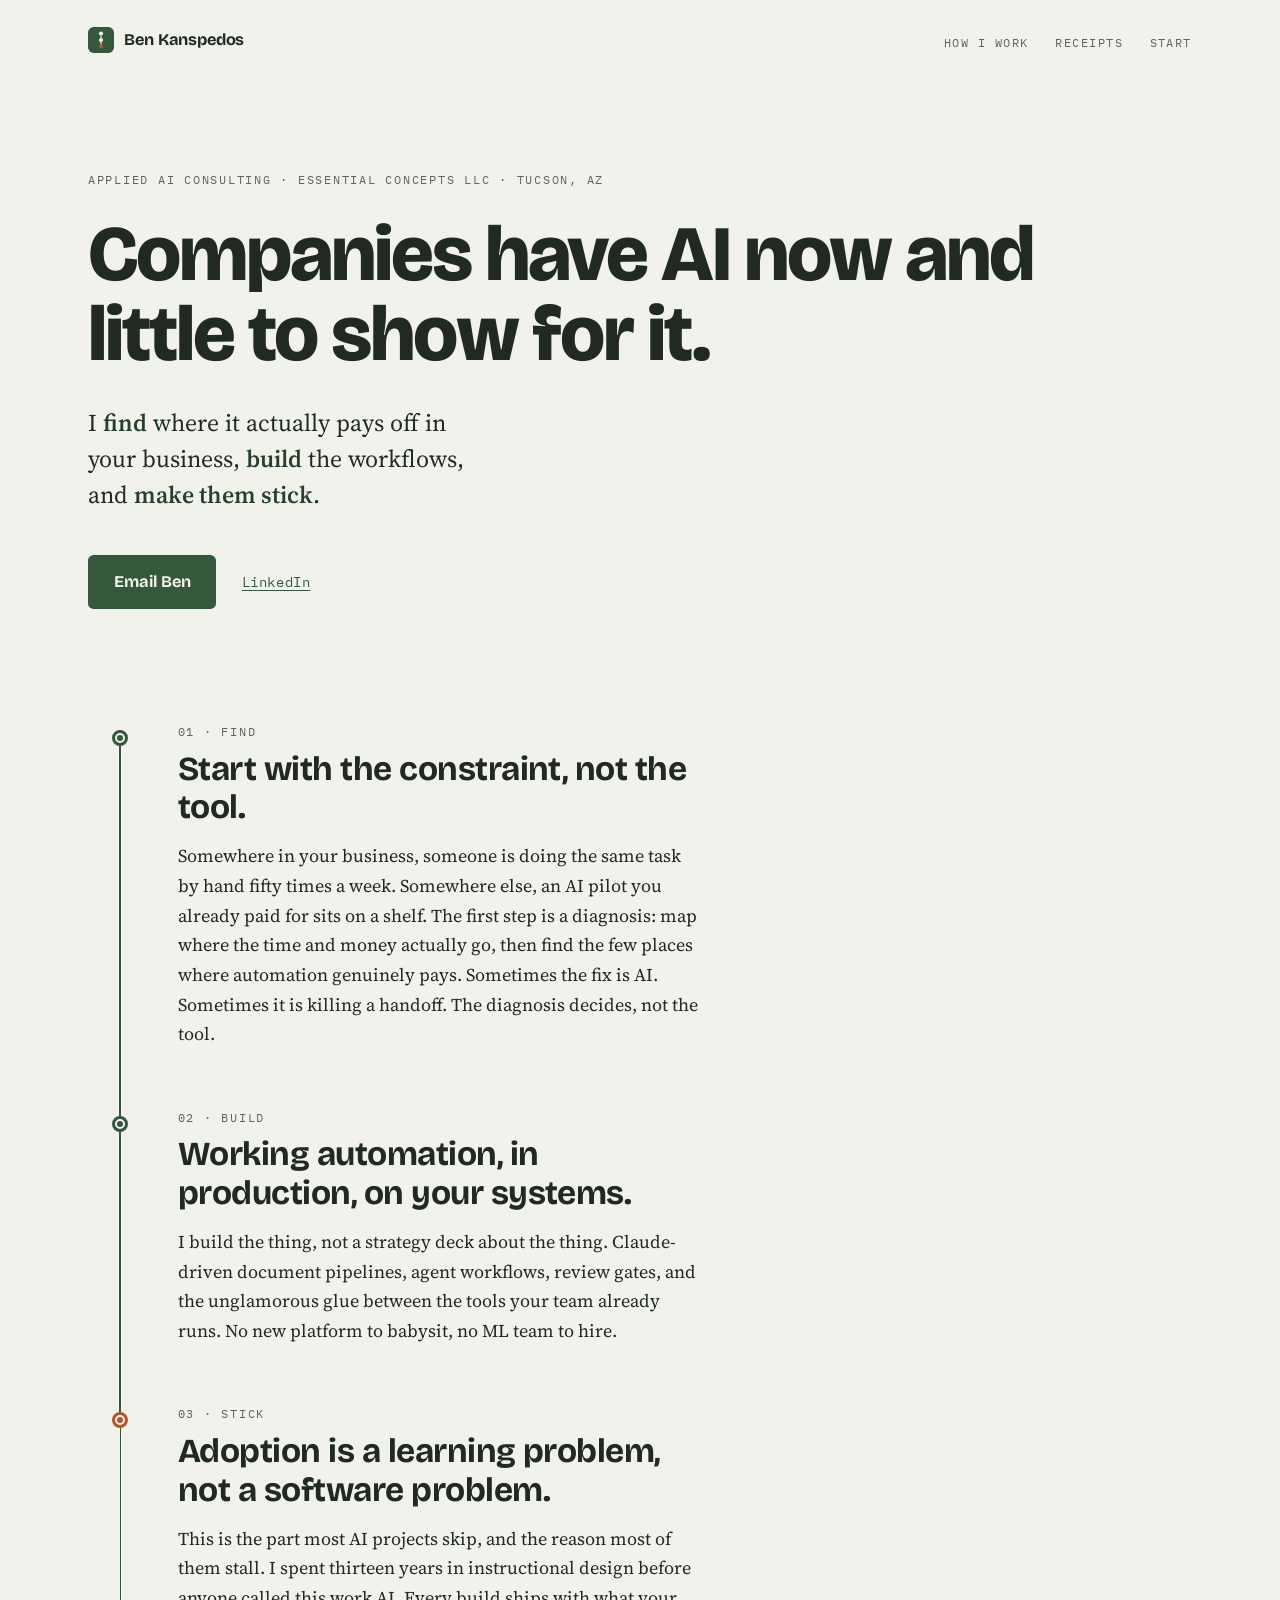
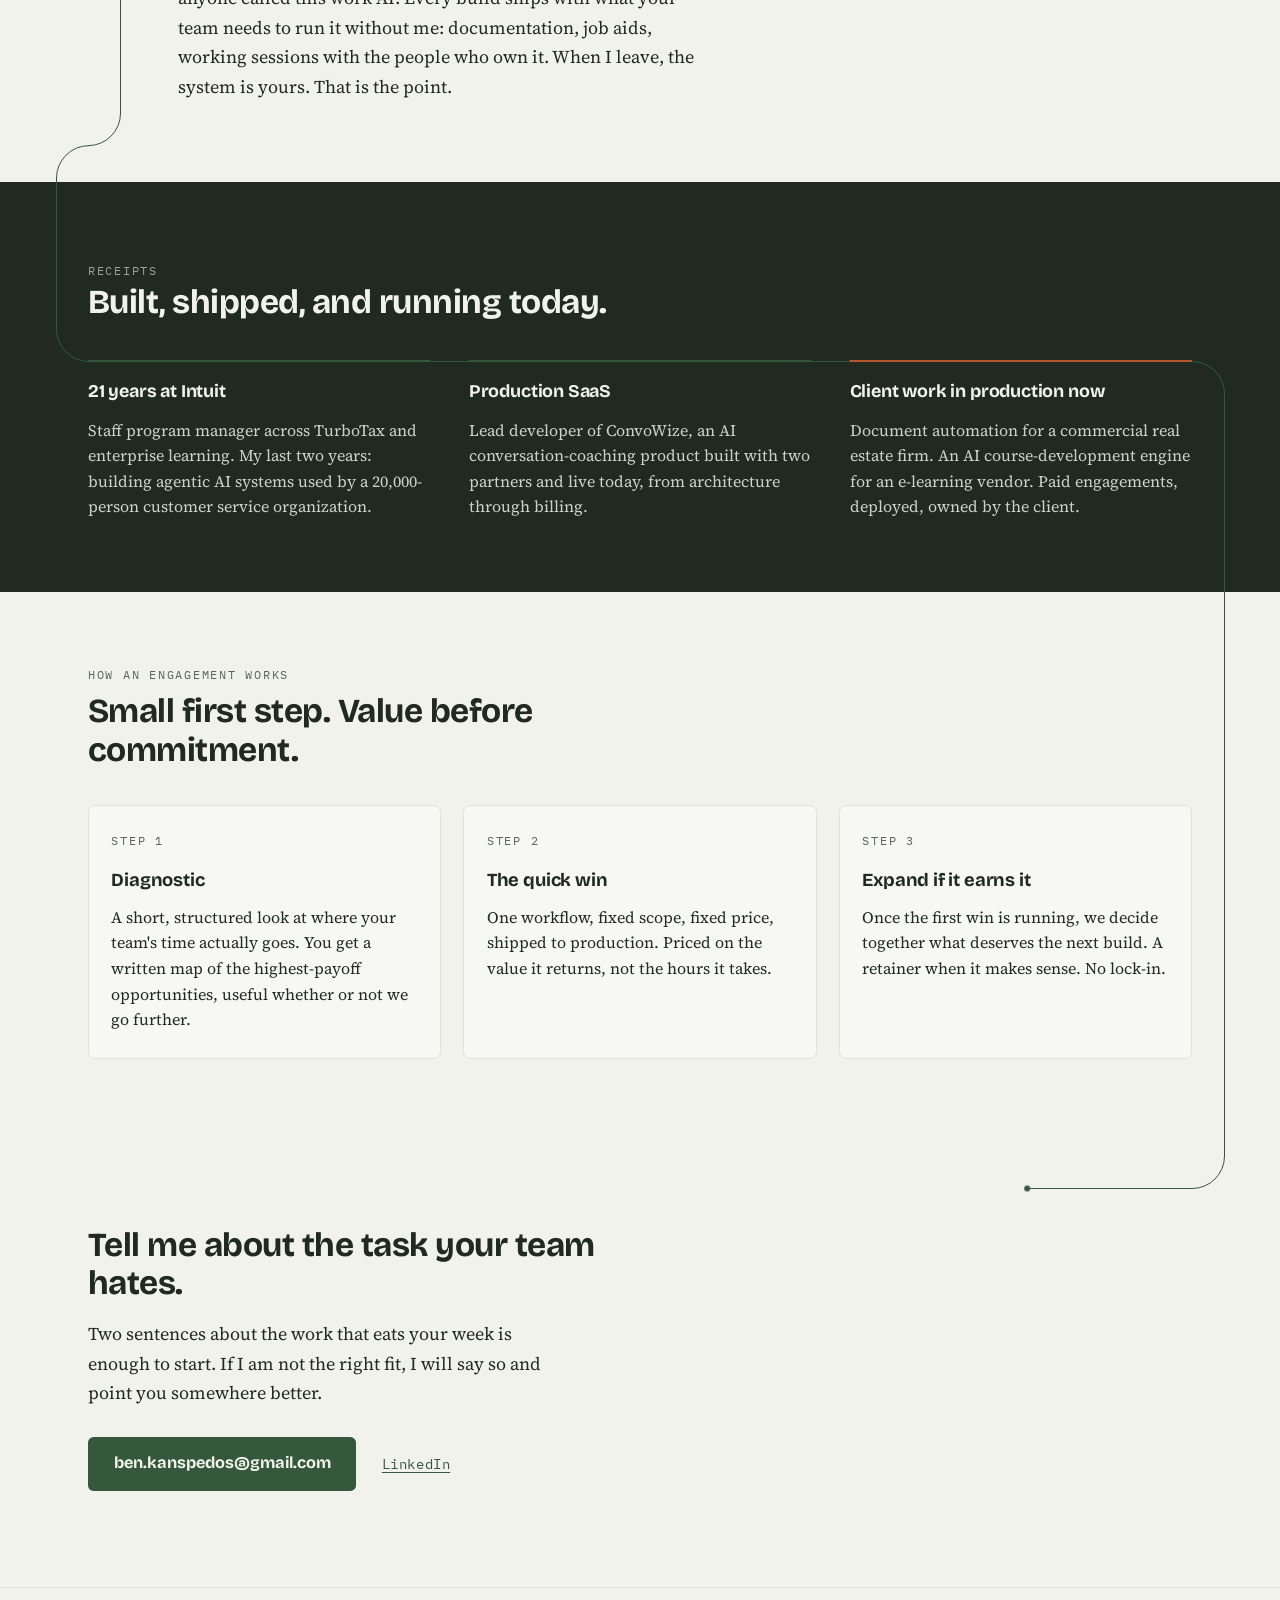
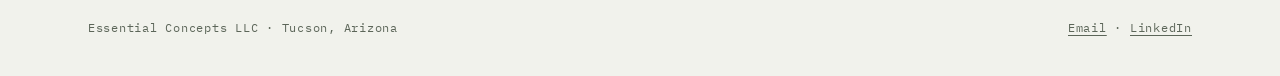
==== index.html @ e63452c7 "feat(site): draw one scroll thread through the page's own rules Variation A of the subtle scroll exp" ====
<!DOCTYPE html>
<html lang="en">
<head>
<meta charset="utf-8">
<meta name="viewport" content="width=device-width, initial-scale=1">
<title>Ben Kanspedos · Applied AI Consulting · Essential Concepts LLC</title>
<meta name="description" content="Companies have AI now and little to show for it. I find where it actually pays off, build the workflows, and make them stick. Applied AI consulting by Ben Kanspedos, Essential Concepts LLC, Tucson AZ.">
<meta property="og:title" content="Ben Kanspedos · Applied AI Consulting">
<meta property="og:description" content="I find where AI actually pays off, build the workflows, and make them stick.">
<meta property="og:type" content="website">
<meta property="og:url" content="https://benkanspedos.com/">
<meta property="og:image" content="https://benkanspedos.com/og-image.png">
<meta property="og:image:width" content="1200">
<meta property="og:image:height" content="630">
<meta property="og:image:alt" content="Ben Kanspedos, applied AI consulting. Headline: Companies have AI now and little to show for it. Beside it a three stage rail: 01 Find, 02 Build, 03 Stick.">
<meta name="twitter:card" content="summary_large_image">
<meta name="twitter:title" content="Ben Kanspedos · Applied AI Consulting">
<meta name="twitter:description" content="I find where AI actually pays off, build the workflows, and make them stick.">
<meta name="twitter:image" content="https://benkanspedos.com/og-image.png">
<link rel="icon" href="data:image/svg+xml,%3Csvg xmlns='http://www.w3.org/2000/svg' viewBox='0 0 32 32'%3E%3Crect width='32' height='32' rx='7' fill='%2335573C'/%3E%3Ccircle cx='16' cy='8' r='2.6' fill='%23F1F2EC'/%3E%3Ccircle cx='16' cy='16' r='2.6' fill='%23F1F2EC'/%3E%3Ccircle cx='16' cy='24' r='2.6' fill='%23B4552B'/%3E%3Cpath d='M16 10.6v2.8m0 5.2v2.8' stroke='%23F1F2EC' stroke-width='1.4'/%3E%3C/svg%3E">
<link rel="preconnect" href="https://fonts.googleapis.com">
<link rel="preconnect" href="https://fonts.gstatic.com" crossorigin>
<link href="https://fonts.googleapis.com/css2?family=Bricolage+Grotesque:opsz,wght@12..96,500;12..96,700;12..96,800&family=Source+Serif+4:opsz,wght@8..60,400;8..60,600&family=IBM+Plex+Mono:wght@400;500&display=swap" rel="stylesheet">
<style>
:root{
  --paper:#F1F2EC;
  --ink:#212A20;
  --green:#35573C;
  --green-deep:#27402C;
  --clay:#B4552B;
  --mist:#DFE2D5;
  --faint:#5C6659;
  --max:72rem;
}
*{box-sizing:border-box;margin:0;padding:0}
html{scroll-behavior:smooth}
@media (prefers-reduced-motion:reduce){html{scroll-behavior:auto}}
body{
  background:var(--paper);
  color:var(--ink);
  font-family:"Source Serif 4",Georgia,serif;
  font-size:1.125rem;
  line-height:1.65;
  -webkit-font-smoothing:antialiased;
}
::selection{background:var(--clay);color:var(--paper)}
a{color:var(--green);text-decoration-thickness:1px;text-underline-offset:3px}
a:hover{color:var(--green-deep)}
a:focus-visible,button:focus-visible{outline:3px solid var(--clay);outline-offset:3px;border-radius:2px}
.wrap{max-width:var(--max);margin:0 auto;padding:0 1.5rem}
.mono{font-family:"IBM Plex Mono",ui-monospace,monospace;font-size:.78rem;letter-spacing:.14em;text-transform:uppercase;color:var(--faint)}

/* header */
header{padding:1.6rem 0}
header .wrap{display:flex;align-items:center;justify-content:space-between;gap:1rem}
.mark{display:flex;align-items:center;gap:.65rem;text-decoration:none;color:var(--ink)}
.mark svg{display:block}
.mark span{font-family:"Bricolage Grotesque",sans-serif;font-weight:700;font-size:1.02rem;letter-spacing:-.01em}
header nav a{margin-left:1.4rem;font-family:"IBM Plex Mono",monospace;font-size:.78rem;letter-spacing:.12em;text-transform:uppercase;text-decoration:none;color:var(--faint)}
header nav a:hover{color:var(--green)}
@media(max-width:40rem){header nav{display:none}}

/* hero */
.hero{padding:5.5rem 0 6rem}
.hero .mono{margin-bottom:1.6rem;display:block}
h1{
  font-family:"Bricolage Grotesque",sans-serif;
  font-weight:800;
  font-size:clamp(2.5rem,6.4vw,4.9rem);
  line-height:1.02;
  letter-spacing:-.025em;
  max-width:20ch;
}
.hero .sub{
  margin-top:1.9rem;
  font-size:clamp(1.2rem,2.2vw,1.5rem);
  line-height:1.5;
  max-width:34ch;
}
.hero .sub b{font-weight:600;color:var(--green-deep)}
.cta-row{margin-top:2.6rem;display:flex;align-items:center;gap:1.6rem;flex-wrap:wrap}
.btn{
  display:inline-block;
  font-family:"Bricolage Grotesque",sans-serif;
  font-weight:700;
  font-size:1.02rem;
  color:var(--paper);
  background:var(--green);
  padding:.85rem 1.6rem;
  border-radius:.35rem;
  text-decoration:none;
  transition:background .15s ease;
}
.btn:hover{background:var(--green-deep);color:var(--paper)}
.cta-row .quiet{font-family:"IBM Plex Mono",monospace;font-size:.85rem;letter-spacing:.04em}

/* process rail */
.process{padding:1rem 0 4.5rem}
.stage{
  display:grid;
  grid-template-columns:4rem 1fr;
  gap:0 1.6rem;
  max-width:56rem;
}
.rail{position:relative;display:flex;justify-content:center}
.rail::before{
  content:"";
  position:absolute;
  top:0;bottom:0;left:50%;
  width:2px;
  transform:translateX(-50%);
  background:var(--mist);
}
.stage:first-child .rail::before{top:.6rem}
.stage:last-child .rail::before{bottom:auto;height:.6rem}
.node{
  position:relative;z-index:1;
  width:1rem;height:1rem;
  margin-top:.55rem;
  border-radius:50%;
  background:var(--paper);
  border:3px solid var(--green);
}
.stage.stick .node{border-color:var(--clay)}
.stage-body{padding:0 0 3.6rem}
.stage:last-child .stage-body{padding-bottom:.5rem}
.stage .mono{display:block;margin-bottom:.5rem}
h2{
  font-family:"Bricolage Grotesque",sans-serif;
  font-weight:700;
  font-size:clamp(1.55rem,3vw,2.1rem);
  letter-spacing:-.015em;
  line-height:1.15;
  max-width:24ch;
}
.stage p{margin-top:.9rem;max-width:58ch}
@media(max-width:40rem){
  .stage{grid-template-columns:2.2rem 1fr;gap:0 1rem}
}

/* reveal */
.reveal{opacity:0;transform:translateY(14px);transition:opacity .5s ease,transform .5s ease}
.reveal.in{opacity:1;transform:none}
@media (prefers-reduced-motion:reduce){.reveal{opacity:1;transform:none;transition:none}}

/* receipts */
.receipts{background:var(--ink);color:var(--paper);padding:4.5rem 0}
.receipts h2{color:var(--paper)}
.receipts .mono{color:#9AA694}
.receipt-grid{margin-top:2.4rem;display:grid;grid-template-columns:repeat(3,1fr);gap:2.4rem}
.receipt h3{
  font-family:"Bricolage Grotesque",sans-serif;
  font-weight:700;font-size:1.12rem;letter-spacing:-.01em;
  padding-top:.9rem;border-top:2px solid var(--green);
}
.receipts .receipt:last-child h3{border-top-color:var(--clay)}
.receipt p{margin-top:.7rem;font-size:1rem;line-height:1.6;color:#CDD3C6}
@media(max-width:48rem){.receipt-grid{grid-template-columns:1fr}}

/* engagement */
.engage{padding:4.5rem 0}
.engage .mono{display:block;margin-bottom:.5rem}
.steps{margin-top:2.2rem;display:grid;grid-template-columns:repeat(3,1fr);gap:1.4rem}
.step{
  border:1px solid var(--mist);
  background:#FFFFFF66;
  border-radius:.45rem;
  padding:1.5rem 1.4rem 1.6rem;
}
.step .mono{margin-bottom:.9rem}
.step h3{font-family:"Bricolage Grotesque",sans-serif;font-weight:700;font-size:1.15rem;letter-spacing:-.01em}
.step p{margin-top:.6rem;font-size:1rem;line-height:1.6}
@media(max-width:48rem){.steps{grid-template-columns:1fr}}

/* contact */
.contact{padding:3.5rem 0 6rem}
.contact .card{
  border-top:3px solid var(--green);
  max-width:56rem;
  padding-top:2.2rem;
}
.contact p{margin-top:1rem;max-width:52ch}
.contact .cta-row{margin-top:1.8rem}

/* footer */
footer{border-top:1px solid var(--mist);padding:1.8rem 0 2.4rem}
footer .wrap{display:flex;justify-content:space-between;gap:1rem;flex-wrap:wrap}
footer p{font-family:"IBM Plex Mono",monospace;font-size:.78rem;letter-spacing:.06em;color:var(--faint)}
footer a{color:var(--faint)}
footer a:hover{color:var(--green)}

/* thread: one hairline drawn down the page on scroll, stringing the page's own rules
   together. The script at the end of the page builds it, and only when motion is allowed,
   so without it every rule above stays static. */
.thread,.thread-tip{position:absolute;top:0;left:0;pointer-events:none;will-change:transform}
.thread{--hair:1}
.thread path{fill:none;stroke:var(--green);stroke-width:var(--hair);stroke-linecap:round}
/* where the thread runs along one of the page's rules, the rule is inked at its own weight
   (read from the rule itself by the script) and in its own colour */
.thread .rule{stroke-linecap:butt}
.thread .clay{stroke:var(--clay)}
/* the one flourish: on the dark band each receipt rule arrives lit, then settles to its own colour */
.thread .fresh{animation:thread-settle 1.8s ease-in-out}
@keyframes thread-settle{0%,20%{stroke:var(--paper)}}
/* the point the thread is being drawn from: the same dot that fills each rail node */
.thread-tip{width:6px;height:6px;margin:-3px 0 0 -3px;border-radius:50%;background:var(--green);opacity:0;transition:opacity .4s ease}
.thread-tip.on{opacity:1}
.thread-tip.ink{background:var(--paper)}
.node::after{
  content:"";
  position:absolute;inset:2px;
  border-radius:50%;
  background:var(--green);
  transform:scale(0);
  transition:transform .3s ease;
}
.stage.stick .node::after{background:var(--clay)}
.node.lit::after{transform:scale(1)}
@media screen{
  /* the thread inks these rules itself */
  .threaded .receipts .receipt h3,.threaded-card .contact .card{border-top-color:transparent}
}
@media print{.thread,.thread-tip{display:none}}
</style>
</head>
<body>

<header>
  <div class="wrap">
    <a class="mark" href="#top" aria-label="Ben Kanspedos home">
      <svg width="26" height="26" viewBox="0 0 32 32" aria-hidden="true"><rect width="32" height="32" rx="7" fill="#35573C"/><circle cx="16" cy="8" r="2.6" fill="#F1F2EC"/><circle cx="16" cy="16" r="2.6" fill="#F1F2EC"/><circle cx="16" cy="24" r="2.6" fill="#B4552B"/><path d="M16 10.6v2.8m0 5.2v2.8" stroke="#F1F2EC" stroke-width="1.4"/></svg>
      <span>Ben Kanspedos</span>
    </a>
    <nav aria-label="Sections">
      <a href="#how">How I work</a>
      <a href="#receipts">Receipts</a>
      <a href="#start">Start</a>
    </nav>
  </div>
</header>

<main id="top">
  <section class="hero">
    <div class="wrap">
      <span class="mono">Applied AI consulting · Essential Concepts LLC · Tucson, AZ</span>
      <h1>Companies have AI now and little to show for it.</h1>
      <p class="sub">I <b>find</b> where it actually pays off in your business, <b>build</b> the workflows, and <b>make them stick</b>.</p>
      <div class="cta-row">
        <a class="btn" href="mailto:ben.kanspedos@gmail.com?subject=The%20task%20my%20team%20hates">Email Ben</a>
        <a class="quiet" href="https://www.linkedin.com/in/ben-kanspedos-082b446" rel="me">LinkedIn</a>
      </div>
    </div>
  </section>

  <section class="process" id="how" aria-label="How I work">
    <div class="wrap">

      <div class="stage reveal">
        <div class="rail"><div class="node" aria-hidden="true"></div></div>
        <div class="stage-body">
          <span class="mono">01 · Find</span>
          <h2>Start with the constraint, not the tool.</h2>
          <p>Somewhere in your business, someone is doing the same task by hand fifty times a week. Somewhere else, an AI pilot you already paid for sits on a shelf. The first step is a diagnosis: map where the time and money actually go, then find the few places where automation genuinely pays. Sometimes the fix is AI. Sometimes it is killing a handoff. The diagnosis decides, not the tool.</p>
        </div>
      </div>

      <div class="stage reveal">
        <div class="rail"><div class="node" aria-hidden="true"></div></div>
        <div class="stage-body">
          <span class="mono">02 · Build</span>
          <h2>Working automation, in production, on your systems.</h2>
          <p>I build the thing, not a strategy deck about the thing. Claude-driven document pipelines, agent workflows, review gates, and the unglamorous glue between the tools your team already runs. No new platform to babysit, no ML team to hire.</p>
        </div>
      </div>

      <div class="stage stick reveal">
        <div class="rail"><div class="node" aria-hidden="true"></div></div>
        <div class="stage-body">
          <span class="mono">03 · Stick</span>
          <h2>Adoption is a learning problem, not a software problem.</h2>
          <p>This is the part most AI projects skip, and the reason most of them stall. I spent thirteen years in instructional design before anyone called this work AI. Every build ships with what your team needs to run it without me: documentation, job aids, working sessions with the people who own it. When I leave, the system is yours. That is the point.</p>
        </div>
      </div>

    </div>
  </section>

  <section class="receipts" id="receipts">
    <div class="wrap">
      <span class="mono">Receipts</span>
      <h2>Built, shipped, and running today.</h2>
      <div class="receipt-grid">
        <div class="receipt reveal">
          <h3>21 years at Intuit</h3>
          <p>Staff program manager across TurboTax and enterprise learning. My last two years: building agentic AI systems used by a 20,000-person customer service organization.</p>
        </div>
        <div class="receipt reveal">
          <h3>Production SaaS</h3>
          <p>Lead developer of ConvoWize, an AI conversation-coaching product built with two partners and live today, from architecture through billing.</p>
        </div>
        <div class="receipt reveal">
          <h3>Client work in production now</h3>
          <p>Document automation for a commercial real estate firm. An AI course-development engine for an e-learning vendor. Paid engagements, deployed, owned by the client.</p>
        </div>
      </div>
    </div>
  </section>

  <section class="engage" id="start">
    <div class="wrap">
      <span class="mono">How an engagement works</span>
      <h2>Small first step. Value before commitment.</h2>
      <div class="steps">
        <div class="step reveal">
          <span class="mono">Step 1</span>
          <h3>Diagnostic</h3>
          <p>A short, structured look at where your team's time actually goes. You get a written map of the highest-payoff opportunities, useful whether or not we go further.</p>
        </div>
        <div class="step reveal">
          <span class="mono">Step 2</span>
          <h3>The quick win</h3>
          <p>One workflow, fixed scope, fixed price, shipped to production. Priced on the value it returns, not the hours it takes.</p>
        </div>
        <div class="step reveal">
          <span class="mono">Step 3</span>
          <h3>Expand if it earns it</h3>
          <p>Once the first win is running, we decide together what deserves the next build. A retainer when it makes sense. No lock-in.</p>
        </div>
      </div>
    </div>
  </section>

  <section class="contact">
    <div class="wrap">
      <div class="card">
        <h2>Tell me about the task your team hates.</h2>
        <p>Two sentences about the work that eats your week is enough to start. If I am not the right fit, I will say so and point you somewhere better.</p>
        <div class="cta-row">
          <a class="btn" href="mailto:ben.kanspedos@gmail.com?subject=The%20task%20my%20team%20hates">ben.kanspedos@gmail.com</a>
          <a class="quiet" href="https://www.linkedin.com/in/ben-kanspedos-082b446" rel="me">LinkedIn</a>
        </div>
      </div>
    </div>
  </section>
</main>

<footer>
  <div class="wrap">
    <p>Essential Concepts LLC · Tucson, Arizona</p>
    <p><a href="mailto:ben.kanspedos@gmail.com">Email</a> · <a href="https://www.linkedin.com/in/ben-kanspedos-082b446" rel="me">LinkedIn</a></p>
  </div>
</footer>

<script>
(function(){
  var reduce=window.matchMedia("(prefers-reduced-motion: reduce)").matches;
  var els=document.querySelectorAll(".reveal");
  if(reduce||!("IntersectionObserver" in window)){
    els.forEach(function(el){el.classList.add("in")});
    return;
  }
  var io=new IntersectionObserver(function(entries){
    entries.forEach(function(e){
      if(e.isIntersecting){e.target.classList.add("in");io.unobserve(e.target)}
    });
  },{threshold:.18});
  els.forEach(function(el){io.observe(el)});
})();
</script>

<script>
/* Thread: one continuous hairline, drawn as the page is scrolled and never undrawn. It
   runs down the FIND / BUILD / STICK rail, through the receipt rules and the contact rule,
   and ends at the email button, inking each of those rules as it passes. Reduced motion
   never builds it: that visitor gets the static page. */
(function(){
  if(window.matchMedia("(prefers-reduced-motion: reduce), (forced-colors: active)").matches||!("ResizeObserver" in window))return;
  var root=document.documentElement,body=document.body,
      nodes=document.querySelectorAll(".process .node"),
      rules=document.querySelectorAll(".receipt h3"),
      band=document.querySelector(".receipts"),
      card=document.querySelector(".contact .card"),
      btn=document.querySelector(".contact .btn");
  if(nodes.length<2||!rules.length||!band||!card||!btn)return;

  var PEN=.72,   // how far down the viewport the line has been drawn
      TAU=.1,    // seconds the line trails the scroll by
      ACC=4000,  // px/s2: eases the line into a long run
      VMAX=1200, // px/s: keeps a full-width run deliberate
      VMIN=90;   // px/s: no endless tail when it settles

  var NS="http://www.w3.org/2000/svg";
  function make(tag,cls){var e=document.createElementNS(NS,tag);if(cls)e.setAttribute("class",cls);return e}
  var svg=make("svg","thread"),tip=document.createElement("i");
  svg.setAttribute("aria-hidden","true");
  tip.setAttribute("aria-hidden","true");
  body.appendChild(svg);body.appendChild(tip);

  var HAIR=parseFloat(getComputedStyle(svg).getPropertyValue("--hair"))||1,
      pieces=[],strokes=[],marks=[],total=0,endY=0,pageH=0,bandTop=0,bandBottom=0,
      drawn=0,goal=0,vel=0,raf=0,last=0,queued=0,lit=0,tipClass="";

  // An element's box in page space, as laid out: the reveal offset is taken back out.
  function box(e){
    var r=e.getBoundingClientRect(),p=e.closest(".reveal"),dy=0;
    if(p){var t=getComputedStyle(p).transform;if(t&&t!=="none")dy=new DOMMatrixReadOnly(t).m42}
    return{l:r.left+window.scrollX,r:r.right+window.scrollX,t:r.top+window.scrollY-dy,b:r.bottom+window.scrollY-dy,w:r.width,h:r.height};
  }

  // How much of the line lies above a height on the page. The route never climbs, and a
  // level run counts whole as soon as its height is reached.
  function lenAt(y){
    var l=0;
    for(var i=0;i<pieces.length;i++){
      var s=pieces[i];
      if(y>=s.y1){l=s.b;continue}
      if(y>s.y0)l=s.a+(s.b-s.a)*(y-s.y0)/(s.y1-s.y0);
      break;
    }
    return l;
  }

  // Where the line has got to, worked out from the route itself so the frame loop never
  // has to ask the browser to measure anything.
  function pointAt(l){
    for(var i=0;i<pieces.length;i++){
      var s=pieces[i];
      if(l>s.b&&i<pieces.length-1)continue;
      var f=Math.max(0,Math.min(1,(l-s.a)/(s.b-s.a)));
      if(!s.arc)return[s.x0+(s.x1-s.x0)*f,s.y0+(s.y1-s.y0)*f];
      var c=Math.cos(f*Math.PI/2)*s.arc,n=Math.sin(f*Math.PI/2)*s.arc;
      return[s.x0+s.vx*(s.arc-c)+s.ux*n,s.y0+s.vy*(s.arc-c)+s.uy*n];
    }
    return[0,0];
  }

  // Length of line before a point on one of its level runs.
  function along(x,y){
    for(var i=0;i<pieces.length;i++){
      var s=pieces[i];
      if(!s.arc&&s.y0===s.y1&&Math.abs(s.y0-y)<.01)
        return s.a+Math.abs(Math.max(Math.min(s.x0,s.x1),Math.min(Math.max(s.x0,s.x1),x))-s.x0);
    }
    return 0;
  }

  // One stroke of the drawing: where along the thread it starts and how long it is. The
  // thread is a stroke per piece of its route, so a frame repaints only the piece being
  // drawn, plus a stroke for each of the page's own rules it inks on the way.
  function stroke(cls,d,a,len,lights){
    var e=make("path",cls);
    e.setAttribute("d",d);
    svg.appendChild(e);
    strokes.push({e:e,a:a,len:len,v:-1,lights:lights});
    return e;
  }
  function rule(cls,w,x1,y1,x2,y2,a,lights){
    stroke("rule "+cls,"M"+x1+" "+y1+"L"+x2+" "+y2,a,Math.abs(x2-x1)+Math.abs(y2-y1),lights).style.strokeWidth=w;
  }

  function layout(){
    var dpr=window.devicePixelRatio||1,W=root.clientWidth,
        was=total?drawn/total:0,wasGoal=total?goal/total:0;
    // a line's weight as the browser paints a border: whole device pixels, never less than one
    function weight(v){return Math.max(1,Math.floor(parseFloat(v)*dpr+.01))/dpr}
    // nearest place on the device pixel grid for an edge, and for the middle of the hairline
    function snap(v){return Math.round(v*dpr)/dpr}
    function mid(v){return Math.round(hair*dpr)%2?snap(v-.5/dpr)+.5/dpr:snap(v)}
    var hair=weight(HAIR),
        n=[].map.call(nodes,box),c=box(card),b=box(btn),band_=box(band),
        gut=Math.min(32,c.l/2), // every corner lives in the page margin
        xl=mid(c.l-gut),xr=mid(W-c.l+gut),
        xrail=snap(n[0].l)+n[0].w/2,xn=mid(xrail),y0=n[0].t+n[0].h/2,
        yj=(box(nodes[nodes.length-1].closest(".stage")).b+band_.t)/2,
        pts=[[xn,y0],[xn,yj],[xl,yj]],rows=[],side=0;

    // the receipt rules, row by row, swept in alternate directions
    [].forEach.call(rules,function(h,i){
      var r=box(h),w=weight(getComputedStyle(h).borderTopWidth),y=snap(r.t)+w/2,k=rows[rows.length-1];
      if(!k||Math.abs(k.at-y)>1)rows.push(k={at:y,y:mid(y),rules:[]});
      k.rules.push({l:r.l,r:r.r,w:w,cls:i===rules.length-1?"clay":""});
    });
    rows.forEach(function(k){pts.push([side?xr:xl,k.y]);side^=1;pts.push([side?xr:xl,k.y])});

    // the contact rule, then down to the email button
    var barW=weight(getComputedStyle(card).borderTopWidth),bar=snap(c.t)+barW/2,yc=mid(bar),yb=b.t+b.h/2;
    pts.push([side?xr:xl,yc]);
    if(side)pts.push([xl,yc]);
    pts.push([xl,yb],[b.l,yb]);

    // the route in pieces, straight runs and quarter-turn corners, each with its place
    // along the thread so the scroll can be mapped onto it
    var len=0,at=pts[0];
    pieces=[];
    function run(x,y,rad,ux,uy,vx,vy,cw){
      var l=rad?Math.PI*rad/2:Math.abs(x-at[0])+Math.abs(y-at[1]);
      if(l>.01){
        pieces.push({a:len,b:len+l,x0:at[0],y0:at[1],x1:x,y1:y,arc:rad||0,ux:ux,uy:uy,vx:vx,vy:vy,
          d:"M"+at[0]+" "+at[1]+(rad?"A"+rad+" "+rad+" 0 0 "+cw+" ":"L")+x+" "+y});
        len+=l;
      }
      at=[x,y];
    }
    for(var i=1;i<pts.length;i++){
      var o=pts[i-1],p=pts[i],q=pts[i+1],
          din=Math.abs(p[0]-o[0])+Math.abs(p[1]-o[1]),
          dout=q?Math.abs(q[0]-p[0])+Math.abs(q[1]-p[1]):0;
      if(!din)continue;
      var ux=(p[0]-o[0])/din,uy=(p[1]-o[1])/din,vx=dout?(q[0]-p[0])/dout:ux,vy=dout?(q[1]-p[1])/dout:uy,
          turn=ux*vy-uy*vx,
          rad=Math.min(gut,i>1?din/2:din,i<pts.length-2?dout/2:dout);
      if(!turn||rad<.5){run(p[0],p[1]);continue}
      run(p[0]-ux*rad,p[1]-uy*rad);
      run(p[0]+vx*rad,p[1]+vy*rad,rad,ux,uy,vx,vy,turn>0?1:0);
    }
    total=len;endY=yb;bandTop=band_.t;bandBottom=band_.b;pageH=body.offsetHeight;
    svg.setAttribute("width",W);svg.setAttribute("height",pageH);
    svg.style.setProperty("--hair",hair);

    // the strokes: the hairline itself, then the rules it inks on its way (the rail, each
    // receipt rule, the contact rule)
    while(svg.firstChild)svg.removeChild(svg.firstChild);
    strokes=[];
    pieces.forEach(function(s){stroke("",s.d,s.a,s.b-s.a)});
    rule("",weight(getComputedStyle(nodes[0].parentNode,"::before").width),xrail,y0,xrail,n[n.length-1].t+n[0].h/2,0);
    rows.forEach(function(k,j){k.rules.forEach(function(u){
      var from=j%2?u.r:u.l;
      rule(u.cls,u.w,from,k.at,j%2?u.l:u.r,k.at,along(from,k.y),true);
    })});
    if(side)rule("",barW,c.r,bar,c.l,bar,along(c.r,yc));
    marks=n.map(function(m,i){return{e:nodes[i],at:Math.max(0,m.t-n[0].t-m.h/2)}});
    root.classList.add("threaded");
    root.classList.toggle("threaded-card",!!side);

    drawn=was*total;goal=Math.max(wasGoal*total,lenAt(pen()));
    draw();
    wake();
  }

  // The height on the page the line should have reached: a fixed way down the viewport,
  // pulled forward over the last screen so the line always arrives at the button.
  function pen(){
    var vh=window.innerHeight,sy=window.scrollY,max=Math.max(1,pageH-vh),
        y=sy+vh*PEN,shy=endY+4-(max+vh*PEN);
    if(shy>0)y+=shy*Math.max(0,Math.min(1,(sy-max+vh)/vh));
    return y;
  }

  // Writes only, and only to what changed: a dash length on the stroke being drawn (and on
  // a rule being inked alongside it), and a transform for the tip.
  function draw(){
    strokes.forEach(function(o){
      var v=Math.max(0,Math.min(o.len,drawn-o.a));
      if(v===o.v)return;
      if(o.lights&&!o.v&&v)o.e.setAttribute("class",o.e.getAttribute("class")+" fresh");
      if(!o.v!==!v)o.e.style.visibility=v?"visible":"hidden";
      o.v=v;
      o.e.style.strokeDasharray=v<o.len?v+" "+(o.len+9):"none";
    });
    while(lit<marks.length&&drawn>marks[lit].at)marks[lit++].e.classList.add("lit");
    var p=pointAt(drawn),
        cls="thread-tip"+(drawn&&drawn<total?" on":"")+(p[1]>bandTop&&p[1]<bandBottom?" ink":"");
    tip.style.transform="translate("+p[0]+"px,"+p[1]+"px)";
    if(cls!==tipClass)tip.className=tipClass=cls;
  }

  function step(now){
    var dt=last?Math.min(.05,(now-last)/1000):1/60;last=now;
    // line already above the viewport is not worth animating
    drawn=Math.max(drawn,Math.min(goal,lenAt(window.scrollY-24)));
    vel=Math.min(Math.max((goal-drawn)/TAU,VMIN),vel+ACC*dt,VMAX);
    drawn+=vel*dt;
    if(goal-drawn<.5){drawn=goal;vel=0}
    draw();
    raf=drawn<goal?requestAnimationFrame(step):0;
  }

  function wake(){if(drawn<goal&&!raf){last=0;raf=requestAnimationFrame(step)}}

  // The line only ever grows: scrolling back up leaves it as it is.
  function follow(){
    var to=lenAt(pen());
    if(to>goal){goal=to;wake()}
  }

  function relay(){if(!queued)queued=requestAnimationFrame(function(){queued=0;layout()})}

  new ResizeObserver(relay).observe(body);
  if(document.fonts&&document.fonts.ready)document.fonts.ready.then(relay);
  window.addEventListener("load",relay);
  window.addEventListener("scroll",follow,{passive:true});
  window.addEventListener("resize",follow);
  layout();
})();
</script>

</body>
</html>
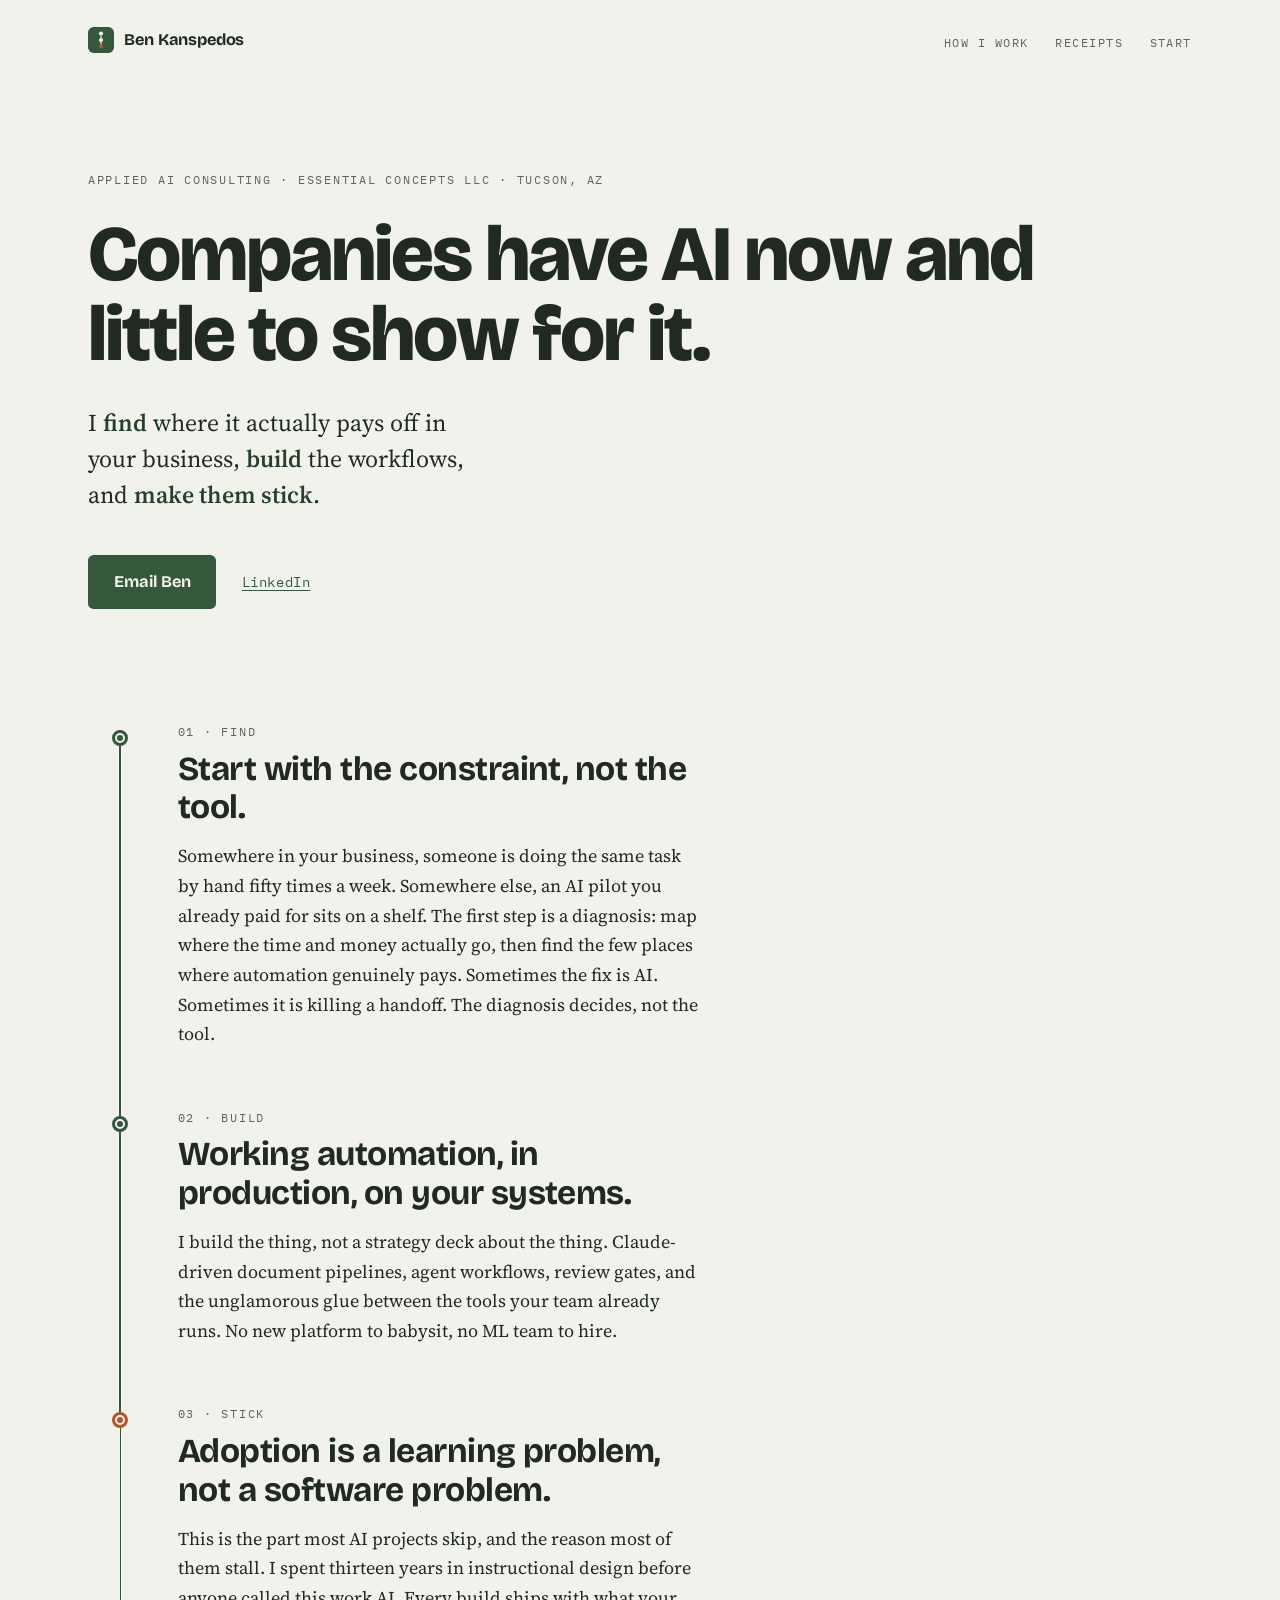
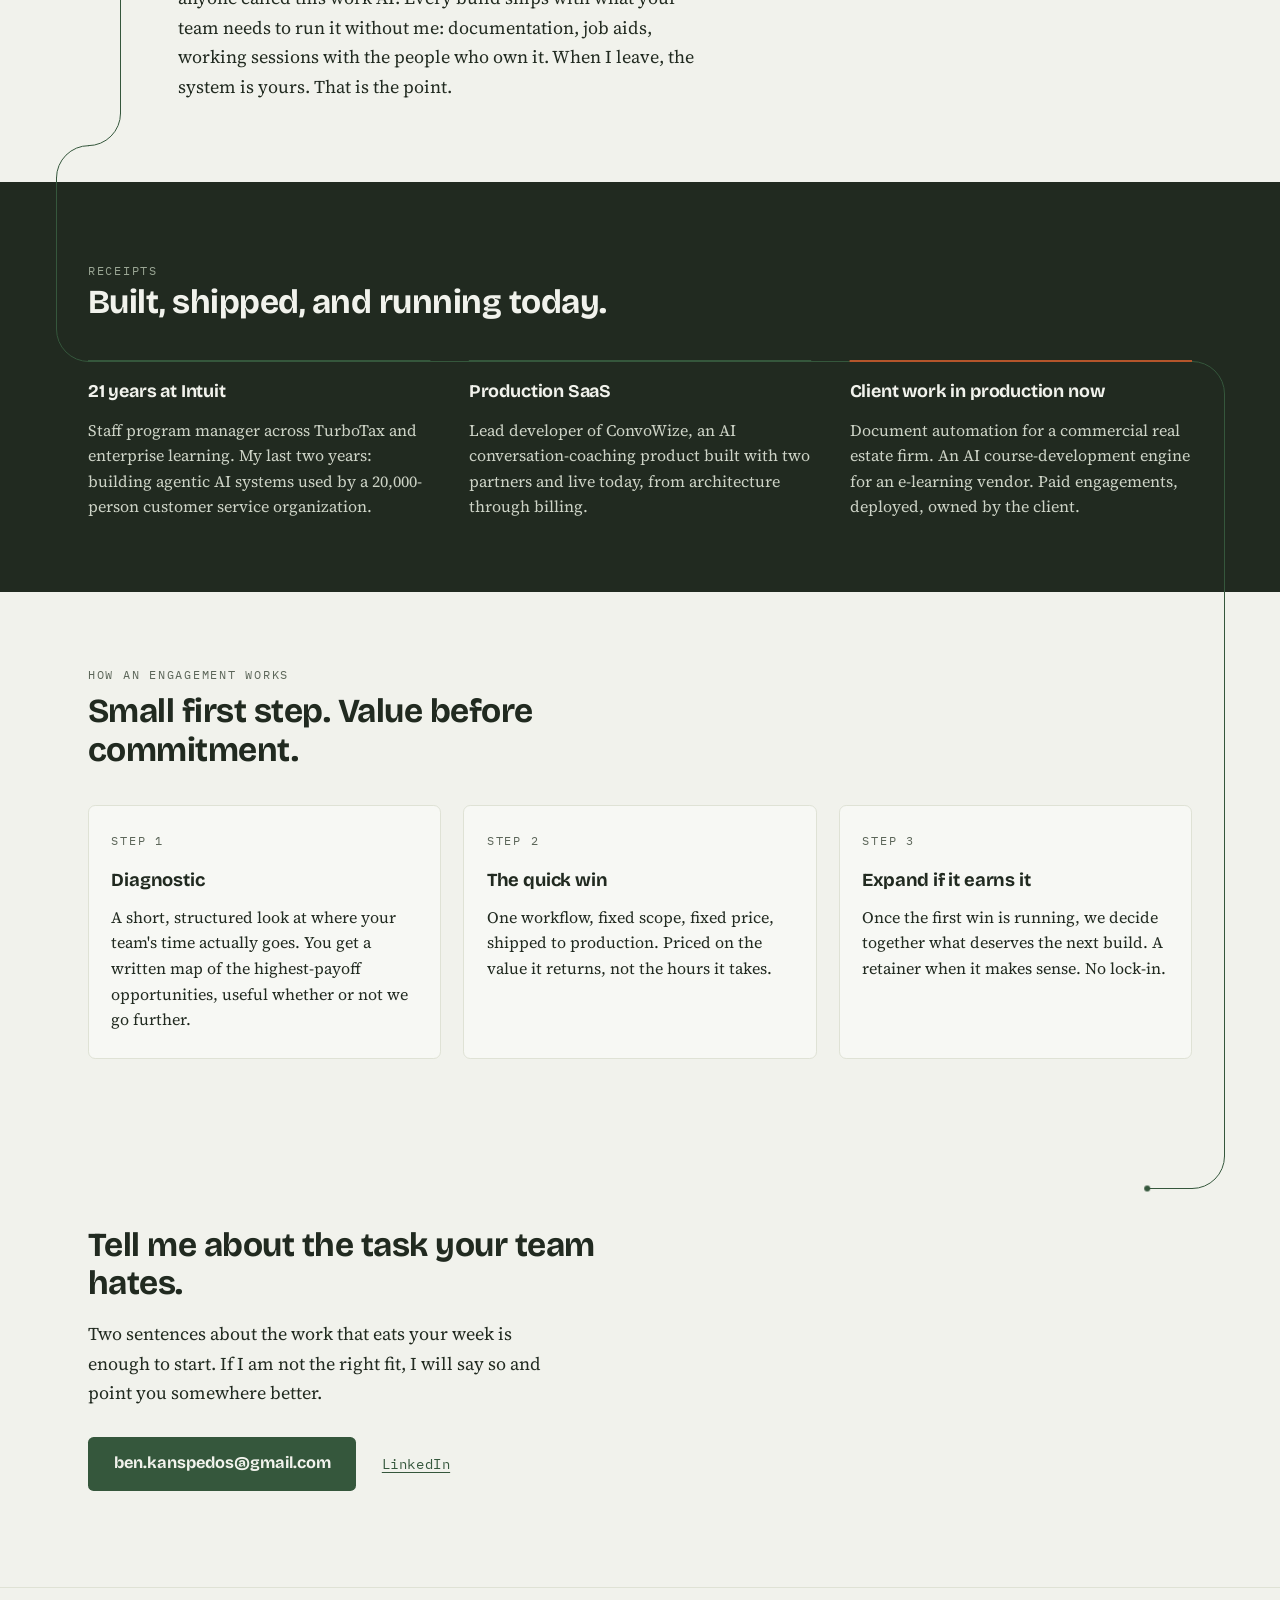
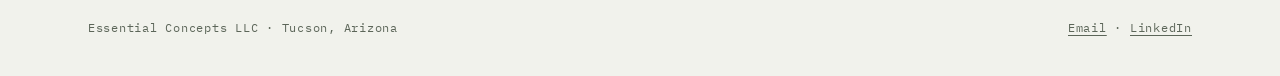
==== commit d48bf9d5: "refactor(site): simplify pass on the thread script Behaviour-preserving, from the code-simplifier pa" ====
--- a/index.html
+++ b/index.html
@@ -399,6 +399,7 @@
   var HAIR=parseFloat(getComputedStyle(svg).getPropertyValue("--hair"))||1,
       pieces=[],strokes=[],marks=[],total=0,endY=0,pageH=0,bandTop=0,bandBottom=0,
       drawn=0,goal=0,vel=0,raf=0,last=0,queued=0,lit=0,tipClass="";
+  function clamp(v,lo,hi){return Math.max(lo,Math.min(hi,v))}
 
   // An element's box in page space, as laid out: the reveal offset is taken back out.
   function box(e){
@@ -426,7 +427,7 @@
     for(var i=0;i<pieces.length;i++){
       var s=pieces[i];
       if(l>s.b&&i<pieces.length-1)continue;
-      var f=Math.max(0,Math.min(1,(l-s.a)/(s.b-s.a)));
+      var f=clamp((l-s.a)/(s.b-s.a),0,1);
       if(!s.arc)return[s.x0+(s.x1-s.x0)*f,s.y0+(s.y1-s.y0)*f];
       var c=Math.cos(f*Math.PI/2)*s.arc,n=Math.sin(f*Math.PI/2)*s.arc;
       return[s.x0+s.vx*(s.arc-c)+s.ux*n,s.y0+s.vy*(s.arc-c)+s.uy*n];
@@ -439,7 +440,7 @@
     for(var i=0;i<pieces.length;i++){
       var s=pieces[i];
       if(!s.arc&&s.y0===s.y1&&Math.abs(s.y0-y)<.01)
-        return s.a+Math.abs(Math.max(Math.min(s.x0,s.x1),Math.min(Math.max(s.x0,s.x1),x))-s.x0);
+        return s.a+Math.abs(clamp(x,Math.min(s.x0,s.x1),Math.max(s.x0,s.x1))-s.x0);
     }
     return 0;
   }
@@ -475,7 +476,7 @@
         pts=[[xn,y0],[xn,yj],[xl,yj]],rows=[],side=0;
 
     // the receipt rules, row by row, swept in alternate directions
-    [].forEach.call(rules,function(h,i){
+    rules.forEach(function(h,i){
       var r=box(h),w=weight(getComputedStyle(h).borderTopWidth),y=snap(r.t)+w/2,k=rows[rows.length-1];
       if(!k||Math.abs(k.at-y)>1)rows.push(k={at:y,y:mid(y),rules:[]});
       k.rules.push({l:r.l,r:r.r,w:w,cls:i===rules.length-1?"clay":""});
@@ -542,7 +543,7 @@
   function pen(){
     var vh=window.innerHeight,sy=window.scrollY,max=Math.max(1,pageH-vh),
         y=sy+vh*PEN,shy=endY+4-(max+vh*PEN);
-    if(shy>0)y+=shy*Math.max(0,Math.min(1,(sy-max+vh)/vh));
+    if(shy>0)y+=shy*clamp((sy-max+vh)/vh,0,1);
     return y;
   }
 
@@ -550,9 +551,9 @@
   // a rule being inked alongside it), and a transform for the tip.
   function draw(){
     strokes.forEach(function(o){
-      var v=Math.max(0,Math.min(o.len,drawn-o.a));
+      var v=clamp(drawn-o.a,0,o.len);
       if(v===o.v)return;
-      if(o.lights&&!o.v&&v)o.e.setAttribute("class",o.e.getAttribute("class")+" fresh");
+      if(o.lights&&!o.v&&v)o.e.classList.add("fresh");
       if(!o.v!==!v)o.e.style.visibility=v?"visible":"hidden";
       o.v=v;
       o.e.style.strokeDasharray=v<o.len?v+" "+(o.len+9):"none";
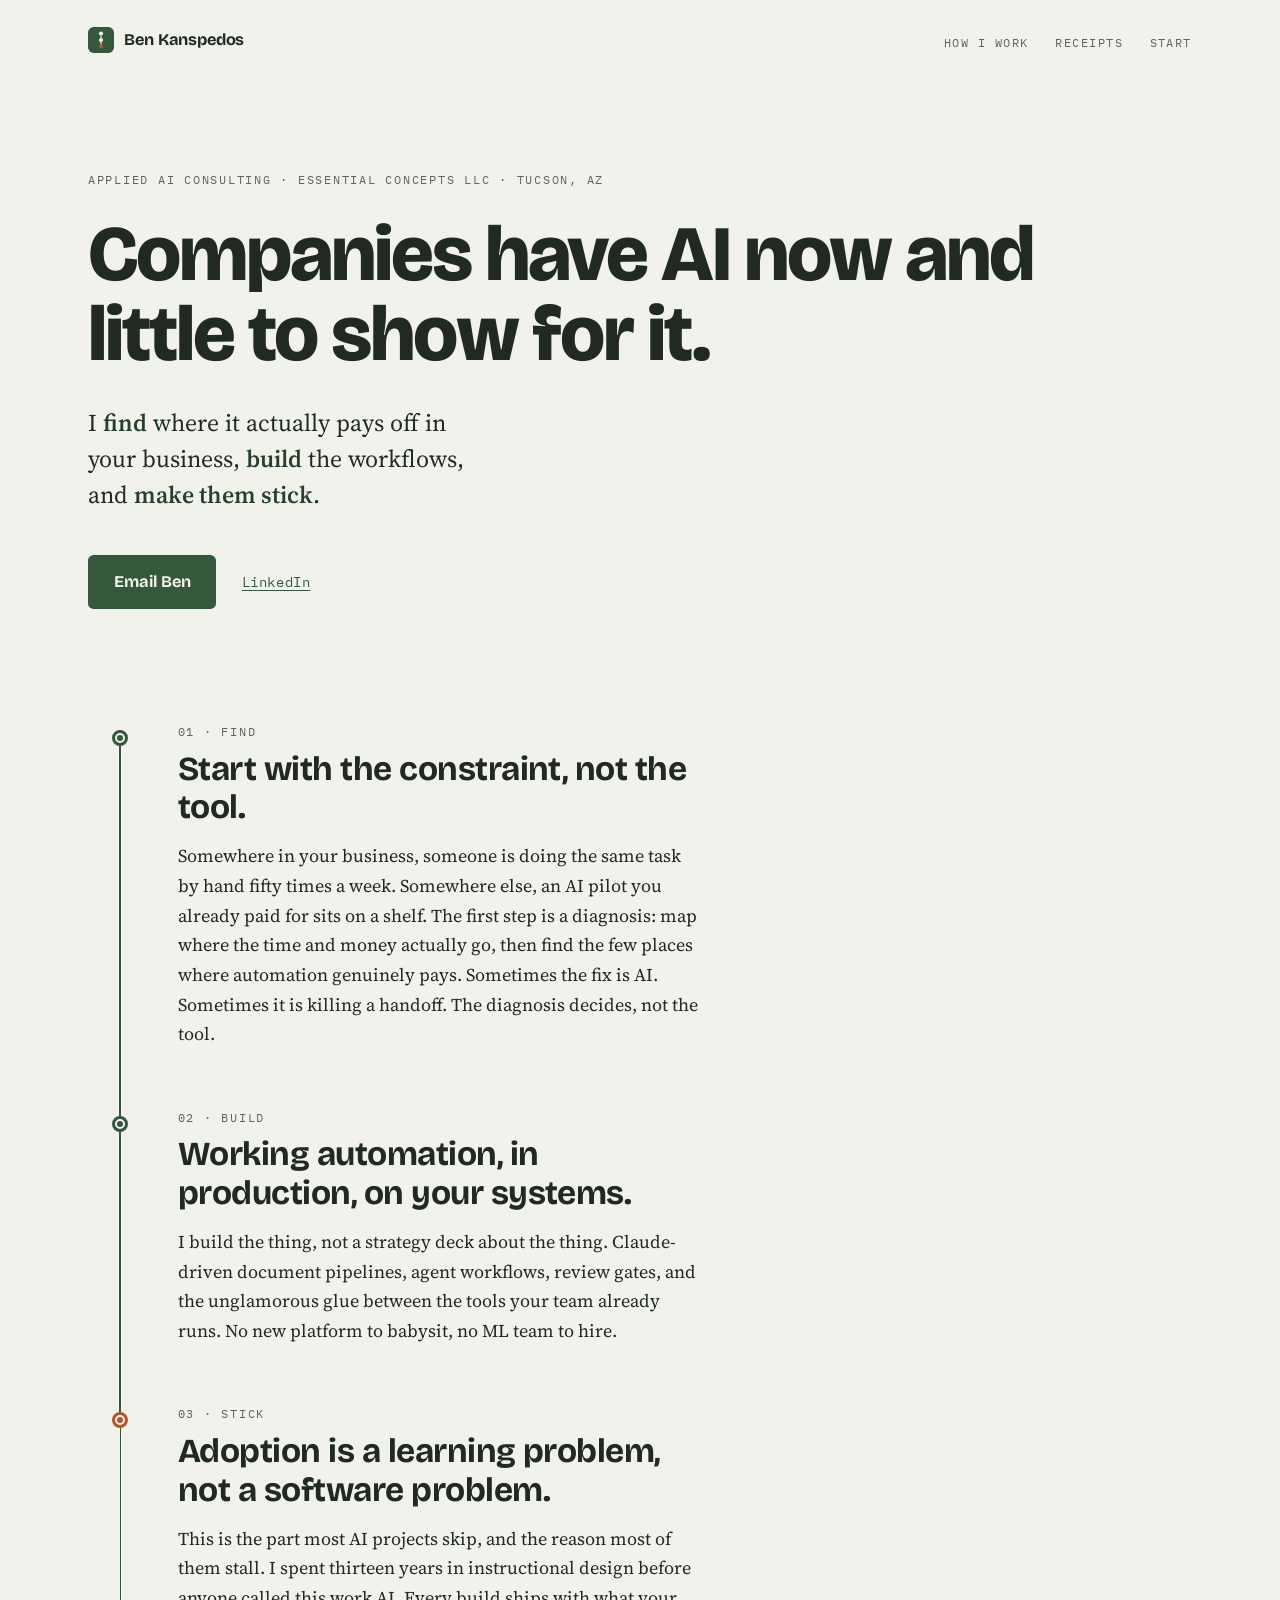
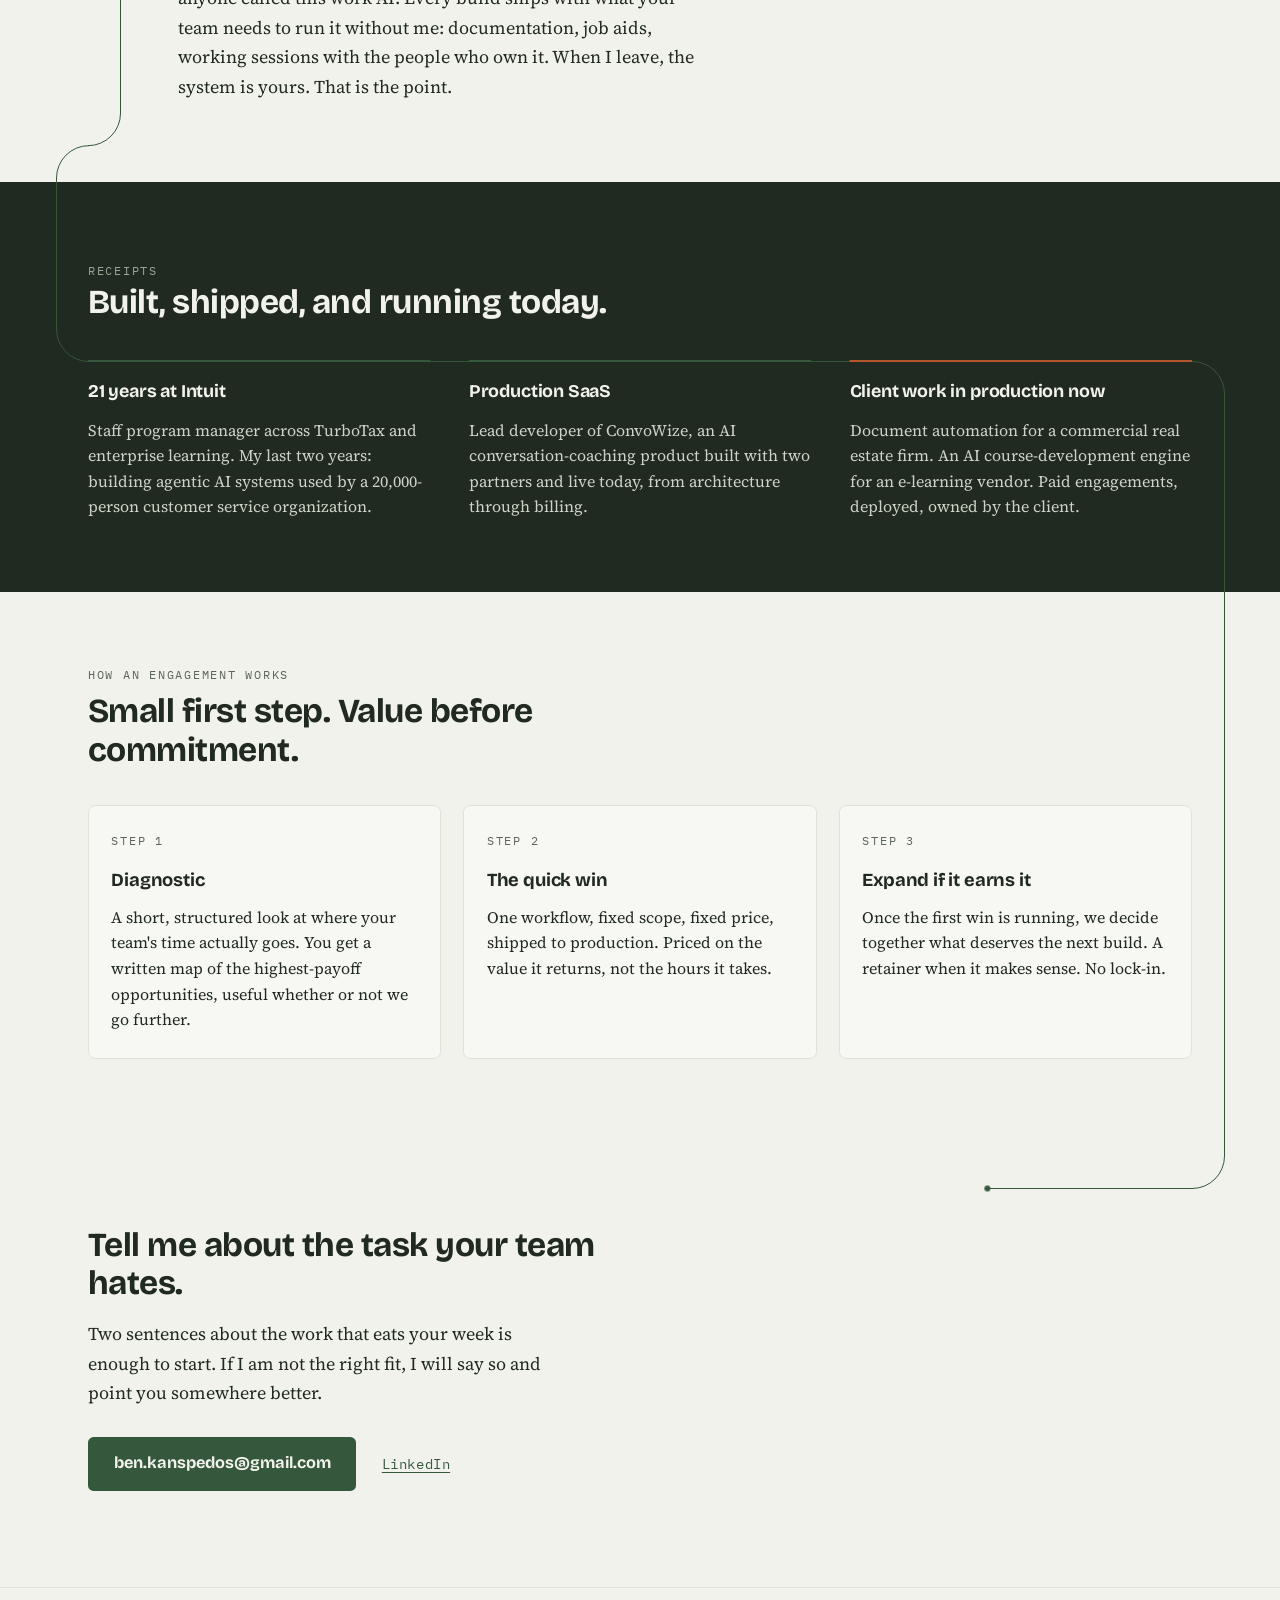
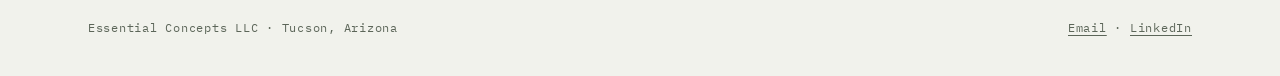
==== commit f0217c0d: "fix(site): thread steps aside on any error, flourish only in view - If layout, the frame loop or the" ====
--- a/index.html
+++ b/index.html
@@ -192,6 +192,8 @@
 /* thread: one hairline drawn down the page on scroll, stringing the page's own rules
    together. The script at the end of the page builds it, and only when motion is allowed,
    so without it every rule above stays static. */
+/* each on its own layer: the tip moves without a repaint, and redrawing a stroke never
+   repaints the page beneath it */
 .thread,.thread-tip{position:absolute;top:0;left:0;pointer-events:none;will-change:transform}
 .thread{--hair:1}
 .thread path{fill:none;stroke:var(--green);stroke-width:var(--hair);stroke-linecap:round}
@@ -398,7 +400,7 @@
 
   var HAIR=parseFloat(getComputedStyle(svg).getPropertyValue("--hair"))||1,
       pieces=[],strokes=[],marks=[],total=0,endY=0,pageH=0,bandTop=0,bandBottom=0,
-      drawn=0,goal=0,vel=0,raf=0,last=0,queued=0,lit=0,tipClass="";
+      drawn=0,goal=0,vel=0,raf=0,last=0,queued=0,lit=0,dead=0,tipClass="";
   function clamp(v,lo,hi){return Math.max(lo,Math.min(hi,v))}
 
   // An element's box in page space, as laid out: the reveal offset is taken back out.
@@ -553,7 +555,8 @@
     strokes.forEach(function(o){
       var v=clamp(drawn-o.a,0,o.len);
       if(v===o.v)return;
-      if(o.lights&&!o.v&&v)o.e.classList.add("fresh");
+      // lit only when it is drawn in view: a rule inked whole in one frame was skipped past
+      if(o.lights&&!o.v&&v&&v<o.len)o.e.classList.add("fresh");
       if(!o.v!==!v)o.e.style.visibility=v?"visible":"hidden";
       o.v=v;
       o.e.style.strokeDasharray=v<o.len?v+" "+(o.len+9):"none";
@@ -586,6 +589,21 @@
 
   function relay(){if(!queued)queued=requestAnimationFrame(function(){queued=0;layout()})}
 
+  // If any of this ever throws, the thread steps aside for good and the page keeps its own
+  // static rules: nothing is left hidden or half-drawn.
+  function guard(fn){
+    return function(a){
+      if(dead)return;
+      try{fn(a)}catch(e){
+        dead=1;
+        root.classList.remove("threaded","threaded-card");
+        svg.style.display=tip.style.display="none";
+        nodes.forEach(function(n){n.classList.remove("lit")});
+      }
+    };
+  }
+  layout=guard(layout);step=guard(step);follow=guard(follow);
+
   new ResizeObserver(relay).observe(body);
   if(document.fonts&&document.fonts.ready)document.fonts.ready.then(relay);
   window.addEventListener("load",relay);
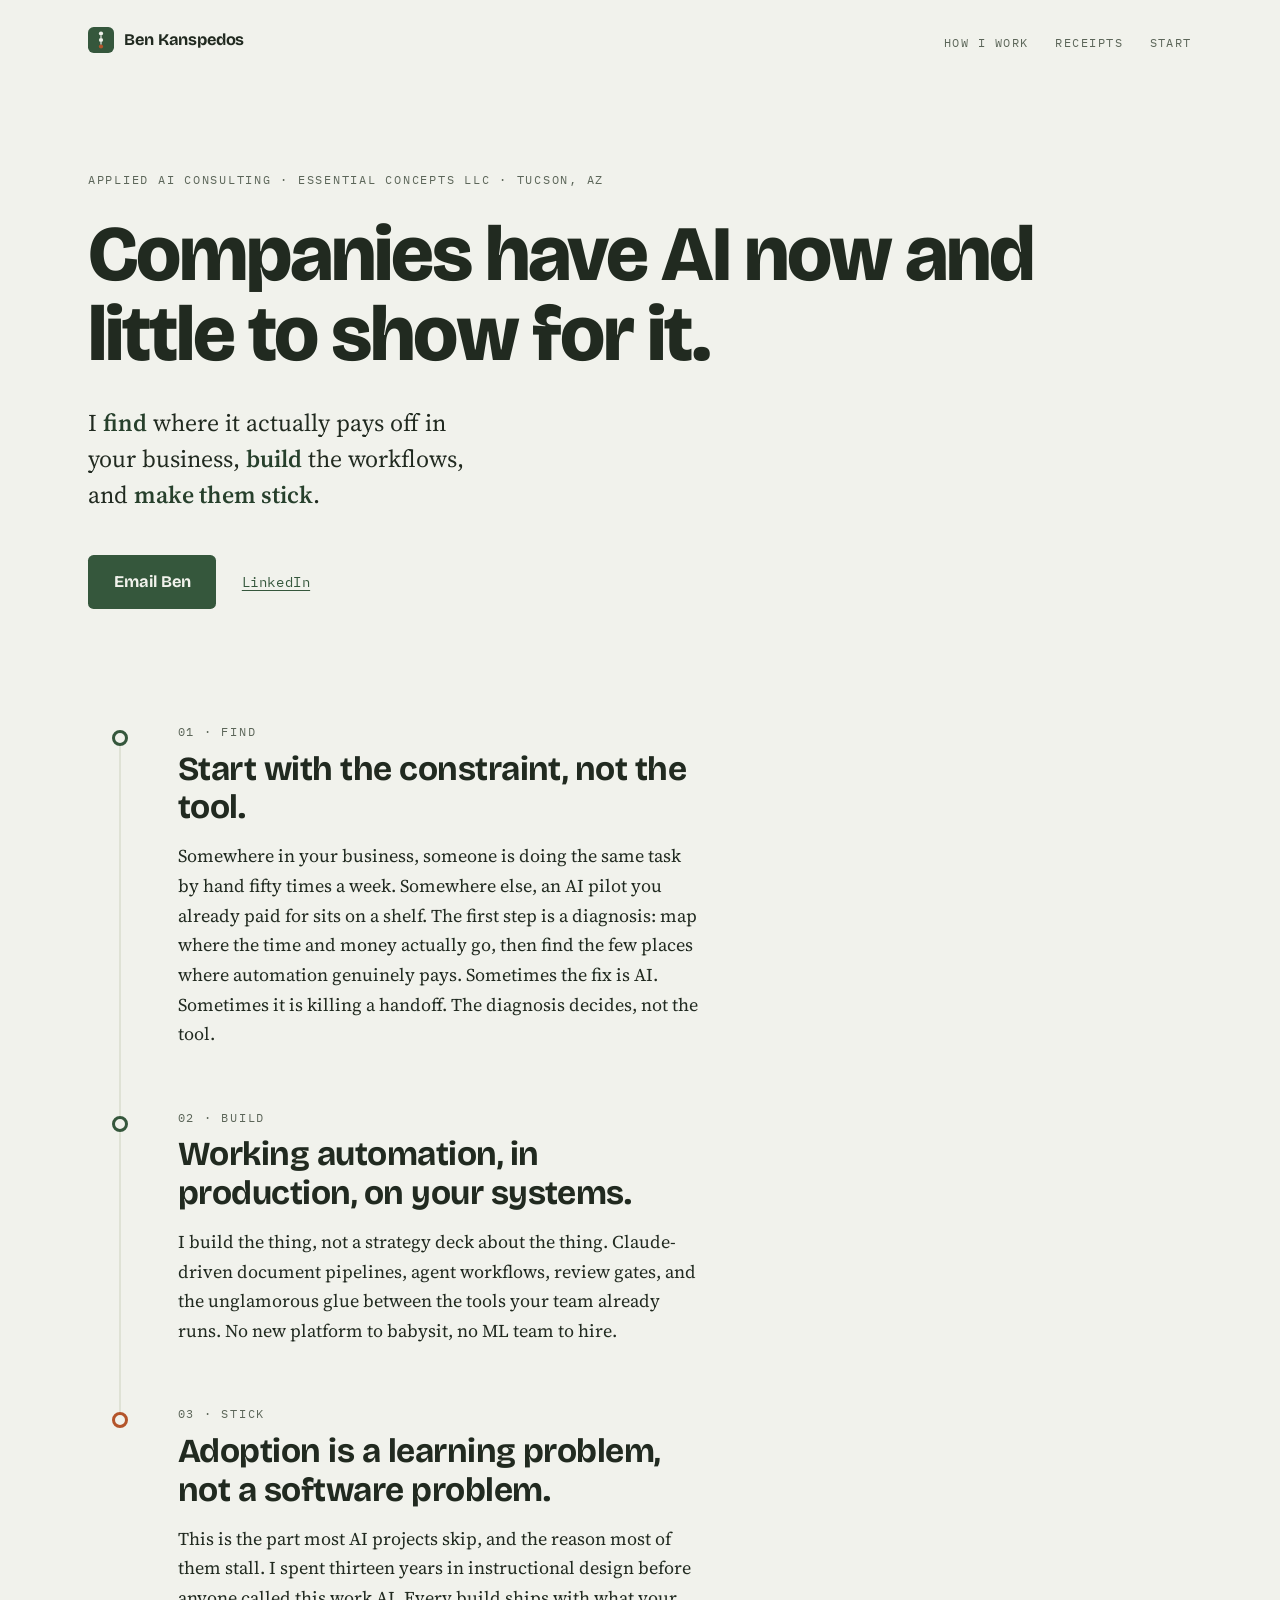
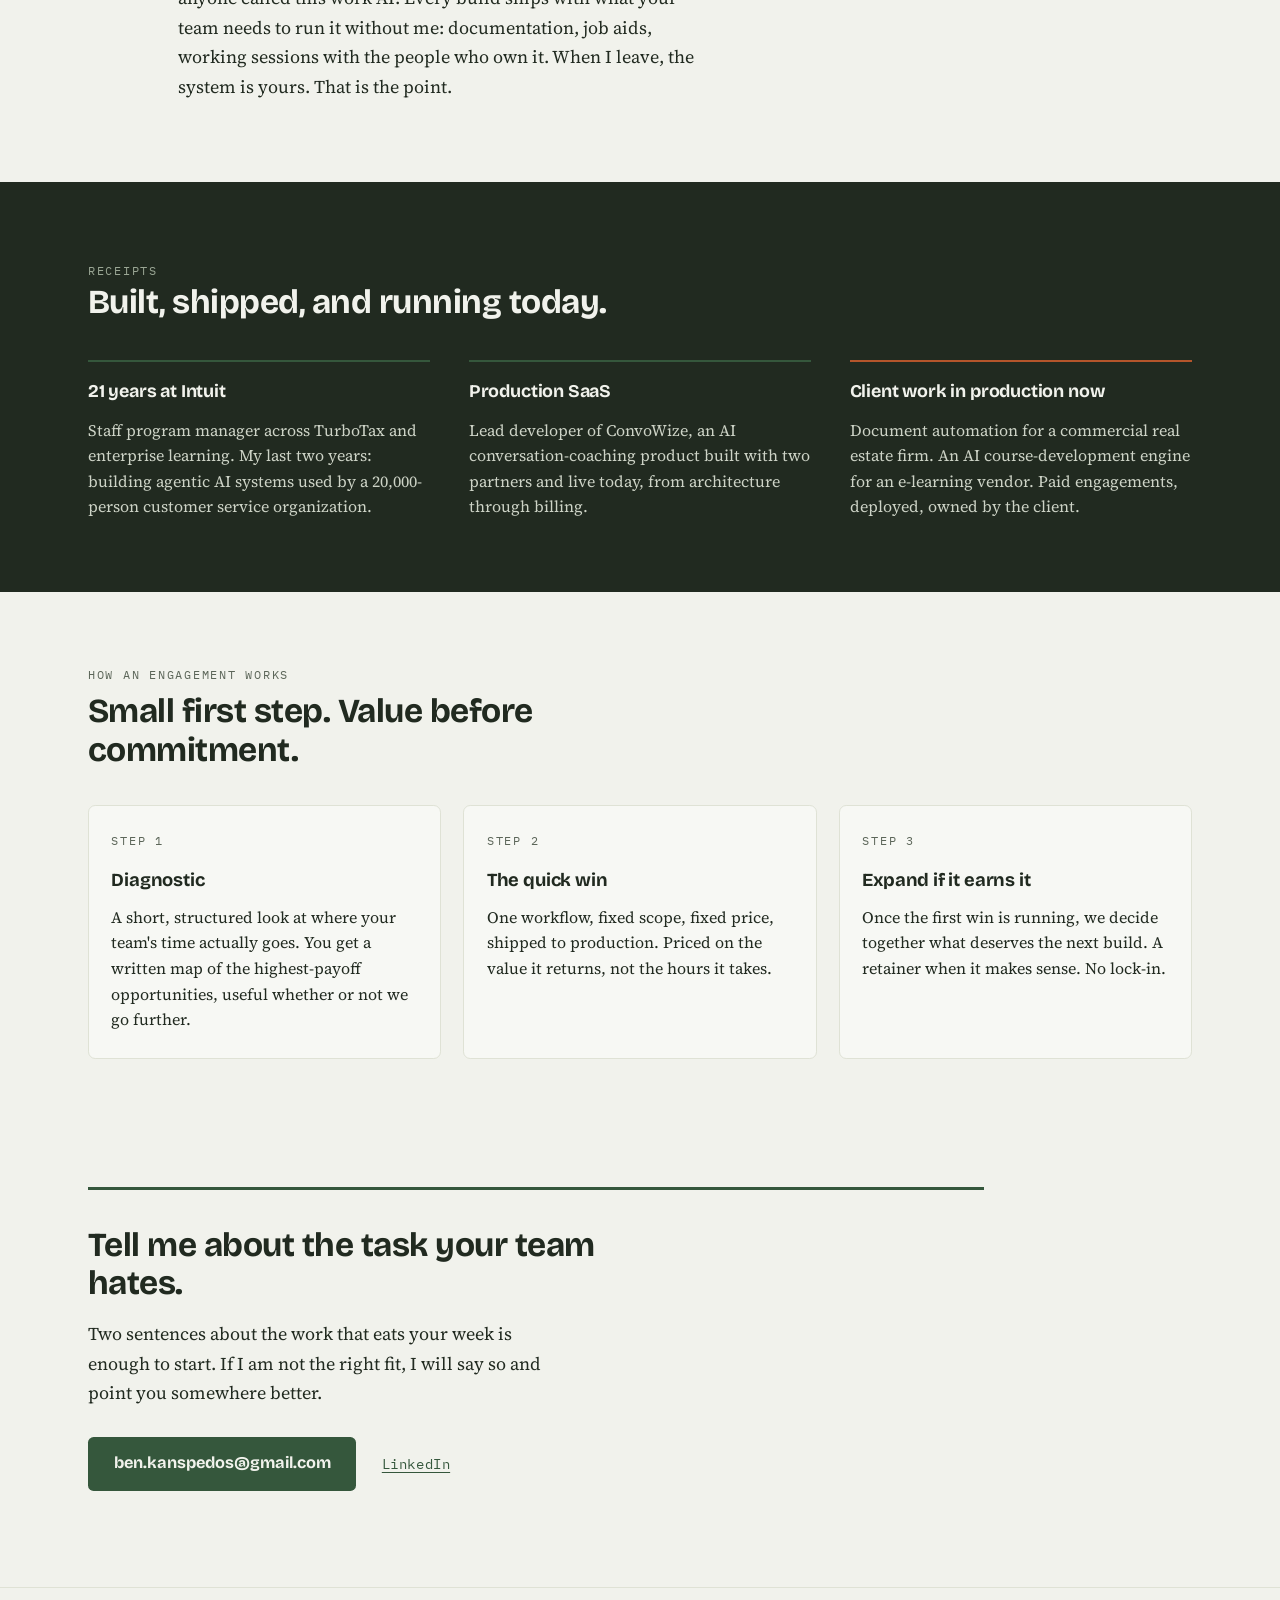
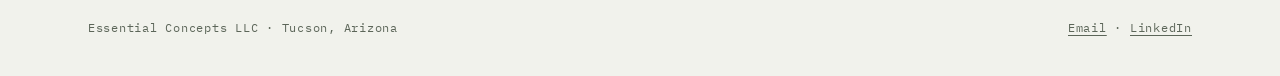
==== commit e3f4321e: "feat(site): draw the page's own lines once as each section arrives - hero: an underline passes under" ====
--- a/index.html
+++ b/index.html
@@ -3,6 +3,7 @@
 <head>
 <meta charset="utf-8">
 <meta name="viewport" content="width=device-width, initial-scale=1">
+<script>if("IntersectionObserver"in window&&window.matchMedia&&!window.matchMedia("(prefers-reduced-motion: reduce)").matches)document.documentElement.classList.add("lines")</script>
 <title>Ben Kanspedos · Applied AI Consulting · Essential Concepts LLC</title>
 <meta name="description" content="Companies have AI now and little to show for it. I find where it actually pays off, build the workflows, and make them stick. Applied AI consulting by Ben Kanspedos, Essential Concepts LLC, Tucson AZ.">
 <meta property="og:title" content="Ben Kanspedos · Applied AI Consulting">
@@ -189,40 +190,105 @@
 footer a{color:var(--faint)}
 footer a:hover{color:var(--green)}
 
-/* thread: one hairline drawn down the page on scroll, stringing the page's own rules
-   together. The script at the end of the page builds it, and only when motion is allowed,
-   so without it every rule above stays static. */
-/* each on its own layer: the tip moves without a repaint, and redrawing a stroke never
-   repaints the page beneath it */
-.thread,.thread-tip{position:absolute;top:0;left:0;pointer-events:none;will-change:transform}
-.thread{--hair:1}
-.thread path{fill:none;stroke:var(--green);stroke-width:var(--hair);stroke-linecap:round}
-/* where the thread runs along one of the page's rules, the rule is inked at its own weight
-   (read from the rule itself by the script) and in its own colour */
-.thread .rule{stroke-linecap:butt}
-.thread .clay{stroke:var(--clay)}
-/* the one flourish: on the dark band each receipt rule arrives lit, then settles to its own colour */
-.thread .fresh{animation:thread-settle 1.8s ease-in-out}
-@keyframes thread-settle{0%,20%{stroke:var(--paper)}}
-/* the point the thread is being drawn from: the same dot that fills each rail node */
-.thread-tip{width:6px;height:6px;margin:-3px 0 0 -3px;border-radius:50%;background:var(--green);opacity:0;transition:opacity .4s ease}
-.thread-tip.on{opacity:1}
-.thread-tip.ink{background:var(--paper)}
-.node::after{
-  content:"";
-  position:absolute;inset:2px;
-  border-radius:50%;
-  background:var(--green);
-  transform:scale(0);
-  transition:transform .3s ease;
-}
-.stage.stick .node::after{background:var(--clay)}
-.node.lit::after{transform:scale(1)}
-@media screen{
-  /* the thread inks these rules itself */
-  .threaded .receipts .receipt h3,.threaded-card .contact .card{border-top-color:transparent}
-}
-@media print{.thread,.thread-tip{display:none}}
+/* line work
+   The page's own lines draw themselves once as each section arrives: the rail,
+   the receipt rules, the card outlines and the contact rule, plus an underline
+   that passes under the three verbs in the hero. All of it is scoped to screen
+   and to html.lines, which the head script sets only when motion is allowed, so
+   reduced motion, print and no-script get the page exactly as it was.
+   .go starts a line. .set marks it drawn and hands it back to the plain rules
+   above, so the settled page is the page without any of this. */
+@media screen and (prefers-reduced-motion:no-preference){
+  /* the two easings: a draw, and a pass (in and out again). The keyframes below repeat them as plain values. */
+  .lines{--draw:cubic-bezier(.45,0,.25,1);--pass:cubic-bezier(.65,0,.35,1)}
+
+  /* text keeps its fade-up; a block's lines are drawn instead of faded */
+  .lines .reveal{opacity:1;transform:none}
+  .lines .reveal>:not(.rail):not(svg){opacity:0;transform:translateY(14px);transition:opacity .5s ease,transform .5s ease}
+  .lines .reveal.in>:not(.rail):not(svg){opacity:1;transform:none}
+
+  /* hero: an underline passes under each of the three verbs, once */
+  .lines .sub b{background:linear-gradient(var(--green),var(--green)) no-repeat 0 100%/0 2px}
+  .lines .sub b:last-of-type{background-image:linear-gradient(var(--clay),var(--clay))}
+  .lines .sub.go b{animation:pass 1.2s var(--pass) both}
+  .lines .sub.go b:nth-of-type(2){animation-delay:.3s}
+  .lines .sub.go b:nth-of-type(3){animation-delay:.6s}
+
+  /* rail: green runs from each node down to the next and closes its ring, then drains away and leaves the rail.
+     The sliding strip is the resting line stacked above the green one, so one slide draws and then drains. */
+  .lines .process:not(.set) .rail::before{content:none}
+  .lines .node:not(.set){border-color:transparent}
+  .seg{position:absolute;left:50%;top:1.05rem;bottom:-1.05rem;width:2px;transform:translateX(-50%);overflow:hidden;pointer-events:none}
+  .seg i{position:absolute;left:0;right:0;top:0;height:calc(200% + 3rem);background:linear-gradient(var(--mist) calc(50% - 1.5rem),var(--green) calc(50% + 1.5rem));transform:translateY(-100%)}
+  .ring{position:absolute;overflow:visible;pointer-events:none}
+  .ring path{stroke:var(--green);animation:draw .42s var(--draw) forwards}
+  .stick .ring path{stroke:var(--clay)}
+
+  /* receipts: one light line crosses the dark band and leaves the three rules behind it.
+     Each rule appears halfway through the pass, while the line covers it: keep its delay at half the pass. */
+  /* a receipt's text waits for its line (.go), not just for the scroll reveal (.in). All five classes are needed:
+     this has to outrank the generic .reveal.in rule above. */
+  .lines .receipt-grid .receipt.reveal:not(.go)>*{opacity:0;transform:translateY(14px)}
+  .lines .receipt:not(.set),.lines .receipt-grid:not(.set){position:relative}
+  .lines .receipt:not(.set) h3{border-top-color:transparent}
+  .lines .receipt:not(.set)::before{content:"";position:absolute;left:0;right:0;top:0;height:2px;background:var(--green);opacity:0}
+  .lines .receipt:last-child:not(.set)::before{background:var(--clay)}
+  .lines .receipt.go:not(.set)::before{opacity:1;transition:opacity 0s .6s}
+  .lines .receipt:not(.set)::after,.lines .receipt-grid:not(.set)::before{content:"";position:absolute;z-index:1;left:0;right:0;top:0;height:2px;background:linear-gradient(var(--paper),var(--paper)) no-repeat 0 100%/0 2px}
+  .lines .receipt.go::after{animation:pass 1.2s var(--pass) both}
+  .lines .receipt-grid.go::before{animation:pass 1.6s var(--pass) both}
+  /* stacked, each receipt has its own line; side by side, they share one across the band and follow it left to right */
+  @media(max-width:48rem){
+    .lines .receipt-grid:not(.set)::before{content:none}
+  }
+  @media not all and (max-width:48rem){
+    .lines .receipt:not(.set)::after{content:none}
+    .lines .receipt.go:not(.set)::before{transition-delay:.8s}
+    .lines .receipt-grid .receipt:nth-child(1)>*{transition-delay:.1s}
+    .lines .receipt-grid .receipt:nth-child(2)>*{transition-delay:.28s}
+    .lines .receipt-grid .receipt:nth-child(3)>*{transition-delay:.46s}
+  }
+
+  /* engagement cards: the outline is drawn in green and relaxes into the hairline as the fill arrives.
+     .rest draws under .ink, which spends its first 59% drawing, so the two times must stay matched. */
+  .lines .step{transition:background-color .5s ease}
+  .lines .step:not(.set){position:relative;border-color:transparent}
+  .lines .step:not(.fill){background-color:transparent}
+  .trace{position:absolute;left:-1px;top:-1px;overflow:visible;pointer-events:none}
+  .trace .rest{stroke:var(--mist);animation:draw .855s var(--draw) forwards}
+  .trace .ink{stroke:var(--green);animation:ink 1.45s forwards}
+  @media not all and (max-width:48rem){
+    .lines .step:nth-child(2) .trace path{animation-delay:.14s}
+    .lines .step:nth-child(3) .trace path{animation-delay:.28s}
+  }
+  /* an undrawn stroke sits a hair past its own length: at exactly 1, a sharp screen shows a speck at its start */
+  .ring path,.trace path{stroke-dasharray:1 2;stroke-dashoffset:1.01}
+
+  /* contact: the one rule extends from the left and stays */
+  .lines .contact .card:not(.set){position:relative;border-top-color:transparent}
+  .lines .contact .card:not(.set)::before{content:"";position:absolute;left:0;right:0;top:-3px;height:3px;background:var(--green);transform:scaleX(0);transform-origin:0 50%}
+  .lines .contact .card.go:not(.set)::before{transform:none;transition:transform .9s var(--draw)}
+}
+/* a line draws in from its start, holds, then leaves from its start */
+@keyframes pass{
+  0%{background-size:0 2px;background-position:0 100%}
+  42%{background-size:100% 2px;background-position:0 100%}
+  58%{background-size:100% 2px;background-position:100% 100%}
+  100%{background-size:0 2px;background-position:100% 100%}
+}
+/* the rail strip: green slides in over the gap, holds while the ring closes, then slides on and leaves the resting line */
+@keyframes run{
+  0%{transform:translateY(-100%);animation-timing-function:cubic-bezier(.45,0,.25,1)}
+  44%{transform:translateY(calc(-50% - 1.5rem))}
+  56%{transform:translateY(calc(-50% - 1.5rem));animation-timing-function:cubic-bezier(.65,0,.35,1)}
+  100%{transform:none}
+}
+@keyframes ink{
+  0%{stroke-dashoffset:1.01;animation-timing-function:cubic-bezier(.45,0,.25,1)}
+  59%{stroke-dashoffset:0;opacity:1}
+  100%{stroke-dashoffset:0;opacity:0}
+}
+@keyframes draw{to{stroke-dashoffset:0}}
 </style>
 </head>
 <body>
@@ -355,263 +421,165 @@
 
 <script>
 (function(){
-  var reduce=window.matchMedia("(prefers-reduced-motion: reduce)").matches;
-  var els=document.querySelectorAll(".reveal");
-  if(reduce||!("IntersectionObserver" in window)){
-    els.forEach(function(el){el.classList.add("in")});
-    return;
-  }
-  var io=new IntersectionObserver(function(entries){
-    entries.forEach(function(e){
-      if(e.isIntersecting){e.target.classList.add("in");io.unobserve(e.target)}
+  var doc=document,root=doc.documentElement;
+  function all(sel){return [].slice.call(doc.querySelectorAll(sel))}
+  var els=all(".reveal");
+  function showAll(){els.forEach(function(el){el.classList.add("in")})}
+  // html.lines is absent under reduced motion or without IntersectionObserver:
+  // show everything at once, as the page always has.
+  if(!root.classList.contains("lines")){showAll();return}
+
+  // If the line work ever throws, fall back to the plain page instead of leaving anything hidden.
+  function bail(){root.classList.remove("lines");showAll()}
+  function safe(fn){return function(){try{return fn.apply(this,arguments)}catch(err){bail()}}}
+
+  safe(function(){
+    function svg(tag,attrs){
+      var el=doc.createElementNS("http://www.w3.org/2000/svg",tag);
+      for(var k in attrs)el.setAttribute(k,attrs[k]);
+      return el;
+    }
+    function overlay(cls,w,h){return svg("svg",{"class":cls,width:w,height:h,"aria-hidden":"true"})}
+    // A drawable stroke. pathLength 1 lets one dash stand for the whole line. fill is an attribute, not a style,
+    // so the shape can never show filled if the stylesheet stops applying mid-draw.
+    function stroke(d,cls){return svg("path",{d:d,"class":cls||"",pathLength:1,fill:"none"})}
+    // .set hands a drawn line back to its plain rule in the stylesheet
+    function settle(el){el.classList.add("set")}
+
+    /* rail: one drawable segment per gap between nodes, hung from the upper node's rail */
+    var nodes=all(".node");
+    var segs=nodes.slice(0,-1).map(function(n){
+      var seg=doc.createElement("span");
+      seg.className="seg";seg.setAttribute("aria-hidden","true");seg.appendChild(doc.createElement("i"));
+      return n.parentNode.appendChild(seg);
     });
-  },{threshold:.18});
-  els.forEach(function(el){io.observe(el)});
+    var state=nodes.map(function(){return 0}),waiting=[]; // per node: 0 idle, 1 drawing, 2 drawn
+    var sliding=0; // segments still drawing or draining
+    // the rail goes back to the real one only when every ring is closed and every segment has finished draining
+    function finish(){
+      if(sliding||!state.every(function(v){return v===2}))return;
+      settle(doc.querySelector(".process"));
+      segs.forEach(function(seg){seg.remove()});
+    }
+
+    // close node i's ring from the top, both ways round, after `wait` seconds
+    function ring(i,wait){
+      var n=nodes[i],size=n.offsetWidth,bw=n.clientLeft,c=size/2,r=c-bw/2,s=overlay("ring",size,size);
+      s.style.cssText="left:-"+bw+"px;top:-"+bw+"px";
+      [1,0].forEach(function(side){
+        var half=stroke("M"+c+" "+bw/2+"A"+r+" "+r+" 0 0 "+side+" "+c+" "+(size-bw/2));
+        half.style.cssText="stroke-width:"+bw+"px;animation-delay:"+wait+"s";
+        s.appendChild(half);
+      });
+      s.lastChild.addEventListener("animationend",safe(function(){
+        settle(n);s.remove();state[i]=2;
+        if(waiting[i+1])arrive(i+1);
+        finish();
+      }));
+      n.appendChild(s);
+    }
+    function arrive(i){
+      if(state[i])return;
+      // wait while the node above is drawing, or is itself queued behind its own, so the three always close in order
+      if(i&&(state[i-1]===1||waiting[i-1])){waiting[i]=1;return}
+      waiting[i]=0;state[i]=1;
+      if(!i)return ring(0,0);
+      // run spends 44% of its length drawing down to the node: about 620px a second, held between .5s and .8s
+      var draw=Math.min(.8,Math.max(.5,segs[i-1].offsetHeight/620)),line=segs[i-1].firstChild;
+      sliding++;
+      line.addEventListener("animationend",safe(function(){sliding--;finish()}));
+      line.style.animation="run "+draw/.44+"s forwards";
+      ring(i,draw-.07); // the ring starts as the line touches it
+    }
+
+    /* engagement cards: the 1px border as one path along its center line, clockwise from the top-left corner */
+    function trace(card){
+      var box=card.getBoundingClientRect(),s=overlay("trace",box.width,box.height);
+      var x=box.width-.5,y=box.height-.5,r=parseFloat(getComputedStyle(card).borderTopLeftRadius)-.5,arc="A"+r+" "+r+" 0 0 1 ";
+      var d="M"+(r+.5)+" .5H"+(x-r)+arc+x+" "+(r+.5)+"V"+(y-r)+arc+(x-r)+" "+y+"H"+(r+.5)+arc+".5 "+(y-r)+"V"+(r+.5)+arc+(r+.5)+" .5Z";
+      function outline(cls,done){s.appendChild(stroke(d,cls)).addEventListener("animationend",safe(done))}
+      outline("rest",function(){card.classList.add("fill")});
+      outline("ink",function(){settle(card);s.remove()});
+      card.appendChild(s);
+    }
+
+    /* receipts and contact: their lines are all CSS, so they only need starting and handing back */
+    var grid=doc.querySelector(".receipt-grid"),receipts=all(".receipt"),cards=all(".step"),contact=doc.querySelector(".contact .card");
+    doc.addEventListener("animationend",safe(function(e){
+      if(e.animationName!=="pass")return;
+      if(e.target===grid){ // the shared line, side by side
+        settle(grid);
+        receipts.forEach(function(r){r.classList.add("go");settle(r)});
+      }else if(e.target.parentNode===grid){ // a receipt's own line, stacked
+        settle(e.target);
+        // once all three have drawn, settle the grid too, so turning the phone cannot replay the shared line
+        if(receipts.every(function(r){return r.classList.contains("set")}))settle(grid);
+      }
+    }));
+    doc.addEventListener("transitionend",safe(function(e){
+      if(e.target===contact&&e.pseudoElement==="::before")settle(contact);
+    }));
+
+    // text fades up as it always has, as soon as a block starts to show (a receipt's also waits for its line)
+    var io=new IntersectionObserver(safe(function(entries){
+      entries.forEach(function(e){
+        if(e.isIntersecting){e.target.classList.add("in");io.unobserve(e.target)}
+      });
+    }),{threshold:.18});
+    els.forEach(function(el){io.observe(el)});
+
+    // A line starts later than its text: once its top edge is `inset` percent of the viewport above the bottom
+    // edge, so the draw happens in view and not at the fold.
+    var lines=nodes.concat(receipts,cards,contact),begun=[];
+    function begin(el){
+      if(begun.indexOf(el)>-1)return;
+      begun.push(el);
+      var i=nodes.indexOf(el);
+      if(i>-1)arrive(i);
+      else if(cards.indexOf(el)>-1)trace(el);
+      else{el.classList.add("go");if(el.parentNode===grid)grid.classList.add("go")}
+    }
+    function watch(el,inset){
+      var o=new IntersectionObserver(safe(function(entries){
+        if(entries.some(function(e){return e.isIntersecting})){o.disconnect();begin(el)}
+      }),{rootMargin:"0px 0px -"+Math.min(80,inset)+"% 0px"});
+      o.observe(el);
+    }
+    function share(el){return 100*el.offsetHeight/window.innerHeight} // its height as a percent of the viewport's
+    // The lines start watching at the first scroll, or once the hero's underlines have had their turn,
+    // so a first node already on screen at load draws after the hero instead of during the first paint.
+    var started=0;
+    function start(){
+      if(started)return;
+      started=1;
+      nodes.concat(contact).forEach(function(el){watch(el,15)}); // a node or the contact rule, 15% up
+      receipts.forEach(function(el){watch(el,share(el)+5)}); // a receipt, wholly in view
+      cards.forEach(function(el){watch(el,.6*share(el)+15)}); // a card, most of it in view
+      // at the foot of the page, start whatever is on screen but was never brought that far up
+      var foot=new IntersectionObserver(safe(function(entries){
+        if(!entries.some(function(e){return e.isIntersecting}))return;
+        foot.disconnect();
+        lines.forEach(function(el){if(el.getBoundingClientRect().bottom>0)begin(el)});
+      }),{threshold:1});
+      foot.observe(doc.querySelector("footer"));
+    }
+    if(window.scrollY)start();
+    else window.addEventListener("scroll",safe(start),{once:true,passive:true});
+
+    /* hero: wait for the webfonts so each underline fits its word, and for the tab to be showing */
+    var sub=doc.querySelector(".hero .sub"),swept=0;
+    function sweep(){
+      if(swept)return;
+      if(doc.hidden){doc.addEventListener("visibilitychange",sweep,{once:true});return}
+      swept=1;
+      setTimeout(function(){sub.classList.add("go")},400);
+      setTimeout(safe(start),1700);
+    }
+    if(doc.fonts&&doc.fonts.ready)doc.fonts.ready.then(sweep);
+    setTimeout(sweep,1500);
+  })();
 })();
 </script>
 
-<script>
-/* Thread: one continuous hairline, drawn as the page is scrolled and never undrawn. It
-   runs down the FIND / BUILD / STICK rail, through the receipt rules and the contact rule,
-   and ends at the email button, inking each of those rules as it passes. Reduced motion
-   never builds it: that visitor gets the static page. */
-(function(){
-  if(window.matchMedia("(prefers-reduced-motion: reduce), (forced-colors: active)").matches||!("ResizeObserver" in window))return;
-  var root=document.documentElement,body=document.body,
-      nodes=document.querySelectorAll(".process .node"),
-      rules=document.querySelectorAll(".receipt h3"),
-      band=document.querySelector(".receipts"),
-      card=document.querySelector(".contact .card"),
-      btn=document.querySelector(".contact .btn");
-  if(nodes.length<2||!rules.length||!band||!card||!btn)return;
-
-  var PEN=.72,   // how far down the viewport the line has been drawn
-      TAU=.1,    // seconds the line trails the scroll by
-      ACC=4000,  // px/s2: eases the line into a long run
-      VMAX=1200, // px/s: keeps a full-width run deliberate
-      VMIN=90;   // px/s: no endless tail when it settles
-
-  var NS="http://www.w3.org/2000/svg";
-  function make(tag,cls){var e=document.createElementNS(NS,tag);if(cls)e.setAttribute("class",cls);return e}
-  var svg=make("svg","thread"),tip=document.createElement("i");
-  svg.setAttribute("aria-hidden","true");
-  tip.setAttribute("aria-hidden","true");
-  body.appendChild(svg);body.appendChild(tip);
-
-  var HAIR=parseFloat(getComputedStyle(svg).getPropertyValue("--hair"))||1,
-      pieces=[],strokes=[],marks=[],total=0,endY=0,pageH=0,bandTop=0,bandBottom=0,
-      drawn=0,goal=0,vel=0,raf=0,last=0,queued=0,lit=0,dead=0,tipClass="";
-  function clamp(v,lo,hi){return Math.max(lo,Math.min(hi,v))}
-
-  // An element's box in page space, as laid out: the reveal offset is taken back out.
-  function box(e){
-    var r=e.getBoundingClientRect(),p=e.closest(".reveal"),dy=0;
-    if(p){var t=getComputedStyle(p).transform;if(t&&t!=="none")dy=new DOMMatrixReadOnly(t).m42}
-    return{l:r.left+window.scrollX,r:r.right+window.scrollX,t:r.top+window.scrollY-dy,b:r.bottom+window.scrollY-dy,w:r.width,h:r.height};
-  }
-
-  // How much of the line lies above a height on the page. The route never climbs, and a
-  // level run counts whole as soon as its height is reached.
-  function lenAt(y){
-    var l=0;
-    for(var i=0;i<pieces.length;i++){
-      var s=pieces[i];
-      if(y>=s.y1){l=s.b;continue}
-      if(y>s.y0)l=s.a+(s.b-s.a)*(y-s.y0)/(s.y1-s.y0);
-      break;
-    }
-    return l;
-  }
-
-  // Where the line has got to, worked out from the route itself so the frame loop never
-  // has to ask the browser to measure anything.
-  function pointAt(l){
-    for(var i=0;i<pieces.length;i++){
-      var s=pieces[i];
-      if(l>s.b&&i<pieces.length-1)continue;
-      var f=clamp((l-s.a)/(s.b-s.a),0,1);
-      if(!s.arc)return[s.x0+(s.x1-s.x0)*f,s.y0+(s.y1-s.y0)*f];
-      var c=Math.cos(f*Math.PI/2)*s.arc,n=Math.sin(f*Math.PI/2)*s.arc;
-      return[s.x0+s.vx*(s.arc-c)+s.ux*n,s.y0+s.vy*(s.arc-c)+s.uy*n];
-    }
-    return[0,0];
-  }
-
-  // Length of line before a point on one of its level runs.
-  function along(x,y){
-    for(var i=0;i<pieces.length;i++){
-      var s=pieces[i];
-      if(!s.arc&&s.y0===s.y1&&Math.abs(s.y0-y)<.01)
-        return s.a+Math.abs(clamp(x,Math.min(s.x0,s.x1),Math.max(s.x0,s.x1))-s.x0);
-    }
-    return 0;
-  }
-
-  // One stroke of the drawing: where along the thread it starts and how long it is. The
-  // thread is a stroke per piece of its route, so a frame repaints only the piece being
-  // drawn, plus a stroke for each of the page's own rules it inks on the way.
-  function stroke(cls,d,a,len,lights){
-    var e=make("path",cls);
-    e.setAttribute("d",d);
-    svg.appendChild(e);
-    strokes.push({e:e,a:a,len:len,v:-1,lights:lights});
-    return e;
-  }
-  function rule(cls,w,x1,y1,x2,y2,a,lights){
-    stroke("rule "+cls,"M"+x1+" "+y1+"L"+x2+" "+y2,a,Math.abs(x2-x1)+Math.abs(y2-y1),lights).style.strokeWidth=w;
-  }
-
-  function layout(){
-    var dpr=window.devicePixelRatio||1,W=root.clientWidth,
-        was=total?drawn/total:0,wasGoal=total?goal/total:0;
-    // a line's weight as the browser paints a border: whole device pixels, never less than one
-    function weight(v){return Math.max(1,Math.floor(parseFloat(v)*dpr+.01))/dpr}
-    // nearest place on the device pixel grid for an edge, and for the middle of the hairline
-    function snap(v){return Math.round(v*dpr)/dpr}
-    function mid(v){return Math.round(hair*dpr)%2?snap(v-.5/dpr)+.5/dpr:snap(v)}
-    var hair=weight(HAIR),
-        n=[].map.call(nodes,box),c=box(card),b=box(btn),band_=box(band),
-        gut=Math.min(32,c.l/2), // every corner lives in the page margin
-        xl=mid(c.l-gut),xr=mid(W-c.l+gut),
-        xrail=snap(n[0].l)+n[0].w/2,xn=mid(xrail),y0=n[0].t+n[0].h/2,
-        yj=(box(nodes[nodes.length-1].closest(".stage")).b+band_.t)/2,
-        pts=[[xn,y0],[xn,yj],[xl,yj]],rows=[],side=0;
-
-    // the receipt rules, row by row, swept in alternate directions
-    rules.forEach(function(h,i){
-      var r=box(h),w=weight(getComputedStyle(h).borderTopWidth),y=snap(r.t)+w/2,k=rows[rows.length-1];
-      if(!k||Math.abs(k.at-y)>1)rows.push(k={at:y,y:mid(y),rules:[]});
-      k.rules.push({l:r.l,r:r.r,w:w,cls:i===rules.length-1?"clay":""});
-    });
-    rows.forEach(function(k){pts.push([side?xr:xl,k.y]);side^=1;pts.push([side?xr:xl,k.y])});
-
-    // the contact rule, then down to the email button
-    var barW=weight(getComputedStyle(card).borderTopWidth),bar=snap(c.t)+barW/2,yc=mid(bar),yb=b.t+b.h/2;
-    pts.push([side?xr:xl,yc]);
-    if(side)pts.push([xl,yc]);
-    pts.push([xl,yb],[b.l,yb]);
-
-    // the route in pieces, straight runs and quarter-turn corners, each with its place
-    // along the thread so the scroll can be mapped onto it
-    var len=0,at=pts[0];
-    pieces=[];
-    function run(x,y,rad,ux,uy,vx,vy,cw){
-      var l=rad?Math.PI*rad/2:Math.abs(x-at[0])+Math.abs(y-at[1]);
-      if(l>.01){
-        pieces.push({a:len,b:len+l,x0:at[0],y0:at[1],x1:x,y1:y,arc:rad||0,ux:ux,uy:uy,vx:vx,vy:vy,
-          d:"M"+at[0]+" "+at[1]+(rad?"A"+rad+" "+rad+" 0 0 "+cw+" ":"L")+x+" "+y});
-        len+=l;
-      }
-      at=[x,y];
-    }
-    for(var i=1;i<pts.length;i++){
-      var o=pts[i-1],p=pts[i],q=pts[i+1],
-          din=Math.abs(p[0]-o[0])+Math.abs(p[1]-o[1]),
-          dout=q?Math.abs(q[0]-p[0])+Math.abs(q[1]-p[1]):0;
-      if(!din)continue;
-      var ux=(p[0]-o[0])/din,uy=(p[1]-o[1])/din,vx=dout?(q[0]-p[0])/dout:ux,vy=dout?(q[1]-p[1])/dout:uy,
-          turn=ux*vy-uy*vx,
-          rad=Math.min(gut,i>1?din/2:din,i<pts.length-2?dout/2:dout);
-      if(!turn||rad<.5){run(p[0],p[1]);continue}
-      run(p[0]-ux*rad,p[1]-uy*rad);
-      run(p[0]+vx*rad,p[1]+vy*rad,rad,ux,uy,vx,vy,turn>0?1:0);
-    }
-    total=len;endY=yb;bandTop=band_.t;bandBottom=band_.b;pageH=body.offsetHeight;
-    svg.setAttribute("width",W);svg.setAttribute("height",pageH);
-    svg.style.setProperty("--hair",hair);
-
-    // the strokes: the hairline itself, then the rules it inks on its way (the rail, each
-    // receipt rule, the contact rule)
-    while(svg.firstChild)svg.removeChild(svg.firstChild);
-    strokes=[];
-    pieces.forEach(function(s){stroke("",s.d,s.a,s.b-s.a)});
-    rule("",weight(getComputedStyle(nodes[0].parentNode,"::before").width),xrail,y0,xrail,n[n.length-1].t+n[0].h/2,0);
-    rows.forEach(function(k,j){k.rules.forEach(function(u){
-      var from=j%2?u.r:u.l;
-      rule(u.cls,u.w,from,k.at,j%2?u.l:u.r,k.at,along(from,k.y),true);
-    })});
-    if(side)rule("",barW,c.r,bar,c.l,bar,along(c.r,yc));
-    marks=n.map(function(m,i){return{e:nodes[i],at:Math.max(0,m.t-n[0].t-m.h/2)}});
-    root.classList.add("threaded");
-    root.classList.toggle("threaded-card",!!side);
-
-    drawn=was*total;goal=Math.max(wasGoal*total,lenAt(pen()));
-    draw();
-    wake();
-  }
-
-  // The height on the page the line should have reached: a fixed way down the viewport,
-  // pulled forward over the last screen so the line always arrives at the button.
-  function pen(){
-    var vh=window.innerHeight,sy=window.scrollY,max=Math.max(1,pageH-vh),
-        y=sy+vh*PEN,shy=endY+4-(max+vh*PEN);
-    if(shy>0)y+=shy*clamp((sy-max+vh)/vh,0,1);
-    return y;
-  }
-
-  // Writes only, and only to what changed: a dash length on the stroke being drawn (and on
-  // a rule being inked alongside it), and a transform for the tip.
-  function draw(){
-    strokes.forEach(function(o){
-      var v=clamp(drawn-o.a,0,o.len);
-      if(v===o.v)return;
-      // lit only when it is drawn in view: a rule inked whole in one frame was skipped past
-      if(o.lights&&!o.v&&v&&v<o.len)o.e.classList.add("fresh");
-      if(!o.v!==!v)o.e.style.visibility=v?"visible":"hidden";
-      o.v=v;
-      o.e.style.strokeDasharray=v<o.len?v+" "+(o.len+9):"none";
-    });
-    while(lit<marks.length&&drawn>marks[lit].at)marks[lit++].e.classList.add("lit");
-    var p=pointAt(drawn),
-        cls="thread-tip"+(drawn&&drawn<total?" on":"")+(p[1]>bandTop&&p[1]<bandBottom?" ink":"");
-    tip.style.transform="translate("+p[0]+"px,"+p[1]+"px)";
-    if(cls!==tipClass)tip.className=tipClass=cls;
-  }
-
-  function step(now){
-    var dt=last?Math.min(.05,(now-last)/1000):1/60;last=now;
-    // line already above the viewport is not worth animating
-    drawn=Math.max(drawn,Math.min(goal,lenAt(window.scrollY-24)));
-    vel=Math.min(Math.max((goal-drawn)/TAU,VMIN),vel+ACC*dt,VMAX);
-    drawn+=vel*dt;
-    if(goal-drawn<.5){drawn=goal;vel=0}
-    draw();
-    raf=drawn<goal?requestAnimationFrame(step):0;
-  }
-
-  function wake(){if(drawn<goal&&!raf){last=0;raf=requestAnimationFrame(step)}}
-
-  // The line only ever grows: scrolling back up leaves it as it is.
-  function follow(){
-    var to=lenAt(pen());
-    if(to>goal){goal=to;wake()}
-  }
-
-  function relay(){if(!queued)queued=requestAnimationFrame(function(){queued=0;layout()})}
-
-  // If any of this ever throws, the thread steps aside for good and the page keeps its own
-  // static rules: nothing is left hidden or half-drawn.
-  function guard(fn){
-    return function(a){
-      if(dead)return;
-      try{fn(a)}catch(e){
-        dead=1;
-        root.classList.remove("threaded","threaded-card");
-        svg.style.display=tip.style.display="none";
-        nodes.forEach(function(n){n.classList.remove("lit")});
-      }
-    };
-  }
-  layout=guard(layout);step=guard(step);follow=guard(follow);
-
-  new ResizeObserver(relay).observe(body);
-  if(document.fonts&&document.fonts.ready)document.fonts.ready.then(relay);
-  window.addEventListener("load",relay);
-  window.addEventListener("scroll",follow,{passive:true});
-  window.addEventListener("resize",follow);
-  layout();
-})();
-</script>
-
 </body>
 </html>
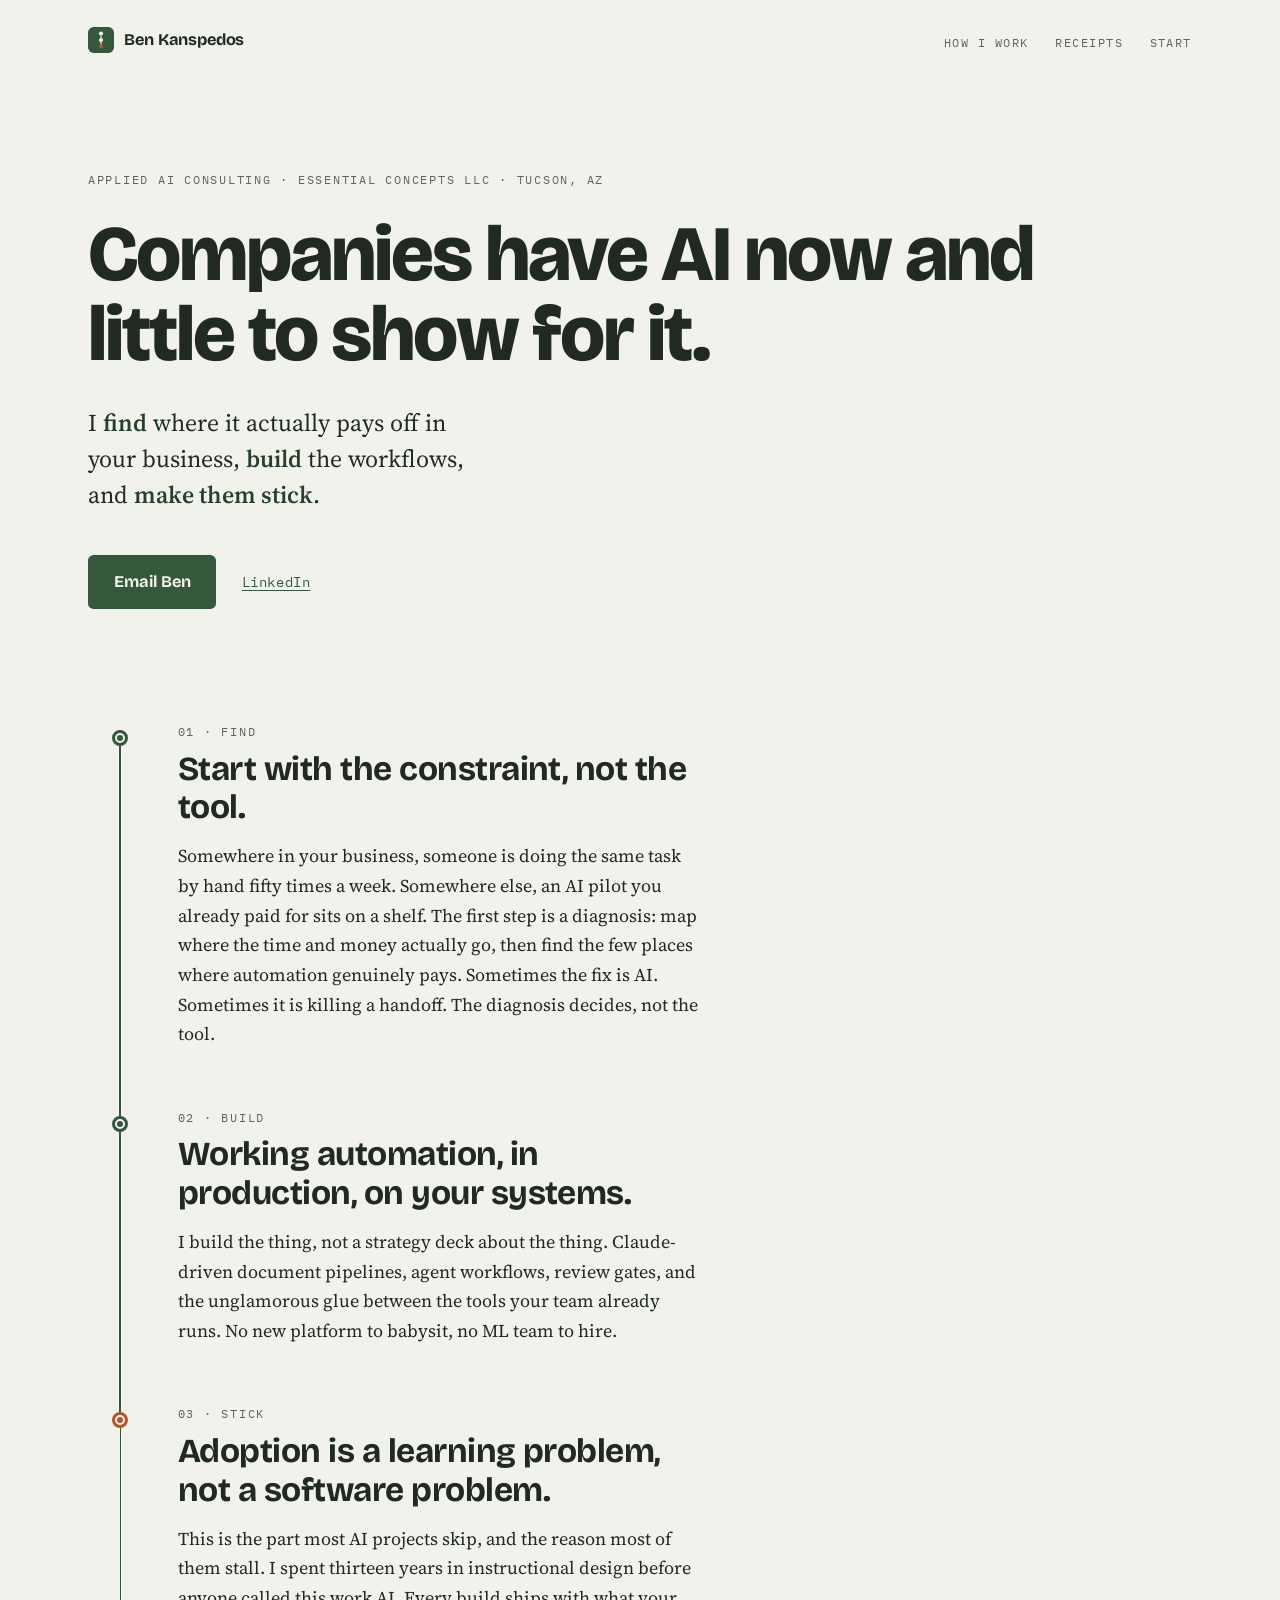
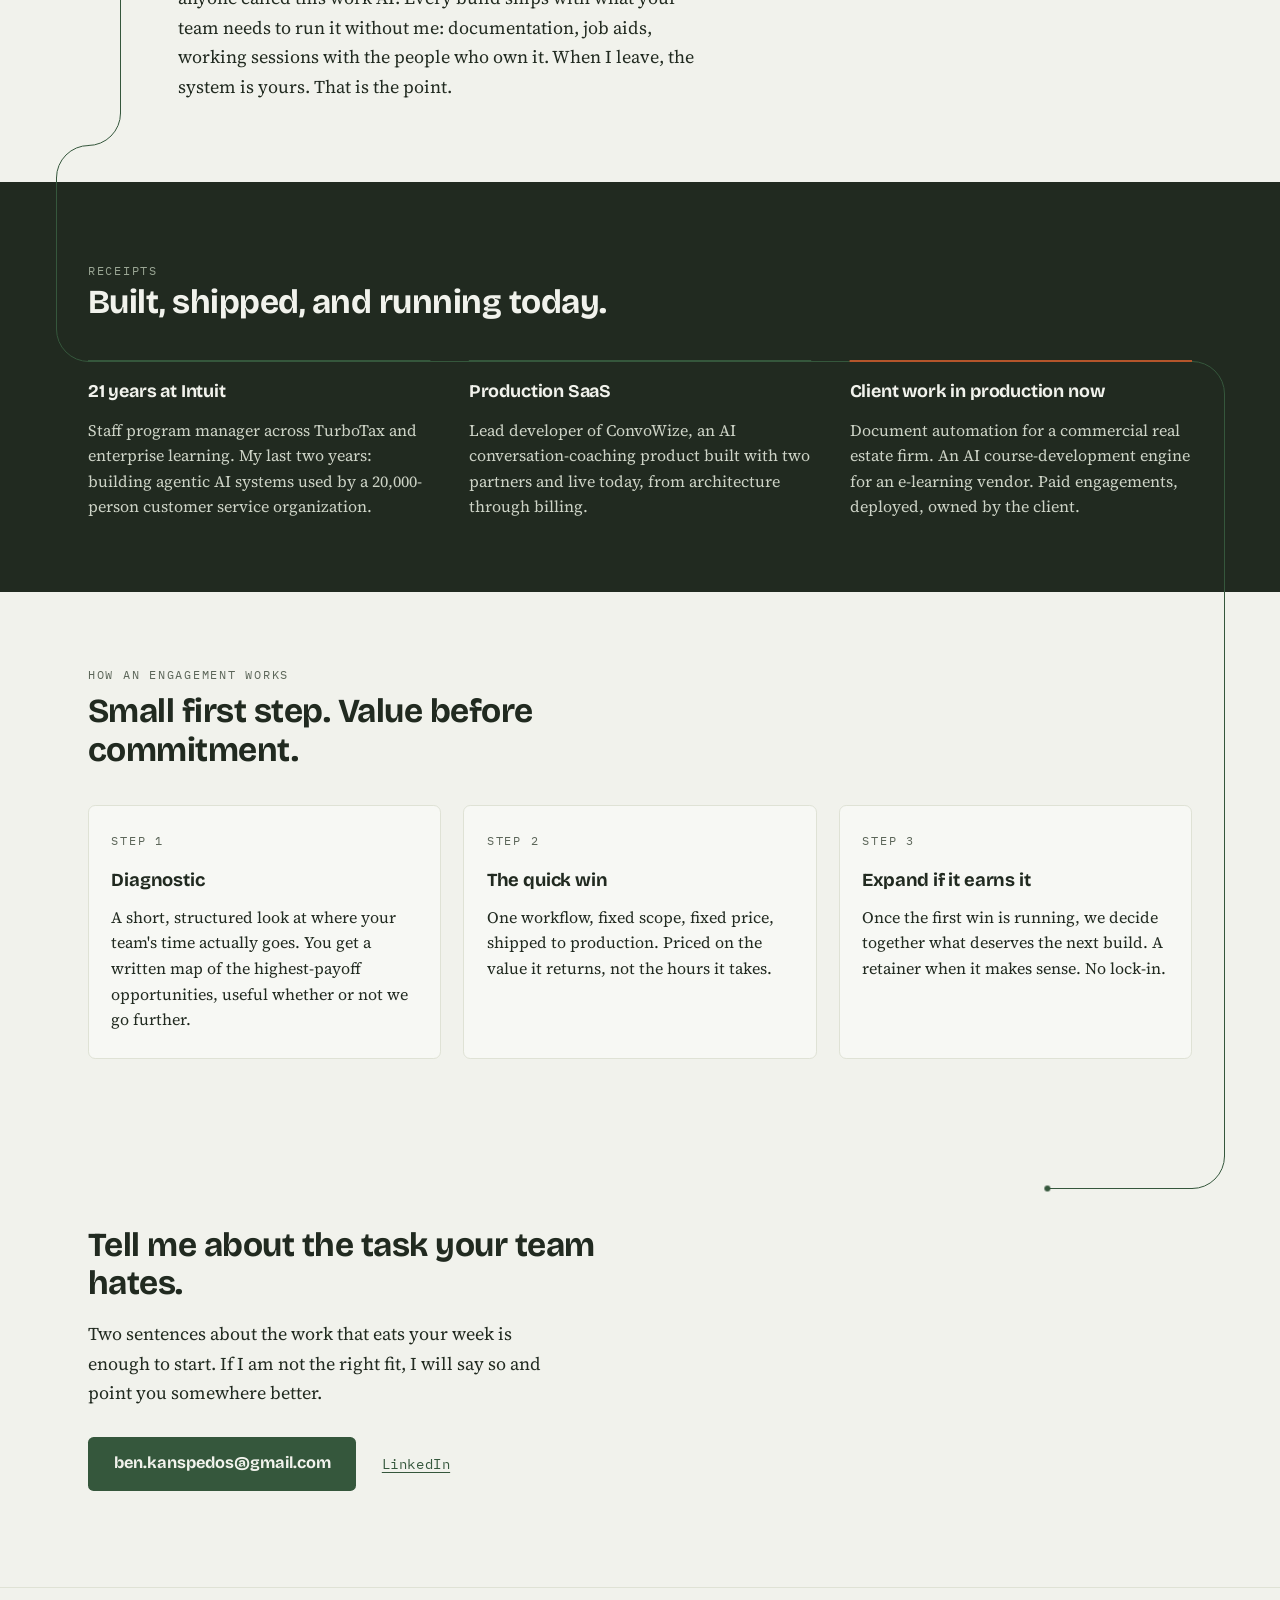
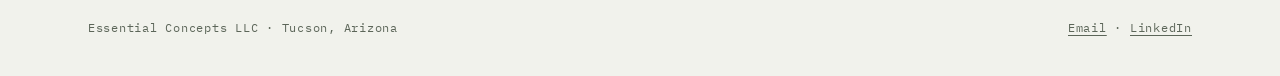
==== commit 6a403171: "fix(site): keep the thread inside the page width, refit it on rotation From the fresh-context review" ====
--- a/index.html
+++ b/index.html
@@ -3,7 +3,6 @@
 <head>
 <meta charset="utf-8">
 <meta name="viewport" content="width=device-width, initial-scale=1">
-<script>if("IntersectionObserver"in window&&window.matchMedia&&!window.matchMedia("(prefers-reduced-motion: reduce)").matches)document.documentElement.classList.add("lines")</script>
 <title>Ben Kanspedos · Applied AI Consulting · Essential Concepts LLC</title>
 <meta name="description" content="Companies have AI now and little to show for it. I find where it actually pays off, build the workflows, and make them stick. Applied AI consulting by Ben Kanspedos, Essential Concepts LLC, Tucson AZ.">
 <meta property="og:title" content="Ben Kanspedos · Applied AI Consulting">
@@ -190,105 +189,44 @@
 footer a{color:var(--faint)}
 footer a:hover{color:var(--green)}
 
-/* line work
-   The page's own lines draw themselves once as each section arrives: the rail,
-   the receipt rules, the card outlines and the contact rule, plus an underline
-   that passes under the three verbs in the hero. All of it is scoped to screen
-   and to html.lines, which the head script sets only when motion is allowed, so
-   reduced motion, print and no-script get the page exactly as it was.
-   .go starts a line. .set marks it drawn and hands it back to the plain rules
-   above, so the settled page is the page without any of this. */
-@media screen and (prefers-reduced-motion:no-preference){
-  /* the two easings: a draw, and a pass (in and out again). The keyframes below repeat them as plain values. */
-  .lines{--draw:cubic-bezier(.45,0,.25,1);--pass:cubic-bezier(.65,0,.35,1)}
-
-  /* text keeps its fade-up; a block's lines are drawn instead of faded */
-  .lines .reveal{opacity:1;transform:none}
-  .lines .reveal>:not(.rail):not(svg){opacity:0;transform:translateY(14px);transition:opacity .5s ease,transform .5s ease}
-  .lines .reveal.in>:not(.rail):not(svg){opacity:1;transform:none}
-
-  /* hero: an underline passes under each of the three verbs, once */
-  .lines .sub b{background:linear-gradient(var(--green),var(--green)) no-repeat 0 100%/0 2px}
-  .lines .sub b:last-of-type{background-image:linear-gradient(var(--clay),var(--clay))}
-  .lines .sub.go b{animation:pass 1.2s var(--pass) both}
-  .lines .sub.go b:nth-of-type(2){animation-delay:.3s}
-  .lines .sub.go b:nth-of-type(3){animation-delay:.6s}
-
-  /* rail: green runs from each node down to the next and closes its ring, then drains away and leaves the rail.
-     The sliding strip is the resting line stacked above the green one, so one slide draws and then drains. */
-  .lines .process:not(.set) .rail::before{content:none}
-  .lines .node:not(.set){border-color:transparent}
-  .seg{position:absolute;left:50%;top:1.05rem;bottom:-1.05rem;width:2px;transform:translateX(-50%);overflow:hidden;pointer-events:none}
-  .seg i{position:absolute;left:0;right:0;top:0;height:calc(200% + 3rem);background:linear-gradient(var(--mist) calc(50% - 1.5rem),var(--green) calc(50% + 1.5rem));transform:translateY(-100%)}
-  .ring{position:absolute;overflow:visible;pointer-events:none}
-  .ring path{stroke:var(--green);animation:draw .42s var(--draw) forwards}
-  .stick .ring path{stroke:var(--clay)}
-
-  /* receipts: one light line crosses the dark band and leaves the three rules behind it.
-     Each rule appears halfway through the pass, while the line covers it: keep its delay at half the pass. */
-  /* a receipt's text waits for its line (.go), not just for the scroll reveal (.in). All five classes are needed:
-     this has to outrank the generic .reveal.in rule above. */
-  .lines .receipt-grid .receipt.reveal:not(.go)>*{opacity:0;transform:translateY(14px)}
-  .lines .receipt:not(.set),.lines .receipt-grid:not(.set){position:relative}
-  .lines .receipt:not(.set) h3{border-top-color:transparent}
-  .lines .receipt:not(.set)::before{content:"";position:absolute;left:0;right:0;top:0;height:2px;background:var(--green);opacity:0}
-  .lines .receipt:last-child:not(.set)::before{background:var(--clay)}
-  .lines .receipt.go:not(.set)::before{opacity:1;transition:opacity 0s .6s}
-  .lines .receipt:not(.set)::after,.lines .receipt-grid:not(.set)::before{content:"";position:absolute;z-index:1;left:0;right:0;top:0;height:2px;background:linear-gradient(var(--paper),var(--paper)) no-repeat 0 100%/0 2px}
-  .lines .receipt.go::after{animation:pass 1.2s var(--pass) both}
-  .lines .receipt-grid.go::before{animation:pass 1.6s var(--pass) both}
-  /* stacked, each receipt has its own line; side by side, they share one across the band and follow it left to right */
-  @media(max-width:48rem){
-    .lines .receipt-grid:not(.set)::before{content:none}
-  }
-  @media not all and (max-width:48rem){
-    .lines .receipt:not(.set)::after{content:none}
-    .lines .receipt.go:not(.set)::before{transition-delay:.8s}
-    .lines .receipt-grid .receipt:nth-child(1)>*{transition-delay:.1s}
-    .lines .receipt-grid .receipt:nth-child(2)>*{transition-delay:.28s}
-    .lines .receipt-grid .receipt:nth-child(3)>*{transition-delay:.46s}
-  }
-
-  /* engagement cards: the outline is drawn in green and relaxes into the hairline as the fill arrives.
-     .rest draws under .ink, which spends its first 59% drawing, so the two times must stay matched. */
-  .lines .step{transition:background-color .5s ease}
-  .lines .step:not(.set){position:relative;border-color:transparent}
-  .lines .step:not(.fill){background-color:transparent}
-  .trace{position:absolute;left:-1px;top:-1px;overflow:visible;pointer-events:none}
-  .trace .rest{stroke:var(--mist);animation:draw .855s var(--draw) forwards}
-  .trace .ink{stroke:var(--green);animation:ink 1.45s forwards}
-  @media not all and (max-width:48rem){
-    .lines .step:nth-child(2) .trace path{animation-delay:.14s}
-    .lines .step:nth-child(3) .trace path{animation-delay:.28s}
-  }
-  /* an undrawn stroke sits a hair past its own length: at exactly 1, a sharp screen shows a speck at its start */
-  .ring path,.trace path{stroke-dasharray:1 2;stroke-dashoffset:1.01}
-
-  /* contact: the one rule extends from the left and stays */
-  .lines .contact .card:not(.set){position:relative;border-top-color:transparent}
-  .lines .contact .card:not(.set)::before{content:"";position:absolute;left:0;right:0;top:-3px;height:3px;background:var(--green);transform:scaleX(0);transform-origin:0 50%}
-  .lines .contact .card.go:not(.set)::before{transform:none;transition:transform .9s var(--draw)}
-}
-/* a line draws in from its start, holds, then leaves from its start */
-@keyframes pass{
-  0%{background-size:0 2px;background-position:0 100%}
-  42%{background-size:100% 2px;background-position:0 100%}
-  58%{background-size:100% 2px;background-position:100% 100%}
-  100%{background-size:0 2px;background-position:100% 100%}
-}
-/* the rail strip: green slides in over the gap, holds while the ring closes, then slides on and leaves the resting line */
-@keyframes run{
-  0%{transform:translateY(-100%);animation-timing-function:cubic-bezier(.45,0,.25,1)}
-  44%{transform:translateY(calc(-50% - 1.5rem))}
-  56%{transform:translateY(calc(-50% - 1.5rem));animation-timing-function:cubic-bezier(.65,0,.35,1)}
-  100%{transform:none}
-}
-@keyframes ink{
-  0%{stroke-dashoffset:1.01;animation-timing-function:cubic-bezier(.45,0,.25,1)}
-  59%{stroke-dashoffset:0;opacity:1}
-  100%{stroke-dashoffset:0;opacity:0}
-}
-@keyframes draw{to{stroke-dashoffset:0}}
+/* thread: one hairline drawn down the page on scroll, stringing the page's own rules
+   together. The script at the end of the page builds it, and only when motion is allowed,
+   so without it every rule above stays static. */
+/* One box holds the whole drawing, and its width is the page's own. Nothing inside it can
+   push the page wider than the screen, which on a rotated phone would shrink the whole
+   page to fit until the drawing was rebuilt. */
+.thread-box{position:absolute;top:0;left:0;right:0;overflow:hidden;pointer-events:none}
+.thread,.thread-tip{position:absolute;top:0;left:0}
+.thread path{fill:none;stroke:var(--green);stroke-linecap:round}
+/* where the thread runs along one of the page's rules, the rule is inked at its own weight
+   (read from the rule itself by the script) and in its own colour */
+.thread .rule{stroke-linecap:butt}
+.thread .clay{stroke:var(--clay)}
+/* the one flourish: on the dark band each receipt rule arrives lit, then settles to its own colour */
+.thread .fresh{animation:thread-settle 1.8s ease-in-out}
+@keyframes thread-settle{0%,20%{stroke:var(--paper)}}
+/* the point the thread is being drawn from: the same dot that fills each rail node. It has
+   its own layer, so moving it costs no repaint. */
+.thread-tip{width:6px;height:6px;margin:-3px 0 0 -3px;border-radius:50%;background:var(--green);opacity:0;transition:opacity .4s ease;will-change:transform}
+.thread-tip.on{opacity:1}
+.thread-tip.ink{background:var(--paper)}
+.node::after{
+  content:"";
+  position:absolute;inset:2px;
+  border-radius:50%;
+  background:var(--green);
+  transform:scale(0);
+  transition:transform .3s ease;
+}
+.stage.stick .node::after{background:var(--clay)}
+.node.lit::after{transform:scale(1)}
+@media screen{
+  /* the thread inks these rules itself */
+  .threaded .receipts .receipt h3,.threaded-card .contact .card{border-top-color:transparent}
+  /* the thread ends at this button: keep the button's focus ring above it */
+  .threaded .contact .btn{position:relative;z-index:1}
+}
+@media print{.thread-box,.node::after{display:none}}
 </style>
 </head>
 <body>
@@ -421,165 +359,275 @@
 
 <script>
 (function(){
-  var doc=document,root=doc.documentElement;
-  function all(sel){return [].slice.call(doc.querySelectorAll(sel))}
-  var els=all(".reveal");
-  function showAll(){els.forEach(function(el){el.classList.add("in")})}
-  // html.lines is absent under reduced motion or without IntersectionObserver:
-  // show everything at once, as the page always has.
-  if(!root.classList.contains("lines")){showAll();return}
-
-  // If the line work ever throws, fall back to the plain page instead of leaving anything hidden.
-  function bail(){root.classList.remove("lines");showAll()}
-  function safe(fn){return function(){try{return fn.apply(this,arguments)}catch(err){bail()}}}
-
-  safe(function(){
-    function svg(tag,attrs){
-      var el=doc.createElementNS("http://www.w3.org/2000/svg",tag);
-      for(var k in attrs)el.setAttribute(k,attrs[k]);
-      return el;
-    }
-    function overlay(cls,w,h){return svg("svg",{"class":cls,width:w,height:h,"aria-hidden":"true"})}
-    // A drawable stroke. pathLength 1 lets one dash stand for the whole line. fill is an attribute, not a style,
-    // so the shape can never show filled if the stylesheet stops applying mid-draw.
-    function stroke(d,cls){return svg("path",{d:d,"class":cls||"",pathLength:1,fill:"none"})}
-    // .set hands a drawn line back to its plain rule in the stylesheet
-    function settle(el){el.classList.add("set")}
-
-    /* rail: one drawable segment per gap between nodes, hung from the upper node's rail */
-    var nodes=all(".node");
-    var segs=nodes.slice(0,-1).map(function(n){
-      var seg=doc.createElement("span");
-      seg.className="seg";seg.setAttribute("aria-hidden","true");seg.appendChild(doc.createElement("i"));
-      return n.parentNode.appendChild(seg);
+  var reduce=window.matchMedia("(prefers-reduced-motion: reduce)").matches;
+  var els=document.querySelectorAll(".reveal");
+  if(reduce||!("IntersectionObserver" in window)){
+    els.forEach(function(el){el.classList.add("in")});
+    return;
+  }
+  var io=new IntersectionObserver(function(entries){
+    entries.forEach(function(e){
+      if(e.isIntersecting){e.target.classList.add("in");io.unobserve(e.target)}
     });
-    var state=nodes.map(function(){return 0}),waiting=[]; // per node: 0 idle, 1 drawing, 2 drawn
-    var sliding=0; // segments still drawing or draining
-    // the rail goes back to the real one only when every ring is closed and every segment has finished draining
-    function finish(){
-      if(sliding||!state.every(function(v){return v===2}))return;
-      settle(doc.querySelector(".process"));
-      segs.forEach(function(seg){seg.remove()});
-    }
-
-    // close node i's ring from the top, both ways round, after `wait` seconds
-    function ring(i,wait){
-      var n=nodes[i],size=n.offsetWidth,bw=n.clientLeft,c=size/2,r=c-bw/2,s=overlay("ring",size,size);
-      s.style.cssText="left:-"+bw+"px;top:-"+bw+"px";
-      [1,0].forEach(function(side){
-        var half=stroke("M"+c+" "+bw/2+"A"+r+" "+r+" 0 0 "+side+" "+c+" "+(size-bw/2));
-        half.style.cssText="stroke-width:"+bw+"px;animation-delay:"+wait+"s";
-        s.appendChild(half);
-      });
-      s.lastChild.addEventListener("animationend",safe(function(){
-        settle(n);s.remove();state[i]=2;
-        if(waiting[i+1])arrive(i+1);
-        finish();
-      }));
-      n.appendChild(s);
-    }
-    function arrive(i){
-      if(state[i])return;
-      // wait while the node above is drawing, or is itself queued behind its own, so the three always close in order
-      if(i&&(state[i-1]===1||waiting[i-1])){waiting[i]=1;return}
-      waiting[i]=0;state[i]=1;
-      if(!i)return ring(0,0);
-      // run spends 44% of its length drawing down to the node: about 620px a second, held between .5s and .8s
-      var draw=Math.min(.8,Math.max(.5,segs[i-1].offsetHeight/620)),line=segs[i-1].firstChild;
-      sliding++;
-      line.addEventListener("animationend",safe(function(){sliding--;finish()}));
-      line.style.animation="run "+draw/.44+"s forwards";
-      ring(i,draw-.07); // the ring starts as the line touches it
-    }
-
-    /* engagement cards: the 1px border as one path along its center line, clockwise from the top-left corner */
-    function trace(card){
-      var box=card.getBoundingClientRect(),s=overlay("trace",box.width,box.height);
-      var x=box.width-.5,y=box.height-.5,r=parseFloat(getComputedStyle(card).borderTopLeftRadius)-.5,arc="A"+r+" "+r+" 0 0 1 ";
-      var d="M"+(r+.5)+" .5H"+(x-r)+arc+x+" "+(r+.5)+"V"+(y-r)+arc+(x-r)+" "+y+"H"+(r+.5)+arc+".5 "+(y-r)+"V"+(r+.5)+arc+(r+.5)+" .5Z";
-      function outline(cls,done){s.appendChild(stroke(d,cls)).addEventListener("animationend",safe(done))}
-      outline("rest",function(){card.classList.add("fill")});
-      outline("ink",function(){settle(card);s.remove()});
-      card.appendChild(s);
-    }
-
-    /* receipts and contact: their lines are all CSS, so they only need starting and handing back */
-    var grid=doc.querySelector(".receipt-grid"),receipts=all(".receipt"),cards=all(".step"),contact=doc.querySelector(".contact .card");
-    doc.addEventListener("animationend",safe(function(e){
-      if(e.animationName!=="pass")return;
-      if(e.target===grid){ // the shared line, side by side
-        settle(grid);
-        receipts.forEach(function(r){r.classList.add("go");settle(r)});
-      }else if(e.target.parentNode===grid){ // a receipt's own line, stacked
-        settle(e.target);
-        // once all three have drawn, settle the grid too, so turning the phone cannot replay the shared line
-        if(receipts.every(function(r){return r.classList.contains("set")}))settle(grid);
-      }
-    }));
-    doc.addEventListener("transitionend",safe(function(e){
-      if(e.target===contact&&e.pseudoElement==="::before")settle(contact);
-    }));
-
-    // text fades up as it always has, as soon as a block starts to show (a receipt's also waits for its line)
-    var io=new IntersectionObserver(safe(function(entries){
-      entries.forEach(function(e){
-        if(e.isIntersecting){e.target.classList.add("in");io.unobserve(e.target)}
-      });
-    }),{threshold:.18});
-    els.forEach(function(el){io.observe(el)});
-
-    // A line starts later than its text: once its top edge is `inset` percent of the viewport above the bottom
-    // edge, so the draw happens in view and not at the fold.
-    var lines=nodes.concat(receipts,cards,contact),begun=[];
-    function begin(el){
-      if(begun.indexOf(el)>-1)return;
-      begun.push(el);
-      var i=nodes.indexOf(el);
-      if(i>-1)arrive(i);
-      else if(cards.indexOf(el)>-1)trace(el);
-      else{el.classList.add("go");if(el.parentNode===grid)grid.classList.add("go")}
-    }
-    function watch(el,inset){
-      var o=new IntersectionObserver(safe(function(entries){
-        if(entries.some(function(e){return e.isIntersecting})){o.disconnect();begin(el)}
-      }),{rootMargin:"0px 0px -"+Math.min(80,inset)+"% 0px"});
-      o.observe(el);
-    }
-    function share(el){return 100*el.offsetHeight/window.innerHeight} // its height as a percent of the viewport's
-    // The lines start watching at the first scroll, or once the hero's underlines have had their turn,
-    // so a first node already on screen at load draws after the hero instead of during the first paint.
-    var started=0;
-    function start(){
-      if(started)return;
-      started=1;
-      nodes.concat(contact).forEach(function(el){watch(el,15)}); // a node or the contact rule, 15% up
-      receipts.forEach(function(el){watch(el,share(el)+5)}); // a receipt, wholly in view
-      cards.forEach(function(el){watch(el,.6*share(el)+15)}); // a card, most of it in view
-      // at the foot of the page, start whatever is on screen but was never brought that far up
-      var foot=new IntersectionObserver(safe(function(entries){
-        if(!entries.some(function(e){return e.isIntersecting}))return;
-        foot.disconnect();
-        lines.forEach(function(el){if(el.getBoundingClientRect().bottom>0)begin(el)});
-      }),{threshold:1});
-      foot.observe(doc.querySelector("footer"));
-    }
-    if(window.scrollY)start();
-    else window.addEventListener("scroll",safe(start),{once:true,passive:true});
-
-    /* hero: wait for the webfonts so each underline fits its word, and for the tab to be showing */
-    var sub=doc.querySelector(".hero .sub"),swept=0;
-    function sweep(){
-      if(swept)return;
-      if(doc.hidden){doc.addEventListener("visibilitychange",sweep,{once:true});return}
-      swept=1;
-      setTimeout(function(){sub.classList.add("go")},400);
-      setTimeout(safe(start),1700);
-    }
-    if(doc.fonts&&doc.fonts.ready)doc.fonts.ready.then(sweep);
-    setTimeout(sweep,1500);
-  })();
+  },{threshold:.18});
+  els.forEach(function(el){io.observe(el)});
 })();
 </script>
 
+<script>
+/* Thread: one continuous hairline, drawn as the page is scrolled and never undrawn. It
+   runs down the FIND / BUILD / STICK rail, through the receipt rules and the contact rule,
+   and ends at the email button, inking each of those rules as it passes. Reduced motion
+   never builds it: that visitor gets the static page. */
+(function(){
+  if(window.matchMedia("(prefers-reduced-motion: reduce), (forced-colors: active)").matches||!("ResizeObserver" in window))return;
+  var root=document.documentElement,body=document.body,
+      nodes=document.querySelectorAll(".process .node"),
+      rules=document.querySelectorAll(".receipt h3"),
+      band=document.querySelector(".receipts"),
+      card=document.querySelector(".contact .card"),
+      btn=document.querySelector(".contact .btn");
+  if(nodes.length<2||!rules.length||!band||!card||!btn)return;
+
+  var HAIR=1,    // px: the thread's weight, before it is fitted to whole device pixels
+      PEN=.72,   // how far down the viewport the line has been drawn
+      TAU=.1,    // seconds the line trails the scroll by
+      ACC=4000,  // px/s2: eases the line into a long run
+      VMAX=1200, // px/s: keeps a full-width run deliberate
+      VMIN=90;   // px/s: no endless tail when it settles
+
+  var NS="http://www.w3.org/2000/svg";
+  function make(tag,cls){var e=document.createElementNS(NS,tag);if(cls)e.setAttribute("class",cls);return e}
+  var frame=document.createElement("div"),svg=make("svg","thread"),tip=document.createElement("i");
+  frame.className="thread-box";
+  frame.setAttribute("aria-hidden","true");
+  frame.appendChild(svg);frame.appendChild(tip);
+  body.appendChild(frame);
+
+  var pieces=[],strokes=[],marks=[],total=0,endY=0,pageH=0,laidW=0,bandTop=0,bandBottom=0,
+      drawn=0,goal=0,vel=0,raf=0,last=0,queued=0,lit=0,dead=0,tipClass="";
+  function clamp(v,lo,hi){return Math.max(lo,Math.min(hi,v))}
+
+  // An element's box in page space, as laid out: the reveal offset is taken back out.
+  function box(e){
+    var r=e.getBoundingClientRect(),p=e.closest(".reveal"),dy=0;
+    if(p){var t=getComputedStyle(p).transform;if(t&&t!=="none")dy=new DOMMatrixReadOnly(t).m42}
+    return{l:r.left+window.scrollX,r:r.right+window.scrollX,t:r.top+window.scrollY-dy,b:r.bottom+window.scrollY-dy,w:r.width,h:r.height};
+  }
+
+  // How much of the line lies above a height on the page. The route never climbs, and a
+  // level run counts whole as soon as its height is reached.
+  function lenAt(y){
+    var l=0;
+    for(var i=0;i<pieces.length;i++){
+      var s=pieces[i];
+      if(y>=s.y1){l=s.b;continue}
+      if(y>s.y0)l=s.a+(s.b-s.a)*(y-s.y0)/(s.y1-s.y0);
+      break;
+    }
+    return l;
+  }
+
+  // Where the line has got to, worked out from the route itself so the frame loop never
+  // has to ask the browser to measure anything.
+  function pointAt(l){
+    for(var i=0;i<pieces.length;i++){
+      var s=pieces[i];
+      if(l>s.b&&i<pieces.length-1)continue;
+      var f=clamp((l-s.a)/(s.b-s.a),0,1);
+      if(!s.arc)return[s.x0+(s.x1-s.x0)*f,s.y0+(s.y1-s.y0)*f];
+      var c=Math.cos(f*Math.PI/2)*s.arc,n=Math.sin(f*Math.PI/2)*s.arc;
+      return[s.x0+s.vx*(s.arc-c)+s.ux*n,s.y0+s.vy*(s.arc-c)+s.uy*n];
+    }
+    return[0,0];
+  }
+
+  // Length of line before a point on one of its level runs.
+  function along(x,y){
+    for(var i=0;i<pieces.length;i++){
+      var s=pieces[i];
+      if(!s.arc&&s.y0===s.y1&&Math.abs(s.y0-y)<.01)
+        return s.a+Math.abs(clamp(x,Math.min(s.x0,s.x1),Math.max(s.x0,s.x1))-s.x0);
+    }
+    return 0;
+  }
+
+  // One stroke of the drawing: where along the thread it starts and how long it is. The
+  // thread is a stroke per piece of its route, so a frame repaints only the piece being
+  // drawn, plus a stroke for each of the page's own rules it inks on the way.
+  function stroke(cls,d,a,len,lights){
+    var e=make("path",cls);
+    e.setAttribute("d",d);
+    svg.appendChild(e);
+    strokes.push({e:e,a:a,len:len,v:-1,lights:lights});
+    return e;
+  }
+  function rule(cls,w,x1,y1,x2,y2,a,lights){
+    stroke("rule "+cls,"M"+x1+" "+y1+"L"+x2+" "+y2,a,Math.abs(x2-x1)+Math.abs(y2-y1),lights).style.strokeWidth=w;
+  }
+
+  function layout(){
+    var dpr=window.devicePixelRatio||1,W=root.clientWidth,
+        was=total?drawn/total:0,wasGoal=total?goal/total:0;
+    // a line's weight as the browser paints a border: whole device pixels, never less than one
+    function weight(v){return Math.max(1,Math.floor(parseFloat(v)*dpr+.01))/dpr}
+    // nearest place on the device pixel grid for an edge, and for the middle of the hairline
+    function snap(v){return Math.round(v*dpr)/dpr}
+    function mid(v){return Math.round(hair*dpr)%2?snap(v-.5/dpr)+.5/dpr:snap(v)}
+    var hair=weight(HAIR),
+        n=[].map.call(nodes,box),c=box(card),b=box(btn),band_=box(band),
+        gut=Math.min(32,c.l/2), // every corner lives in the page margin
+        xl=mid(c.l-gut),xr=mid(W-c.l+gut),
+        xrail=snap(n[0].l)+n[0].w/2,xn=mid(xrail),y0=n[0].t+n[0].h/2,
+        railW=weight(getComputedStyle(nodes[0].parentNode,"::before").width),
+        yj=mid((box(nodes[nodes.length-1].closest(".stage")).b+band_.t)/2),
+        pts=[[xn,y0],[xn,yj],[xl,yj]],rows=[],side=0;
+
+    // the receipt rules, row by row, swept in alternate directions
+    rules.forEach(function(h,i){
+      var r=box(h),w=weight(getComputedStyle(h).borderTopWidth),y=snap(r.t)+w/2,k=rows[rows.length-1];
+      if(!k||Math.abs(k.at-y)>1)rows.push(k={at:y,y:mid(y),rules:[]});
+      k.rules.push({l:r.l,r:r.r,w:w,cls:i===rules.length-1?"clay":""});
+    });
+    rows.forEach(function(k){pts.push([side?xr:xl,k.y]);side^=1;pts.push([side?xr:xl,k.y])});
+
+    // the contact rule, then down to the email button (only while the button is the first
+    // thing on its row: with anything to its left the line would have to cross it)
+    var barW=weight(getComputedStyle(card).borderTopWidth),bar=snap(c.t)+barW/2,yc=mid(bar),yb=b.t+b.h/2;
+    pts.push([side?xr:xl,yc]);
+    if(side)pts.push([xl,yc]);
+    if(Math.abs(b.l-c.l)<1)pts.push([xl,yb],[b.l,yb]);
+
+    // the route in pieces, straight runs and quarter-turn corners, each with its place
+    // along the thread so the scroll can be mapped onto it
+    var len=0,at=pts[0];
+    pieces=[];
+    function run(x,y,rad,ux,uy,vx,vy,cw){
+      var l=rad?Math.PI*rad/2:Math.abs(x-at[0])+Math.abs(y-at[1]);
+      if(l>.01){
+        pieces.push({a:len,b:len+l,x0:at[0],y0:at[1],x1:x,y1:y,arc:rad||0,ux:ux,uy:uy,vx:vx,vy:vy,
+          d:"M"+at[0]+" "+at[1]+(rad?"A"+rad+" "+rad+" 0 0 "+cw+" ":"L")+x+" "+y});
+        len+=l;
+      }
+      at=[x,y];
+    }
+    for(var i=1;i<pts.length;i++){
+      var o=pts[i-1],p=pts[i],q=pts[i+1],
+          din=Math.abs(p[0]-o[0])+Math.abs(p[1]-o[1]),
+          dout=q?Math.abs(q[0]-p[0])+Math.abs(q[1]-p[1]):0;
+      if(!din)continue;
+      var ux=(p[0]-o[0])/din,uy=(p[1]-o[1])/din,vx=dout?(q[0]-p[0])/dout:ux,vy=dout?(q[1]-p[1])/dout:uy,
+          turn=ux*vy-uy*vx,
+          rad=Math.min(gut,i>1?din/2:din,i<pts.length-2?dout/2:dout);
+      if(!turn||rad<.5){run(p[0],p[1]);continue}
+      run(p[0]-ux*rad,p[1]-uy*rad);
+      run(p[0]+vx*rad,p[1]+vy*rad,rad,ux,uy,vx,vy,turn>0?1:0);
+    }
+    total=len;endY=at[1];bandTop=band_.t;bandBottom=band_.b;pageH=body.offsetHeight;
+    frame.style.height=pageH+"px";
+    svg.setAttribute("width",W);svg.setAttribute("height",pageH);
+    svg.style.strokeWidth=hair;
+
+    // the strokes: the hairline itself, then the rules it inks on its way (the rail, each
+    // receipt rule, the contact rule)
+    while(svg.firstChild)svg.removeChild(svg.firstChild);
+    strokes=[];
+    pieces.forEach(function(s){stroke("",s.d,s.a,s.b-s.a)});
+    rule("",railW,xrail,y0,xrail,n[n.length-1].t+n[0].h/2,0);
+    rows.forEach(function(k,j){k.rules.forEach(function(u){
+      var from=j%2?u.r:u.l;
+      rule(u.cls,u.w,from,k.at,j%2?u.l:u.r,k.at,along(from,k.y),true);
+    })});
+    if(side)rule("",barW,c.r,bar,c.l,bar,along(c.r,yc));
+    marks=n.map(function(m,i){return{e:nodes[i],at:Math.max(0,m.t-n[0].t-m.h/2)}});
+    root.classList.add("threaded");
+    root.classList.toggle("threaded-card",!!side);
+
+    // The same width is the same route, re-fitted: the line carries over as a share of its
+    // length. A new width is a new route: the line is redrawn to where the reader is now.
+    if(W===laidW||!laidW){drawn=was*total;goal=Math.max(wasGoal*total,lenAt(pen()))}
+    else drawn=goal=wasGoal<1?lenAt(pen()):total;
+    laidW=W;
+    draw();
+    wake();
+  }
+
+  // The height on the page the line should have reached: a fixed way down the viewport,
+  // pulled forward over the last screen so the line always arrives at the button.
+  function pen(){
+    var vh=window.innerHeight,sy=window.scrollY,max=Math.max(1,pageH-vh),
+        y=sy+vh*PEN,shy=endY+4-(max+vh*PEN);
+    if(shy>0)y+=shy*clamp((sy-max+vh)/vh,0,1);
+    return y;
+  }
+
+  // Writes only, and only to what changed: a dash length on the stroke being drawn (and on
+  // a rule being inked alongside it), and a transform for the tip.
+  function draw(){
+    strokes.forEach(function(o){
+      var v=clamp(drawn-o.a,0,o.len);
+      if(v===o.v)return;
+      // lit only when it is drawn in view: a rule inked whole in one frame was skipped past
+      if(o.lights&&!o.v&&v&&v<o.len)o.e.classList.add("fresh");
+      if(!o.v!==!v)o.e.style.visibility=v?"visible":"hidden";
+      o.v=v;
+      o.e.style.strokeDasharray=v<o.len?v+" "+(o.len+9):"none";
+    });
+    while(lit<marks.length&&drawn>marks[lit].at)marks[lit++].e.classList.add("lit");
+    var p=pointAt(drawn),
+        cls="thread-tip"+(drawn&&drawn<total?" on":"")+(p[1]>bandTop&&p[1]<bandBottom?" ink":"");
+    tip.style.transform="translate("+p[0]+"px,"+p[1]+"px)";
+    if(cls!==tipClass)tip.className=tipClass=cls;
+  }
+
+  function step(now){
+    var dt=last?Math.min(.05,(now-last)/1000):1/60;last=now;
+    // line already above the viewport is not worth animating
+    drawn=Math.max(drawn,Math.min(goal,lenAt(window.scrollY-24)));
+    vel=Math.min(Math.max((goal-drawn)/TAU,VMIN),vel+ACC*dt,VMAX);
+    drawn+=vel*dt;
+    if(goal-drawn<.5){drawn=goal;vel=0}
+    draw();
+    raf=drawn<goal?requestAnimationFrame(step):0;
+  }
+
+  function wake(){if(drawn<goal&&!raf){last=0;raf=requestAnimationFrame(step)}}
+
+  // The line only ever grows: scrolling back up leaves it as it is. While the page is a
+  // different width from the one the route was fitted to, a rebuild is on its way and the
+  // old route says nothing true about the new page, so this waits for it.
+  function follow(){
+    if(root.clientWidth!==laidW)return;
+    var to=lenAt(pen());
+    if(to>goal){goal=to;wake()}
+  }
+
+  function relay(){if(!queued)queued=requestAnimationFrame(function(){queued=0;layout()})}
+
+  // If any of this ever throws, the thread steps aside for good and the page keeps its own
+  // static rules: nothing is left hidden or half-drawn.
+  function guard(fn){
+    return function(a){
+      if(dead)return;
+      try{fn(a)}catch(e){
+        dead=1;
+        root.classList.remove("threaded","threaded-card");
+        frame.style.display="none";
+        nodes.forEach(function(n){n.classList.remove("lit")});
+      }
+    };
+  }
+  layout=guard(layout);step=guard(step);follow=guard(follow);
+
+  // re-fitted in the same frame the page reflows, so an inked rule never sits off its heading
+  new ResizeObserver(layout).observe(body);
+  if(document.fonts&&document.fonts.ready)document.fonts.ready.then(relay);
+  window.addEventListener("load",relay);
+  window.addEventListener("scroll",follow,{passive:true});
+  window.addEventListener("resize",follow);
+  layout();
+})();
+</script>
+
 </body>
 </html>
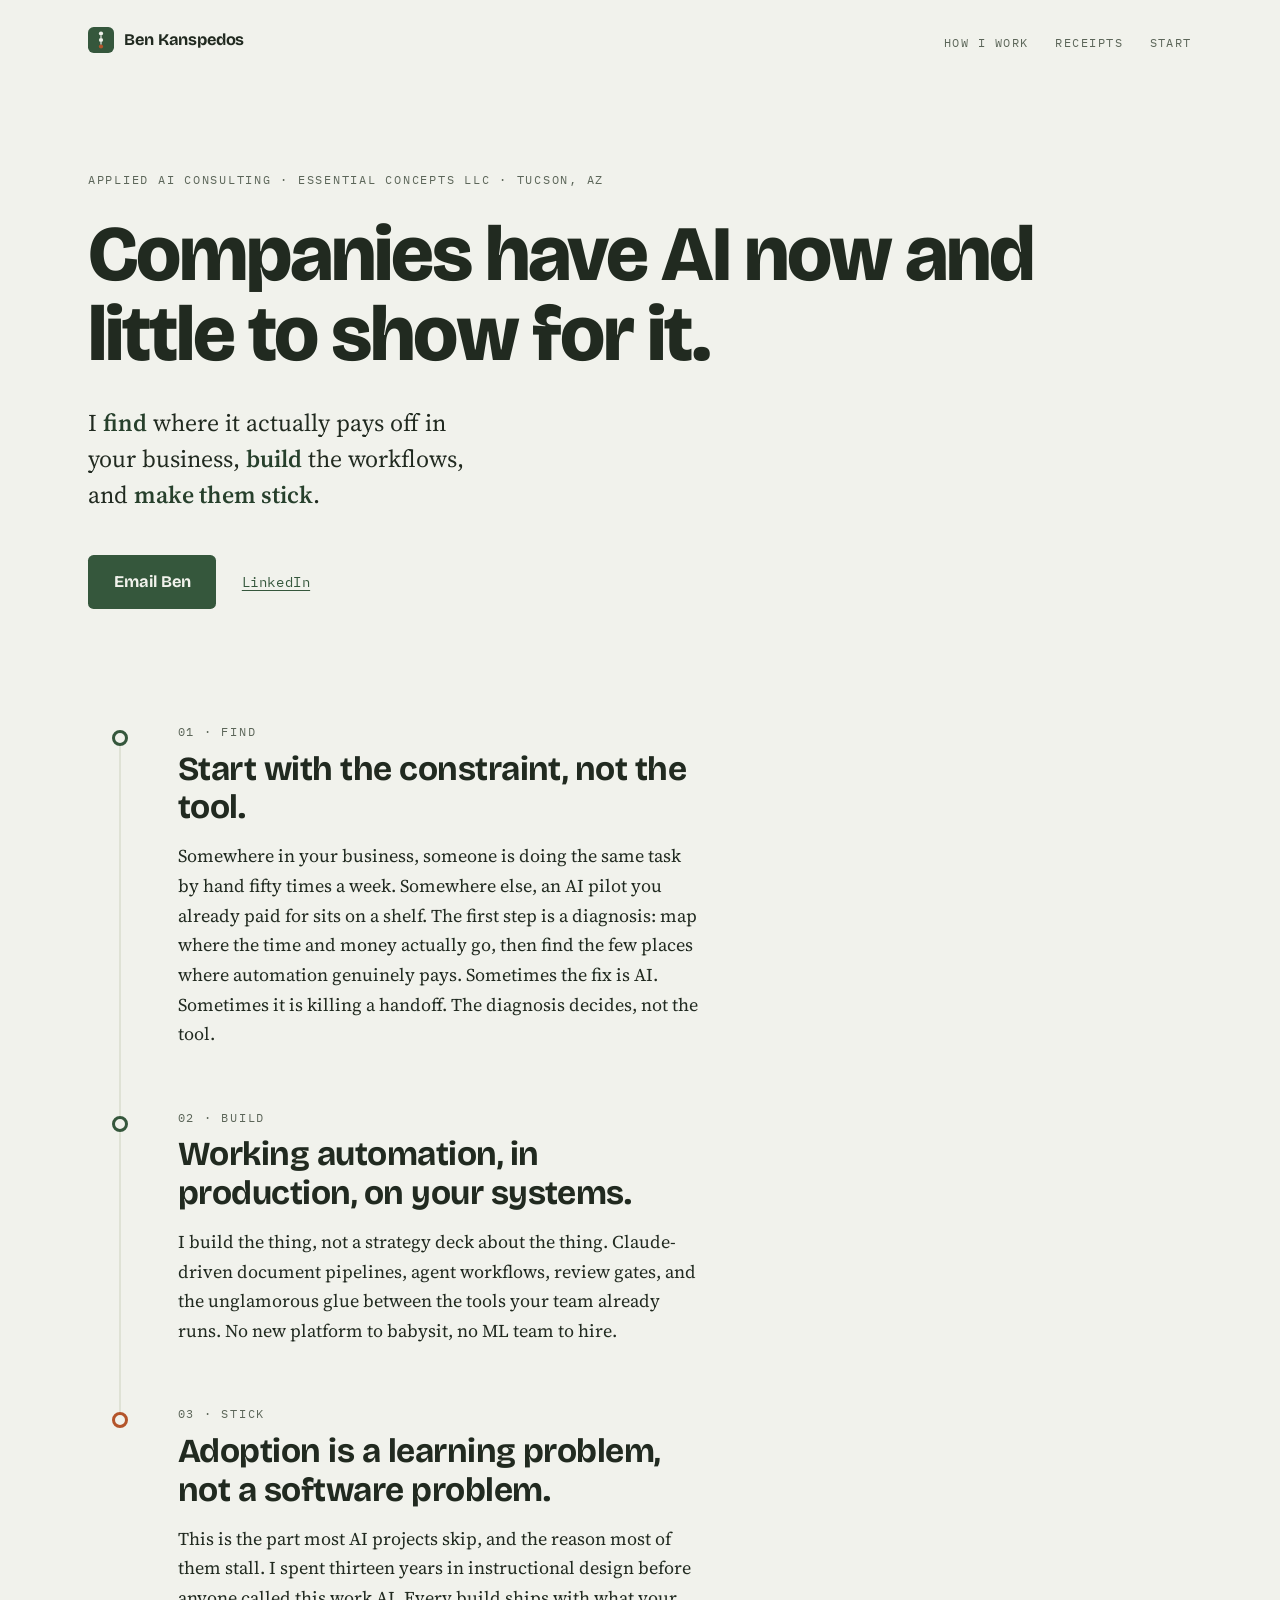
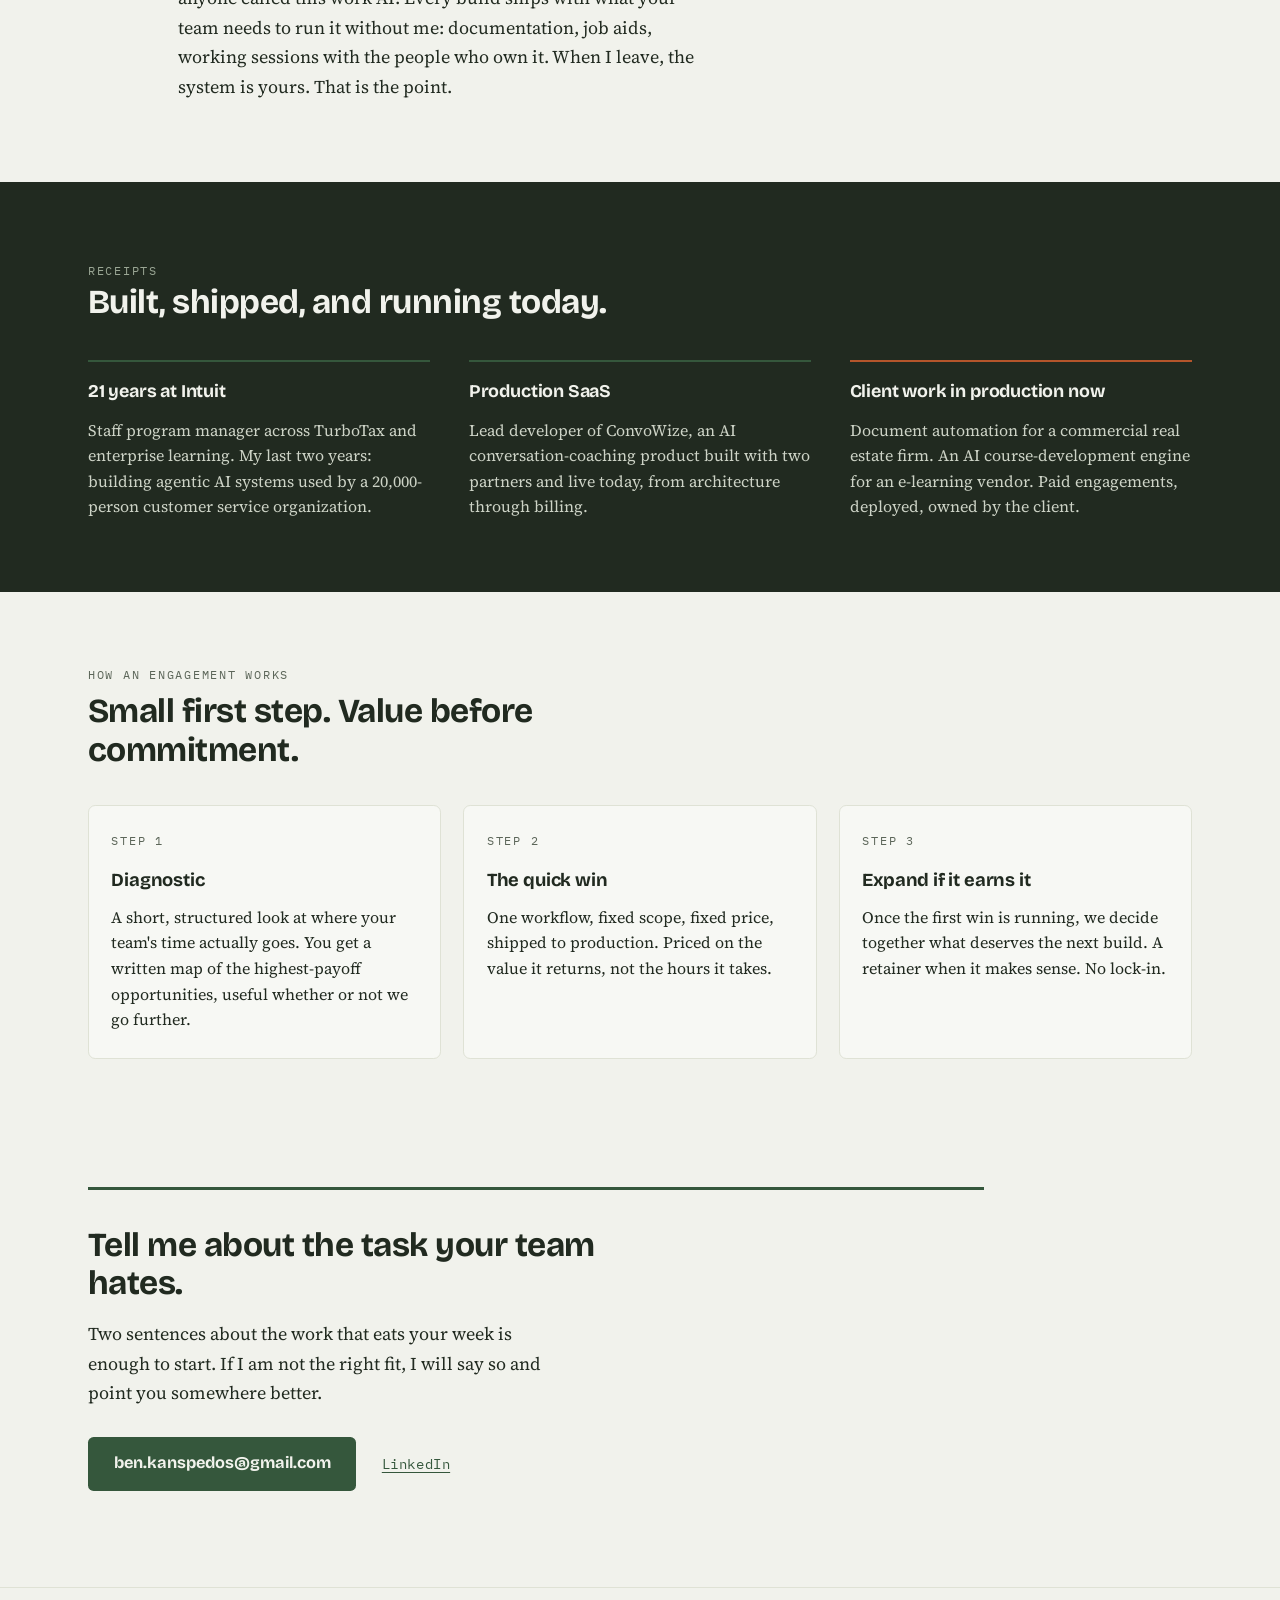
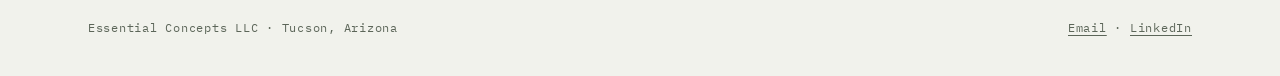
==== commit f9110ea9: "fix(site): show the revealed text without JavaScript and in print - the .reveal blocks start at opac" ====
--- a/index.html
+++ b/index.html
@@ -3,6 +3,7 @@
 <head>
 <meta charset="utf-8">
 <meta name="viewport" content="width=device-width, initial-scale=1">
+<script>if("IntersectionObserver"in window&&window.matchMedia&&!window.matchMedia("(prefers-reduced-motion: reduce)").matches)document.documentElement.classList.add("lines")</script>
 <title>Ben Kanspedos · Applied AI Consulting · Essential Concepts LLC</title>
 <meta name="description" content="Companies have AI now and little to show for it. I find where it actually pays off, build the workflows, and make them stick. Applied AI consulting by Ben Kanspedos, Essential Concepts LLC, Tucson AZ.">
 <meta property="og:title" content="Ben Kanspedos · Applied AI Consulting">
@@ -142,6 +143,8 @@
 .reveal{opacity:0;transform:translateY(14px);transition:opacity .5s ease,transform .5s ease}
 .reveal.in{opacity:1;transform:none}
 @media (prefers-reduced-motion:reduce){.reveal{opacity:1;transform:none;transition:none}}
+/* a printed page was never scrolled, so nothing below the fold has been revealed yet: show it all */
+@media print{.reveal{opacity:1;transform:none}}
 
 /* receipts */
 .receipts{background:var(--ink);color:var(--paper);padding:4.5rem 0}
@@ -189,45 +192,107 @@
 footer a{color:var(--faint)}
 footer a:hover{color:var(--green)}
 
-/* thread: one hairline drawn down the page on scroll, stringing the page's own rules
-   together. The script at the end of the page builds it, and only when motion is allowed,
-   so without it every rule above stays static. */
-/* One box holds the whole drawing, and its width is the page's own. Nothing inside it can
-   push the page wider than the screen, which on a rotated phone would shrink the whole
-   page to fit until the drawing was rebuilt. */
-.thread-box{position:absolute;top:0;left:0;right:0;overflow:hidden;pointer-events:none}
-.thread,.thread-tip{position:absolute;top:0;left:0}
-.thread path{fill:none;stroke:var(--green);stroke-linecap:round}
-/* where the thread runs along one of the page's rules, the rule is inked at its own weight
-   (read from the rule itself by the script) and in its own colour */
-.thread .rule{stroke-linecap:butt}
-.thread .clay{stroke:var(--clay)}
-/* the one flourish: on the dark band each receipt rule arrives lit, then settles to its own colour */
-.thread .fresh{animation:thread-settle 1.8s ease-in-out}
-@keyframes thread-settle{0%,20%{stroke:var(--paper)}}
-/* the point the thread is being drawn from: the same dot that fills each rail node. It has
-   its own layer, so moving it costs no repaint. */
-.thread-tip{width:6px;height:6px;margin:-3px 0 0 -3px;border-radius:50%;background:var(--green);opacity:0;transition:opacity .4s ease;will-change:transform}
-.thread-tip.on{opacity:1}
-.thread-tip.ink{background:var(--paper)}
-.node::after{
-  content:"";
-  position:absolute;inset:2px;
-  border-radius:50%;
-  background:var(--green);
-  transform:scale(0);
-  transition:transform .3s ease;
-}
-.stage.stick .node::after{background:var(--clay)}
-.node.lit::after{transform:scale(1)}
-@media screen{
-  /* the thread inks these rules itself */
-  .threaded .receipts .receipt h3,.threaded-card .contact .card{border-top-color:transparent}
-  /* the thread ends at this button: keep the button's focus ring above it */
-  .threaded .contact .btn{position:relative;z-index:1}
-}
-@media print{.thread-box,.node::after{display:none}}
+/* line work
+   The page's own lines draw themselves once as each section arrives: the rail,
+   the receipt rules, the card outlines and the contact rule, plus an underline
+   that passes under the three verbs in the hero. All of it is scoped to screen
+   and to html.lines, which the head script sets only when motion is allowed, so
+   reduced motion, print and no-script get the page exactly as it was.
+   .go starts a line. .set marks it drawn and hands it back to the plain rules
+   above, so the settled page is the page without any of this. */
+@media screen and (prefers-reduced-motion:no-preference){
+  /* the two easings: a draw, and a pass (in and out again). The keyframes below repeat them as plain values. */
+  .lines{--draw:cubic-bezier(.45,0,.25,1);--pass:cubic-bezier(.65,0,.35,1)}
+
+  /* text keeps its fade-up; a block's lines are drawn instead of faded */
+  .lines .reveal{opacity:1;transform:none}
+  .lines .reveal>:not(.rail):not(svg){opacity:0;transform:translateY(14px);transition:opacity .5s ease,transform .5s ease}
+  .lines .reveal.in>:not(.rail):not(svg){opacity:1;transform:none}
+
+  /* hero: an underline passes under each of the three verbs, once */
+  .lines .sub b{background:linear-gradient(var(--green),var(--green)) no-repeat 0 100%/0 2px}
+  .lines .sub b:last-of-type{background-image:linear-gradient(var(--clay),var(--clay))}
+  .lines .sub.go b{animation:pass 1.2s var(--pass) both}
+  .lines .sub.go b:nth-of-type(2){animation-delay:.3s}
+  .lines .sub.go b:nth-of-type(3){animation-delay:.6s}
+
+  /* rail: green runs from each node down to the next and closes its ring, then drains away and leaves the rail.
+     The sliding strip is the resting line stacked above the green one, so one slide draws and then drains. */
+  .lines .process:not(.set) .rail::before{content:none}
+  .lines .node:not(.set){border-color:transparent}
+  .seg{position:absolute;left:50%;top:1.05rem;bottom:-1.05rem;width:2px;transform:translateX(-50%);overflow:hidden;pointer-events:none}
+  .seg i{position:absolute;left:0;right:0;top:0;height:calc(200% + 3rem);background:linear-gradient(var(--mist) calc(50% - 1.5rem),var(--green) calc(50% + 1.5rem));transform:translateY(-100%)}
+  .ring{position:absolute;overflow:visible;pointer-events:none}
+  .ring path{stroke:var(--green);animation:draw .42s var(--draw) forwards}
+  .stick .ring path{stroke:var(--clay)}
+
+  /* receipts: one light line crosses the dark band and leaves the three rules behind it.
+     Each rule appears halfway through the pass, while the line covers it: keep its delay at half the pass. */
+  /* a receipt's text waits for its line (.go), not just for the scroll reveal (.in). All five classes are needed:
+     this has to outrank the generic .reveal.in rule above. */
+  .lines .receipt-grid .receipt.reveal:not(.go)>*{opacity:0;transform:translateY(14px)}
+  .lines .receipt:not(.set),.lines .receipt-grid:not(.set){position:relative}
+  .lines .receipt:not(.set) h3{border-top-color:transparent}
+  .lines .receipt:not(.set)::before{content:"";position:absolute;left:0;right:0;top:0;height:2px;background:var(--green);opacity:0}
+  .lines .receipt:last-child:not(.set)::before{background:var(--clay)}
+  .lines .receipt.go:not(.set)::before{opacity:1;transition:opacity 0s .6s}
+  .lines .receipt:not(.set)::after,.lines .receipt-grid:not(.set)::before{content:"";position:absolute;z-index:1;left:0;right:0;top:0;height:2px;background:linear-gradient(var(--paper),var(--paper)) no-repeat 0 100%/0 2px}
+  .lines .receipt.go::after{animation:pass 1.2s var(--pass) both}
+  .lines .receipt-grid.go::before{animation:pass 1.6s var(--pass) both}
+  /* stacked, each receipt has its own line; side by side, they share one across the band and follow it left to right */
+  @media(max-width:48rem){
+    .lines .receipt-grid:not(.set)::before{content:none}
+  }
+  @media not all and (max-width:48rem){
+    .lines .receipt:not(.set)::after{content:none}
+    .lines .receipt.go:not(.set)::before{transition-delay:.8s}
+    .lines .receipt-grid .receipt:nth-child(1)>*{transition-delay:.1s}
+    .lines .receipt-grid .receipt:nth-child(2)>*{transition-delay:.28s}
+    .lines .receipt-grid .receipt:nth-child(3)>*{transition-delay:.46s}
+  }
+
+  /* engagement cards: the outline is drawn in green and relaxes into the hairline as the fill arrives.
+     .rest draws under .ink, which spends its first 59% drawing, so the two times must stay matched. */
+  .lines .step{transition:background-color .5s ease}
+  .lines .step:not(.set){position:relative;border-color:transparent}
+  .lines .step:not(.fill){background-color:transparent}
+  .trace{position:absolute;left:-1px;top:-1px;overflow:visible;pointer-events:none}
+  .trace .rest{stroke:var(--mist);animation:draw .855s var(--draw) forwards}
+  .trace .ink{stroke:var(--green);animation:ink 1.45s forwards}
+  @media not all and (max-width:48rem){
+    .lines .step:nth-child(2) .trace path{animation-delay:.14s}
+    .lines .step:nth-child(3) .trace path{animation-delay:.28s}
+  }
+  /* an undrawn stroke sits a hair past its own length: at exactly 1, a sharp screen shows a speck at its start */
+  .ring path,.trace path{stroke-dasharray:1 2;stroke-dashoffset:1.01}
+
+  /* contact: the one rule extends from the left and stays */
+  .lines .contact .card:not(.set){position:relative;border-top-color:transparent}
+  .lines .contact .card:not(.set)::before{content:"";position:absolute;left:0;right:0;top:-3px;height:3px;background:var(--green);transform:scaleX(0);transform-origin:0 50%}
+  .lines .contact .card.go:not(.set)::before{transform:none;transition:transform .9s var(--draw)}
+}
+/* a line draws in from its start, holds, then leaves from its start */
+@keyframes pass{
+  0%{background-size:0 2px;background-position:0 100%}
+  42%{background-size:100% 2px;background-position:0 100%}
+  58%{background-size:100% 2px;background-position:100% 100%}
+  100%{background-size:0 2px;background-position:100% 100%}
+}
+/* the rail strip: green slides in over the gap, holds while the ring closes, then slides on and leaves the resting line */
+@keyframes run{
+  0%{transform:translateY(-100%);animation-timing-function:cubic-bezier(.45,0,.25,1)}
+  44%{transform:translateY(calc(-50% - 1.5rem))}
+  56%{transform:translateY(calc(-50% - 1.5rem));animation-timing-function:cubic-bezier(.65,0,.35,1)}
+  100%{transform:none}
+}
+@keyframes ink{
+  0%{stroke-dashoffset:1.01;animation-timing-function:cubic-bezier(.45,0,.25,1)}
+  59%{stroke-dashoffset:0;opacity:1}
+  100%{stroke-dashoffset:0;opacity:0}
+}
+@keyframes draw{to{stroke-dashoffset:0}}
 </style>
+<noscript><style>/* no script means nothing ever adds .in, so show the revealed blocks outright */.reveal{opacity:1;transform:none}</style></noscript>
 </head>
 <body>
 
@@ -359,275 +424,165 @@
 
 <script>
 (function(){
-  var reduce=window.matchMedia("(prefers-reduced-motion: reduce)").matches;
-  var els=document.querySelectorAll(".reveal");
-  if(reduce||!("IntersectionObserver" in window)){
-    els.forEach(function(el){el.classList.add("in")});
-    return;
-  }
-  var io=new IntersectionObserver(function(entries){
-    entries.forEach(function(e){
-      if(e.isIntersecting){e.target.classList.add("in");io.unobserve(e.target)}
+  var doc=document,root=doc.documentElement;
+  function all(sel){return [].slice.call(doc.querySelectorAll(sel))}
+  var els=all(".reveal");
+  function showAll(){els.forEach(function(el){el.classList.add("in")})}
+  // html.lines is absent under reduced motion or without IntersectionObserver:
+  // show everything at once, as the page always has.
+  if(!root.classList.contains("lines")){showAll();return}
+
+  // If the line work ever throws, fall back to the plain page instead of leaving anything hidden.
+  function bail(){root.classList.remove("lines");showAll()}
+  function safe(fn){return function(){try{return fn.apply(this,arguments)}catch(err){bail()}}}
+
+  safe(function(){
+    function svg(tag,attrs){
+      var el=doc.createElementNS("http://www.w3.org/2000/svg",tag);
+      for(var k in attrs)el.setAttribute(k,attrs[k]);
+      return el;
+    }
+    function overlay(cls,w,h){return svg("svg",{"class":cls,width:w,height:h,"aria-hidden":"true"})}
+    // A drawable stroke. pathLength 1 lets one dash stand for the whole line. fill is an attribute, not a style,
+    // so the shape can never show filled if the stylesheet stops applying mid-draw.
+    function stroke(d,cls){return svg("path",{d:d,"class":cls||"",pathLength:1,fill:"none"})}
+    // .set hands a drawn line back to its plain rule in the stylesheet
+    function settle(el){el.classList.add("set")}
+
+    /* rail: one drawable segment per gap between nodes, hung from the upper node's rail */
+    var nodes=all(".node");
+    var segs=nodes.slice(0,-1).map(function(n){
+      var seg=doc.createElement("span");
+      seg.className="seg";seg.setAttribute("aria-hidden","true");seg.appendChild(doc.createElement("i"));
+      return n.parentNode.appendChild(seg);
     });
-  },{threshold:.18});
-  els.forEach(function(el){io.observe(el)});
+    var state=nodes.map(function(){return 0}),waiting=[]; // per node: 0 idle, 1 drawing, 2 drawn
+    var sliding=0; // segments still drawing or draining
+    // the rail goes back to the real one only when every ring is closed and every segment has finished draining
+    function finish(){
+      if(sliding||!state.every(function(v){return v===2}))return;
+      settle(doc.querySelector(".process"));
+      segs.forEach(function(seg){seg.remove()});
+    }
+
+    // close node i's ring from the top, both ways round, after `wait` seconds
+    function ring(i,wait){
+      var n=nodes[i],size=n.offsetWidth,bw=n.clientLeft,c=size/2,r=c-bw/2,s=overlay("ring",size,size);
+      s.style.cssText="left:-"+bw+"px;top:-"+bw+"px";
+      [1,0].forEach(function(side){
+        var half=stroke("M"+c+" "+bw/2+"A"+r+" "+r+" 0 0 "+side+" "+c+" "+(size-bw/2));
+        half.style.cssText="stroke-width:"+bw+"px;animation-delay:"+wait+"s";
+        s.appendChild(half);
+      });
+      s.lastChild.addEventListener("animationend",safe(function(){
+        settle(n);s.remove();state[i]=2;
+        if(waiting[i+1])arrive(i+1);
+        finish();
+      }));
+      n.appendChild(s);
+    }
+    function arrive(i){
+      if(state[i])return;
+      // wait while the node above is drawing, or is itself queued behind its own, so the three always close in order
+      if(i&&(state[i-1]===1||waiting[i-1])){waiting[i]=1;return}
+      waiting[i]=0;state[i]=1;
+      if(!i)return ring(0,0);
+      // run spends 44% of its length drawing down to the node: about 620px a second, held between .5s and .8s
+      var draw=Math.min(.8,Math.max(.5,segs[i-1].offsetHeight/620)),line=segs[i-1].firstChild;
+      sliding++;
+      line.addEventListener("animationend",safe(function(){sliding--;finish()}));
+      line.style.animation="run "+draw/.44+"s forwards";
+      ring(i,draw-.07); // the ring starts as the line touches it
+    }
+
+    /* engagement cards: the 1px border as one path along its center line, clockwise from the top-left corner */
+    function trace(card){
+      var box=card.getBoundingClientRect(),s=overlay("trace",box.width,box.height);
+      var x=box.width-.5,y=box.height-.5,r=parseFloat(getComputedStyle(card).borderTopLeftRadius)-.5,arc="A"+r+" "+r+" 0 0 1 ";
+      var d="M"+(r+.5)+" .5H"+(x-r)+arc+x+" "+(r+.5)+"V"+(y-r)+arc+(x-r)+" "+y+"H"+(r+.5)+arc+".5 "+(y-r)+"V"+(r+.5)+arc+(r+.5)+" .5Z";
+      function outline(cls,done){s.appendChild(stroke(d,cls)).addEventListener("animationend",safe(done))}
+      outline("rest",function(){card.classList.add("fill")});
+      outline("ink",function(){settle(card);s.remove()});
+      card.appendChild(s);
+    }
+
+    /* receipts and contact: their lines are all CSS, so they only need starting and handing back */
+    var grid=doc.querySelector(".receipt-grid"),receipts=all(".receipt"),cards=all(".step"),contact=doc.querySelector(".contact .card");
+    doc.addEventListener("animationend",safe(function(e){
+      if(e.animationName!=="pass")return;
+      if(e.target===grid){ // the shared line, side by side
+        settle(grid);
+        receipts.forEach(function(r){r.classList.add("go");settle(r)});
+      }else if(e.target.parentNode===grid){ // a receipt's own line, stacked
+        settle(e.target);
+        // once all three have drawn, settle the grid too, so turning the phone cannot replay the shared line
+        if(receipts.every(function(r){return r.classList.contains("set")}))settle(grid);
+      }
+    }));
+    doc.addEventListener("transitionend",safe(function(e){
+      if(e.target===contact&&e.pseudoElement==="::before")settle(contact);
+    }));
+
+    // text fades up as it always has, as soon as a block starts to show (a receipt's also waits for its line)
+    var io=new IntersectionObserver(safe(function(entries){
+      entries.forEach(function(e){
+        if(e.isIntersecting){e.target.classList.add("in");io.unobserve(e.target)}
+      });
+    }),{threshold:.18});
+    els.forEach(function(el){io.observe(el)});
+
+    // A line starts later than its text: once its top edge is `inset` percent of the viewport above the bottom
+    // edge, so the draw happens in view and not at the fold.
+    var lines=nodes.concat(receipts,cards,contact),begun=[];
+    function begin(el){
+      if(begun.indexOf(el)>-1)return;
+      begun.push(el);
+      var i=nodes.indexOf(el);
+      if(i>-1)arrive(i);
+      else if(cards.indexOf(el)>-1)trace(el);
+      else{el.classList.add("go");if(el.parentNode===grid)grid.classList.add("go")}
+    }
+    function watch(el,inset){
+      var o=new IntersectionObserver(safe(function(entries){
+        if(entries.some(function(e){return e.isIntersecting})){o.disconnect();begin(el)}
+      }),{rootMargin:"0px 0px -"+Math.min(80,inset)+"% 0px"});
+      o.observe(el);
+    }
+    function share(el){return 100*el.offsetHeight/window.innerHeight} // its height as a percent of the viewport's
+    // The lines start watching at the first scroll, or once the hero's underlines have had their turn,
+    // so a first node already on screen at load draws after the hero instead of during the first paint.
+    var started=0;
+    function start(){
+      if(started)return;
+      started=1;
+      nodes.concat(contact).forEach(function(el){watch(el,15)}); // a node or the contact rule, 15% up
+      receipts.forEach(function(el){watch(el,share(el)+5)}); // a receipt, wholly in view
+      cards.forEach(function(el){watch(el,.6*share(el)+15)}); // a card, most of it in view
+      // at the foot of the page, start whatever is on screen but was never brought that far up
+      var foot=new IntersectionObserver(safe(function(entries){
+        if(!entries.some(function(e){return e.isIntersecting}))return;
+        foot.disconnect();
+        lines.forEach(function(el){if(el.getBoundingClientRect().bottom>0)begin(el)});
+      }),{threshold:1});
+      foot.observe(doc.querySelector("footer"));
+    }
+    if(window.scrollY)start();
+    else window.addEventListener("scroll",safe(start),{once:true,passive:true});
+
+    /* hero: wait for the webfonts so each underline fits its word, and for the tab to be showing */
+    var sub=doc.querySelector(".hero .sub"),swept=0;
+    function sweep(){
+      if(swept)return;
+      if(doc.hidden){doc.addEventListener("visibilitychange",sweep,{once:true});return}
+      swept=1;
+      setTimeout(function(){sub.classList.add("go")},400);
+      setTimeout(safe(start),1700);
+    }
+    if(doc.fonts&&doc.fonts.ready)doc.fonts.ready.then(sweep);
+    setTimeout(sweep,1500);
+  })();
 })();
 </script>
 
-<script>
-/* Thread: one continuous hairline, drawn as the page is scrolled and never undrawn. It
-   runs down the FIND / BUILD / STICK rail, through the receipt rules and the contact rule,
-   and ends at the email button, inking each of those rules as it passes. Reduced motion
-   never builds it: that visitor gets the static page. */
-(function(){
-  if(window.matchMedia("(prefers-reduced-motion: reduce), (forced-colors: active)").matches||!("ResizeObserver" in window))return;
-  var root=document.documentElement,body=document.body,
-      nodes=document.querySelectorAll(".process .node"),
-      rules=document.querySelectorAll(".receipt h3"),
-      band=document.querySelector(".receipts"),
-      card=document.querySelector(".contact .card"),
-      btn=document.querySelector(".contact .btn");
-  if(nodes.length<2||!rules.length||!band||!card||!btn)return;
-
-  var HAIR=1,    // px: the thread's weight, before it is fitted to whole device pixels
-      PEN=.72,   // how far down the viewport the line has been drawn
-      TAU=.1,    // seconds the line trails the scroll by
-      ACC=4000,  // px/s2: eases the line into a long run
-      VMAX=1200, // px/s: keeps a full-width run deliberate
-      VMIN=90;   // px/s: no endless tail when it settles
-
-  var NS="http://www.w3.org/2000/svg";
-  function make(tag,cls){var e=document.createElementNS(NS,tag);if(cls)e.setAttribute("class",cls);return e}
-  var frame=document.createElement("div"),svg=make("svg","thread"),tip=document.createElement("i");
-  frame.className="thread-box";
-  frame.setAttribute("aria-hidden","true");
-  frame.appendChild(svg);frame.appendChild(tip);
-  body.appendChild(frame);
-
-  var pieces=[],strokes=[],marks=[],total=0,endY=0,pageH=0,laidW=0,bandTop=0,bandBottom=0,
-      drawn=0,goal=0,vel=0,raf=0,last=0,queued=0,lit=0,dead=0,tipClass="";
-  function clamp(v,lo,hi){return Math.max(lo,Math.min(hi,v))}
-
-  // An element's box in page space, as laid out: the reveal offset is taken back out.
-  function box(e){
-    var r=e.getBoundingClientRect(),p=e.closest(".reveal"),dy=0;
-    if(p){var t=getComputedStyle(p).transform;if(t&&t!=="none")dy=new DOMMatrixReadOnly(t).m42}
-    return{l:r.left+window.scrollX,r:r.right+window.scrollX,t:r.top+window.scrollY-dy,b:r.bottom+window.scrollY-dy,w:r.width,h:r.height};
-  }
-
-  // How much of the line lies above a height on the page. The route never climbs, and a
-  // level run counts whole as soon as its height is reached.
-  function lenAt(y){
-    var l=0;
-    for(var i=0;i<pieces.length;i++){
-      var s=pieces[i];
-      if(y>=s.y1){l=s.b;continue}
-      if(y>s.y0)l=s.a+(s.b-s.a)*(y-s.y0)/(s.y1-s.y0);
-      break;
-    }
-    return l;
-  }
-
-  // Where the line has got to, worked out from the route itself so the frame loop never
-  // has to ask the browser to measure anything.
-  function pointAt(l){
-    for(var i=0;i<pieces.length;i++){
-      var s=pieces[i];
-      if(l>s.b&&i<pieces.length-1)continue;
-      var f=clamp((l-s.a)/(s.b-s.a),0,1);
-      if(!s.arc)return[s.x0+(s.x1-s.x0)*f,s.y0+(s.y1-s.y0)*f];
-      var c=Math.cos(f*Math.PI/2)*s.arc,n=Math.sin(f*Math.PI/2)*s.arc;
-      return[s.x0+s.vx*(s.arc-c)+s.ux*n,s.y0+s.vy*(s.arc-c)+s.uy*n];
-    }
-    return[0,0];
-  }
-
-  // Length of line before a point on one of its level runs.
-  function along(x,y){
-    for(var i=0;i<pieces.length;i++){
-      var s=pieces[i];
-      if(!s.arc&&s.y0===s.y1&&Math.abs(s.y0-y)<.01)
-        return s.a+Math.abs(clamp(x,Math.min(s.x0,s.x1),Math.max(s.x0,s.x1))-s.x0);
-    }
-    return 0;
-  }
-
-  // One stroke of the drawing: where along the thread it starts and how long it is. The
-  // thread is a stroke per piece of its route, so a frame repaints only the piece being
-  // drawn, plus a stroke for each of the page's own rules it inks on the way.
-  function stroke(cls,d,a,len,lights){
-    var e=make("path",cls);
-    e.setAttribute("d",d);
-    svg.appendChild(e);
-    strokes.push({e:e,a:a,len:len,v:-1,lights:lights});
-    return e;
-  }
-  function rule(cls,w,x1,y1,x2,y2,a,lights){
-    stroke("rule "+cls,"M"+x1+" "+y1+"L"+x2+" "+y2,a,Math.abs(x2-x1)+Math.abs(y2-y1),lights).style.strokeWidth=w;
-  }
-
-  function layout(){
-    var dpr=window.devicePixelRatio||1,W=root.clientWidth,
-        was=total?drawn/total:0,wasGoal=total?goal/total:0;
-    // a line's weight as the browser paints a border: whole device pixels, never less than one
-    function weight(v){return Math.max(1,Math.floor(parseFloat(v)*dpr+.01))/dpr}
-    // nearest place on the device pixel grid for an edge, and for the middle of the hairline
-    function snap(v){return Math.round(v*dpr)/dpr}
-    function mid(v){return Math.round(hair*dpr)%2?snap(v-.5/dpr)+.5/dpr:snap(v)}
-    var hair=weight(HAIR),
-        n=[].map.call(nodes,box),c=box(card),b=box(btn),band_=box(band),
-        gut=Math.min(32,c.l/2), // every corner lives in the page margin
-        xl=mid(c.l-gut),xr=mid(W-c.l+gut),
-        xrail=snap(n[0].l)+n[0].w/2,xn=mid(xrail),y0=n[0].t+n[0].h/2,
-        railW=weight(getComputedStyle(nodes[0].parentNode,"::before").width),
-        yj=mid((box(nodes[nodes.length-1].closest(".stage")).b+band_.t)/2),
-        pts=[[xn,y0],[xn,yj],[xl,yj]],rows=[],side=0;
-
-    // the receipt rules, row by row, swept in alternate directions
-    rules.forEach(function(h,i){
-      var r=box(h),w=weight(getComputedStyle(h).borderTopWidth),y=snap(r.t)+w/2,k=rows[rows.length-1];
-      if(!k||Math.abs(k.at-y)>1)rows.push(k={at:y,y:mid(y),rules:[]});
-      k.rules.push({l:r.l,r:r.r,w:w,cls:i===rules.length-1?"clay":""});
-    });
-    rows.forEach(function(k){pts.push([side?xr:xl,k.y]);side^=1;pts.push([side?xr:xl,k.y])});
-
-    // the contact rule, then down to the email button (only while the button is the first
-    // thing on its row: with anything to its left the line would have to cross it)
-    var barW=weight(getComputedStyle(card).borderTopWidth),bar=snap(c.t)+barW/2,yc=mid(bar),yb=b.t+b.h/2;
-    pts.push([side?xr:xl,yc]);
-    if(side)pts.push([xl,yc]);
-    if(Math.abs(b.l-c.l)<1)pts.push([xl,yb],[b.l,yb]);
-
-    // the route in pieces, straight runs and quarter-turn corners, each with its place
-    // along the thread so the scroll can be mapped onto it
-    var len=0,at=pts[0];
-    pieces=[];
-    function run(x,y,rad,ux,uy,vx,vy,cw){
-      var l=rad?Math.PI*rad/2:Math.abs(x-at[0])+Math.abs(y-at[1]);
-      if(l>.01){
-        pieces.push({a:len,b:len+l,x0:at[0],y0:at[1],x1:x,y1:y,arc:rad||0,ux:ux,uy:uy,vx:vx,vy:vy,
-          d:"M"+at[0]+" "+at[1]+(rad?"A"+rad+" "+rad+" 0 0 "+cw+" ":"L")+x+" "+y});
-        len+=l;
-      }
-      at=[x,y];
-    }
-    for(var i=1;i<pts.length;i++){
-      var o=pts[i-1],p=pts[i],q=pts[i+1],
-          din=Math.abs(p[0]-o[0])+Math.abs(p[1]-o[1]),
-          dout=q?Math.abs(q[0]-p[0])+Math.abs(q[1]-p[1]):0;
-      if(!din)continue;
-      var ux=(p[0]-o[0])/din,uy=(p[1]-o[1])/din,vx=dout?(q[0]-p[0])/dout:ux,vy=dout?(q[1]-p[1])/dout:uy,
-          turn=ux*vy-uy*vx,
-          rad=Math.min(gut,i>1?din/2:din,i<pts.length-2?dout/2:dout);
-      if(!turn||rad<.5){run(p[0],p[1]);continue}
-      run(p[0]-ux*rad,p[1]-uy*rad);
-      run(p[0]+vx*rad,p[1]+vy*rad,rad,ux,uy,vx,vy,turn>0?1:0);
-    }
-    total=len;endY=at[1];bandTop=band_.t;bandBottom=band_.b;pageH=body.offsetHeight;
-    frame.style.height=pageH+"px";
-    svg.setAttribute("width",W);svg.setAttribute("height",pageH);
-    svg.style.strokeWidth=hair;
-
-    // the strokes: the hairline itself, then the rules it inks on its way (the rail, each
-    // receipt rule, the contact rule)
-    while(svg.firstChild)svg.removeChild(svg.firstChild);
-    strokes=[];
-    pieces.forEach(function(s){stroke("",s.d,s.a,s.b-s.a)});
-    rule("",railW,xrail,y0,xrail,n[n.length-1].t+n[0].h/2,0);
-    rows.forEach(function(k,j){k.rules.forEach(function(u){
-      var from=j%2?u.r:u.l;
-      rule(u.cls,u.w,from,k.at,j%2?u.l:u.r,k.at,along(from,k.y),true);
-    })});
-    if(side)rule("",barW,c.r,bar,c.l,bar,along(c.r,yc));
-    marks=n.map(function(m,i){return{e:nodes[i],at:Math.max(0,m.t-n[0].t-m.h/2)}});
-    root.classList.add("threaded");
-    root.classList.toggle("threaded-card",!!side);
-
-    // The same width is the same route, re-fitted: the line carries over as a share of its
-    // length. A new width is a new route: the line is redrawn to where the reader is now.
-    if(W===laidW||!laidW){drawn=was*total;goal=Math.max(wasGoal*total,lenAt(pen()))}
-    else drawn=goal=wasGoal<1?lenAt(pen()):total;
-    laidW=W;
-    draw();
-    wake();
-  }
-
-  // The height on the page the line should have reached: a fixed way down the viewport,
-  // pulled forward over the last screen so the line always arrives at the button.
-  function pen(){
-    var vh=window.innerHeight,sy=window.scrollY,max=Math.max(1,pageH-vh),
-        y=sy+vh*PEN,shy=endY+4-(max+vh*PEN);
-    if(shy>0)y+=shy*clamp((sy-max+vh)/vh,0,1);
-    return y;
-  }
-
-  // Writes only, and only to what changed: a dash length on the stroke being drawn (and on
-  // a rule being inked alongside it), and a transform for the tip.
-  function draw(){
-    strokes.forEach(function(o){
-      var v=clamp(drawn-o.a,0,o.len);
-      if(v===o.v)return;
-      // lit only when it is drawn in view: a rule inked whole in one frame was skipped past
-      if(o.lights&&!o.v&&v&&v<o.len)o.e.classList.add("fresh");
-      if(!o.v!==!v)o.e.style.visibility=v?"visible":"hidden";
-      o.v=v;
-      o.e.style.strokeDasharray=v<o.len?v+" "+(o.len+9):"none";
-    });
-    while(lit<marks.length&&drawn>marks[lit].at)marks[lit++].e.classList.add("lit");
-    var p=pointAt(drawn),
-        cls="thread-tip"+(drawn&&drawn<total?" on":"")+(p[1]>bandTop&&p[1]<bandBottom?" ink":"");
-    tip.style.transform="translate("+p[0]+"px,"+p[1]+"px)";
-    if(cls!==tipClass)tip.className=tipClass=cls;
-  }
-
-  function step(now){
-    var dt=last?Math.min(.05,(now-last)/1000):1/60;last=now;
-    // line already above the viewport is not worth animating
-    drawn=Math.max(drawn,Math.min(goal,lenAt(window.scrollY-24)));
-    vel=Math.min(Math.max((goal-drawn)/TAU,VMIN),vel+ACC*dt,VMAX);
-    drawn+=vel*dt;
-    if(goal-drawn<.5){drawn=goal;vel=0}
-    draw();
-    raf=drawn<goal?requestAnimationFrame(step):0;
-  }
-
-  function wake(){if(drawn<goal&&!raf){last=0;raf=requestAnimationFrame(step)}}
-
-  // The line only ever grows: scrolling back up leaves it as it is. While the page is a
-  // different width from the one the route was fitted to, a rebuild is on its way and the
-  // old route says nothing true about the new page, so this waits for it.
-  function follow(){
-    if(root.clientWidth!==laidW)return;
-    var to=lenAt(pen());
-    if(to>goal){goal=to;wake()}
-  }
-
-  function relay(){if(!queued)queued=requestAnimationFrame(function(){queued=0;layout()})}
-
-  // If any of this ever throws, the thread steps aside for good and the page keeps its own
-  // static rules: nothing is left hidden or half-drawn.
-  function guard(fn){
-    return function(a){
-      if(dead)return;
-      try{fn(a)}catch(e){
-        dead=1;
-        root.classList.remove("threaded","threaded-card");
-        frame.style.display="none";
-        nodes.forEach(function(n){n.classList.remove("lit")});
-      }
-    };
-  }
-  layout=guard(layout);step=guard(step);follow=guard(follow);
-
-  // re-fitted in the same frame the page reflows, so an inked rule never sits off its heading
-  new ResizeObserver(layout).observe(body);
-  if(document.fonts&&document.fonts.ready)document.fonts.ready.then(relay);
-  window.addEventListener("load",relay);
-  window.addEventListener("scroll",follow,{passive:true});
-  window.addEventListener("resize",follow);
-  layout();
-})();
-</script>
-
 </body>
 </html>
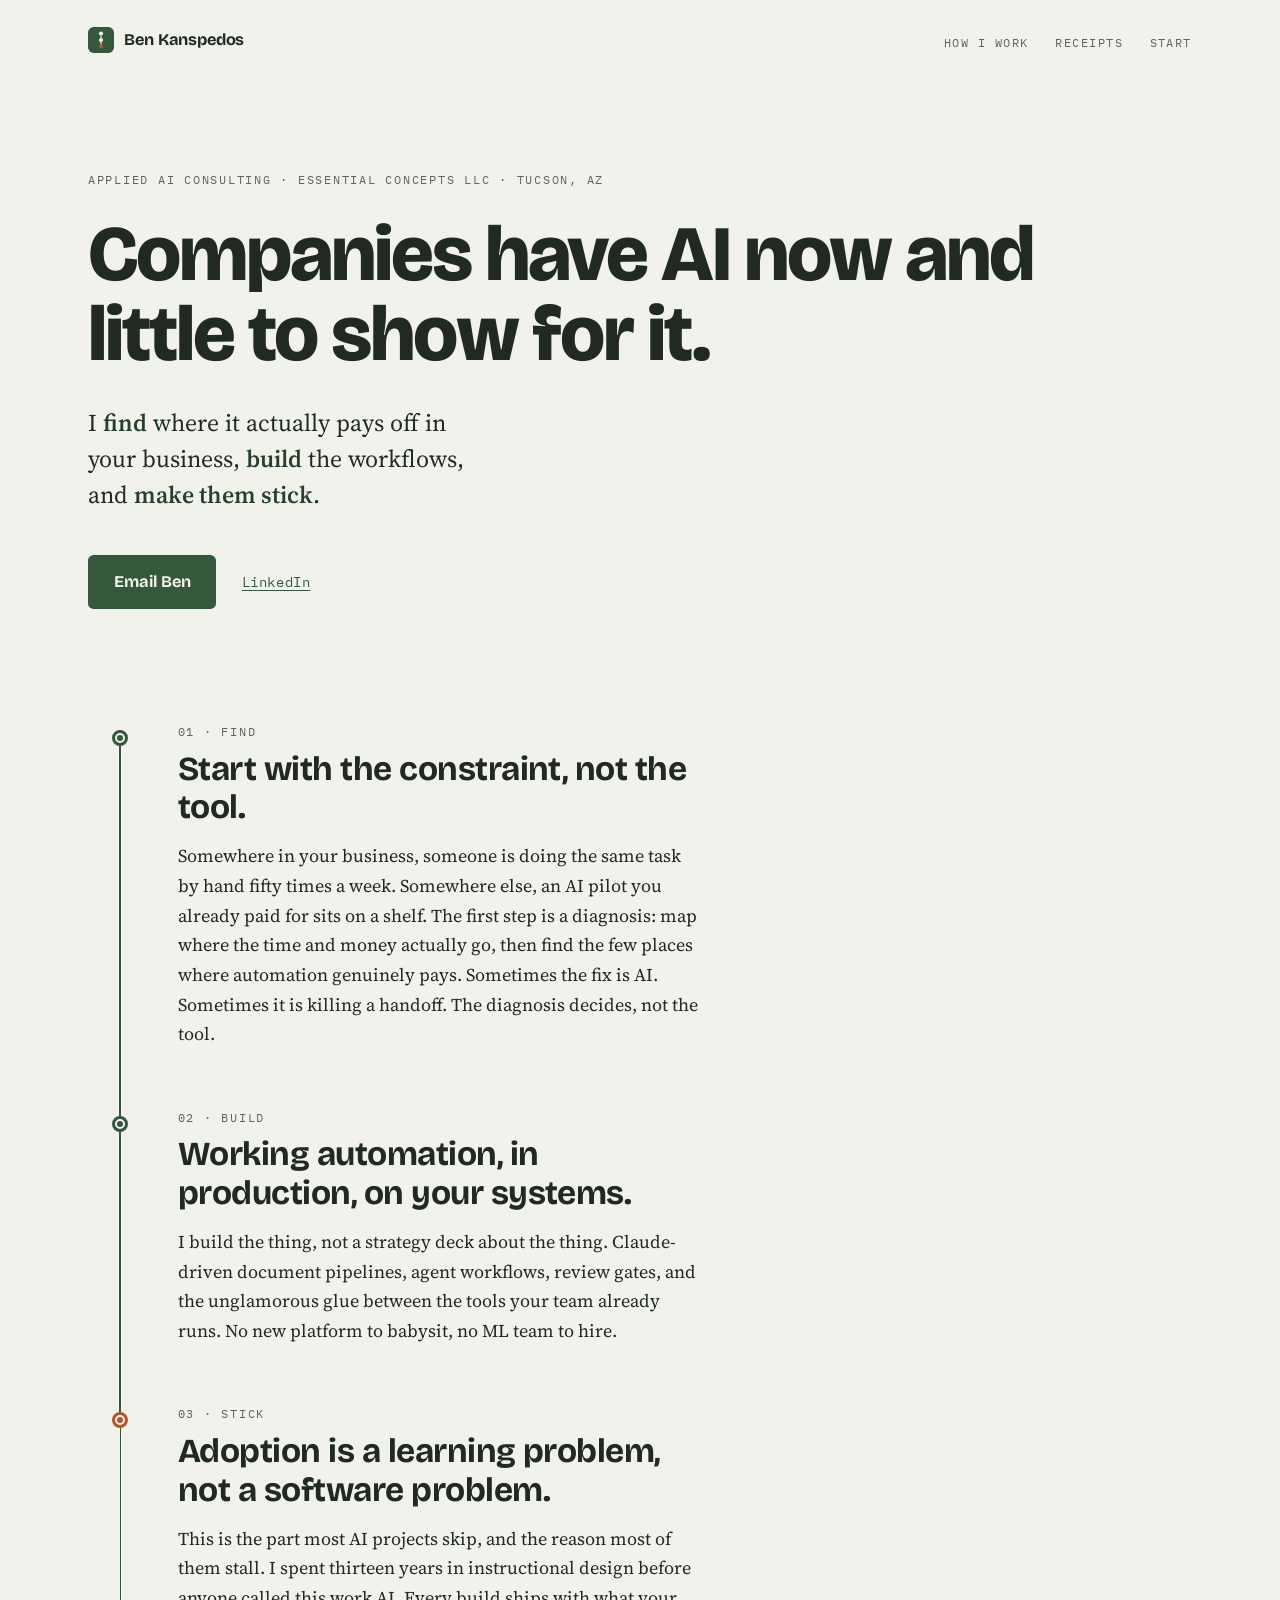
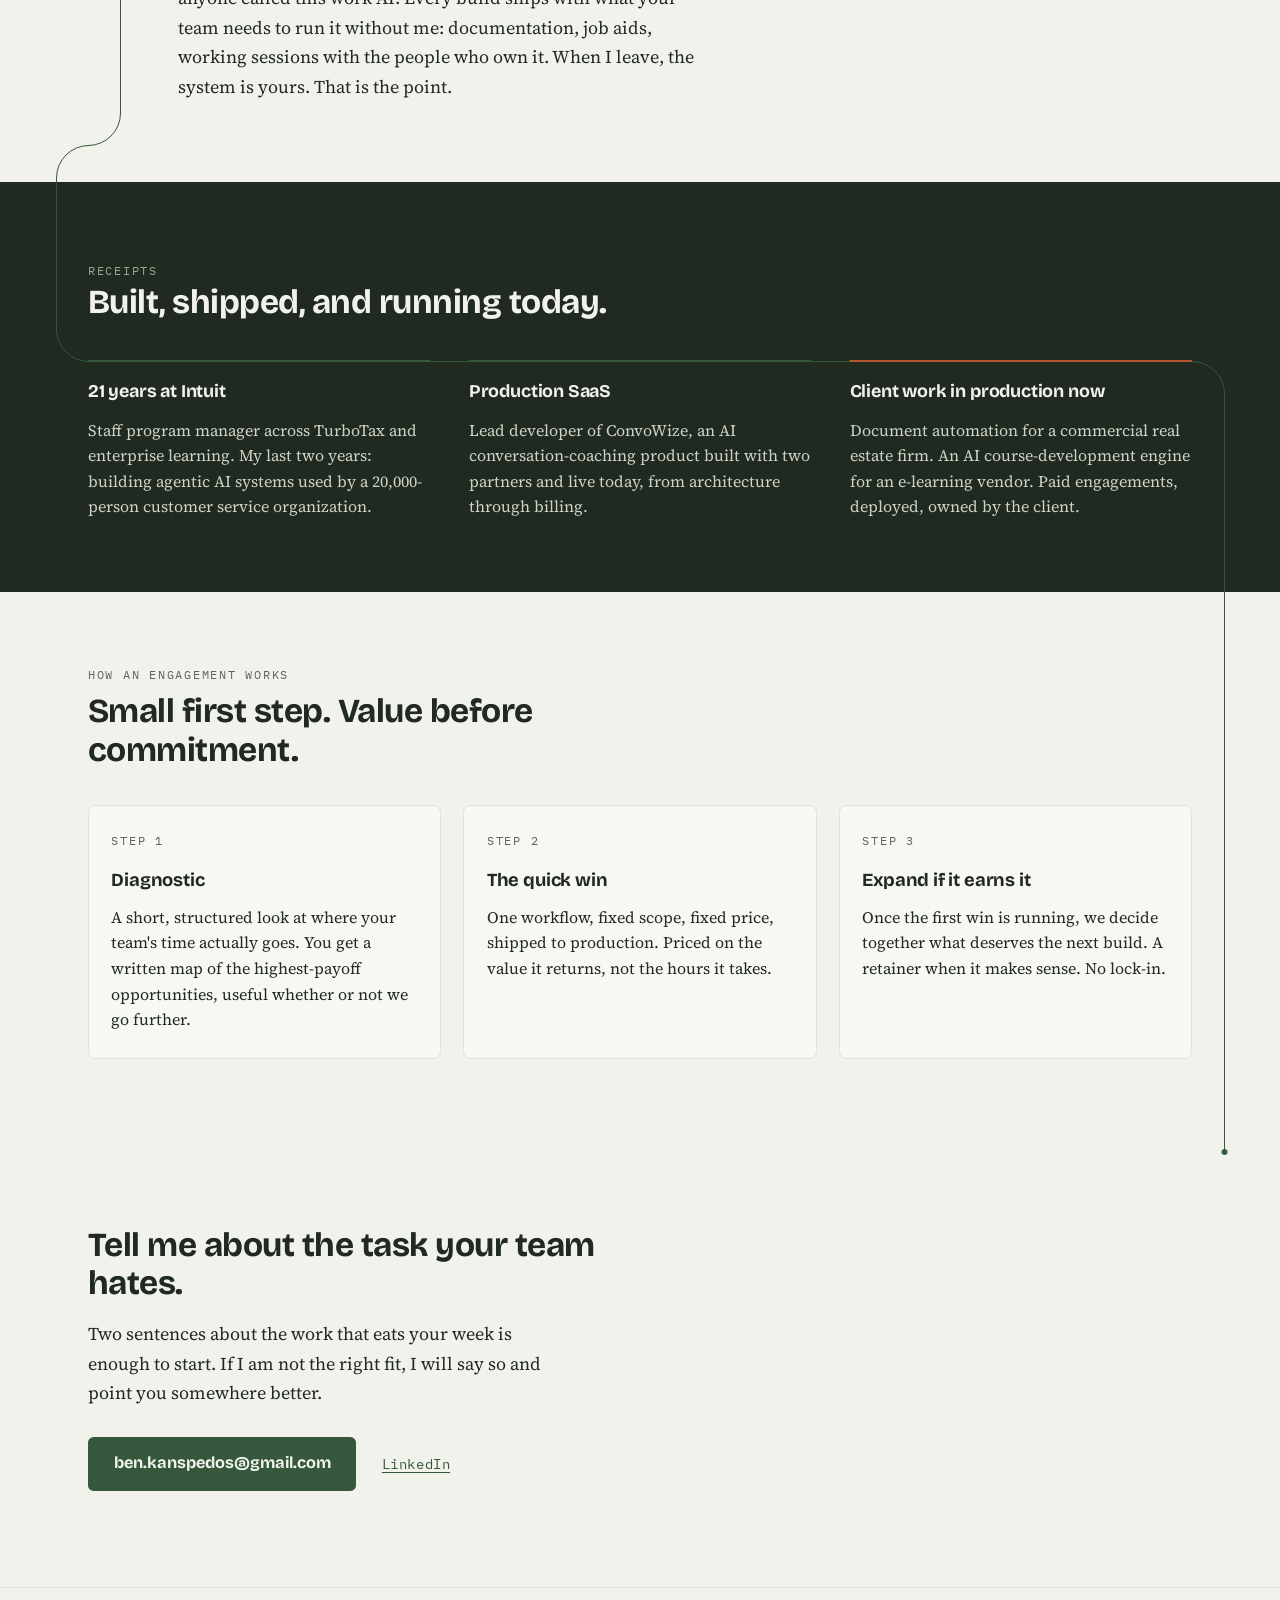
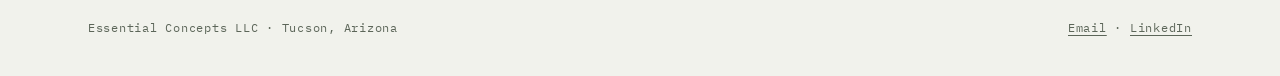
==== commit e69d18e1: "explore: subtle scroll variation A - The Thread (#7) * feat(site): draw one scroll thread through th" ====
--- a/index.html
+++ b/index.html
@@ -3,7 +3,6 @@
 <head>
 <meta charset="utf-8">
 <meta name="viewport" content="width=device-width, initial-scale=1">
-<script>if("IntersectionObserver"in window&&window.matchMedia&&!window.matchMedia("(prefers-reduced-motion: reduce)").matches)document.documentElement.classList.add("lines")</script>
 <title>Ben Kanspedos · Applied AI Consulting · Essential Concepts LLC</title>
 <meta name="description" content="Companies have AI now and little to show for it. I find where it actually pays off, build the workflows, and make them stick. Applied AI consulting by Ben Kanspedos, Essential Concepts LLC, Tucson AZ.">
 <meta property="og:title" content="Ben Kanspedos · Applied AI Consulting">
@@ -143,8 +142,6 @@
 .reveal{opacity:0;transform:translateY(14px);transition:opacity .5s ease,transform .5s ease}
 .reveal.in{opacity:1;transform:none}
 @media (prefers-reduced-motion:reduce){.reveal{opacity:1;transform:none;transition:none}}
-/* a printed page was never scrolled, so nothing below the fold has been revealed yet: show it all */
-@media print{.reveal{opacity:1;transform:none}}
 
 /* receipts */
 .receipts{background:var(--ink);color:var(--paper);padding:4.5rem 0}
@@ -192,107 +189,45 @@
 footer a{color:var(--faint)}
 footer a:hover{color:var(--green)}
 
-/* line work
-   The page's own lines draw themselves once as each section arrives: the rail,
-   the receipt rules, the card outlines and the contact rule, plus an underline
-   that passes under the three verbs in the hero. All of it is scoped to screen
-   and to html.lines, which the head script sets only when motion is allowed, so
-   reduced motion, print and no-script get the page exactly as it was.
-   .go starts a line. .set marks it drawn and hands it back to the plain rules
-   above, so the settled page is the page without any of this. */
-@media screen and (prefers-reduced-motion:no-preference){
-  /* the two easings: a draw, and a pass (in and out again). The keyframes below repeat them as plain values. */
-  .lines{--draw:cubic-bezier(.45,0,.25,1);--pass:cubic-bezier(.65,0,.35,1)}
-
-  /* text keeps its fade-up; a block's lines are drawn instead of faded */
-  .lines .reveal{opacity:1;transform:none}
-  .lines .reveal>:not(.rail):not(svg){opacity:0;transform:translateY(14px);transition:opacity .5s ease,transform .5s ease}
-  .lines .reveal.in>:not(.rail):not(svg){opacity:1;transform:none}
-
-  /* hero: an underline passes under each of the three verbs, once */
-  .lines .sub b{background:linear-gradient(var(--green),var(--green)) no-repeat 0 100%/0 2px}
-  .lines .sub b:last-of-type{background-image:linear-gradient(var(--clay),var(--clay))}
-  .lines .sub.go b{animation:pass 1.2s var(--pass) both}
-  .lines .sub.go b:nth-of-type(2){animation-delay:.3s}
-  .lines .sub.go b:nth-of-type(3){animation-delay:.6s}
-
-  /* rail: green runs from each node down to the next and closes its ring, then drains away and leaves the rail.
-     The sliding strip is the resting line stacked above the green one, so one slide draws and then drains. */
-  .lines .process:not(.set) .rail::before{content:none}
-  .lines .node:not(.set){border-color:transparent}
-  .seg{position:absolute;left:50%;top:1.05rem;bottom:-1.05rem;width:2px;transform:translateX(-50%);overflow:hidden;pointer-events:none}
-  .seg i{position:absolute;left:0;right:0;top:0;height:calc(200% + 3rem);background:linear-gradient(var(--mist) calc(50% - 1.5rem),var(--green) calc(50% + 1.5rem));transform:translateY(-100%)}
-  .ring{position:absolute;overflow:visible;pointer-events:none}
-  .ring path{stroke:var(--green);animation:draw .42s var(--draw) forwards}
-  .stick .ring path{stroke:var(--clay)}
-
-  /* receipts: one light line crosses the dark band and leaves the three rules behind it.
-     Each rule appears halfway through the pass, while the line covers it: keep its delay at half the pass. */
-  /* a receipt's text waits for its line (.go), not just for the scroll reveal (.in). All five classes are needed:
-     this has to outrank the generic .reveal.in rule above. */
-  .lines .receipt-grid .receipt.reveal:not(.go)>*{opacity:0;transform:translateY(14px)}
-  .lines .receipt:not(.set),.lines .receipt-grid:not(.set){position:relative}
-  .lines .receipt:not(.set) h3{border-top-color:transparent}
-  .lines .receipt:not(.set)::before{content:"";position:absolute;left:0;right:0;top:0;height:2px;background:var(--green);opacity:0}
-  .lines .receipt:last-child:not(.set)::before{background:var(--clay)}
-  .lines .receipt.go:not(.set)::before{opacity:1;transition:opacity 0s .6s}
-  .lines .receipt:not(.set)::after,.lines .receipt-grid:not(.set)::before{content:"";position:absolute;z-index:1;left:0;right:0;top:0;height:2px;background:linear-gradient(var(--paper),var(--paper)) no-repeat 0 100%/0 2px}
-  .lines .receipt.go::after{animation:pass 1.2s var(--pass) both}
-  .lines .receipt-grid.go::before{animation:pass 1.6s var(--pass) both}
-  /* stacked, each receipt has its own line; side by side, they share one across the band and follow it left to right */
-  @media(max-width:48rem){
-    .lines .receipt-grid:not(.set)::before{content:none}
-  }
-  @media not all and (max-width:48rem){
-    .lines .receipt:not(.set)::after{content:none}
-    .lines .receipt.go:not(.set)::before{transition-delay:.8s}
-    .lines .receipt-grid .receipt:nth-child(1)>*{transition-delay:.1s}
-    .lines .receipt-grid .receipt:nth-child(2)>*{transition-delay:.28s}
-    .lines .receipt-grid .receipt:nth-child(3)>*{transition-delay:.46s}
-  }
-
-  /* engagement cards: the outline is drawn in green and relaxes into the hairline as the fill arrives.
-     .rest draws under .ink, which spends its first 59% drawing, so the two times must stay matched. */
-  .lines .step{transition:background-color .5s ease}
-  .lines .step:not(.set){position:relative;border-color:transparent}
-  .lines .step:not(.fill){background-color:transparent}
-  .trace{position:absolute;left:-1px;top:-1px;overflow:visible;pointer-events:none}
-  .trace .rest{stroke:var(--mist);animation:draw .855s var(--draw) forwards}
-  .trace .ink{stroke:var(--green);animation:ink 1.45s forwards}
-  @media not all and (max-width:48rem){
-    .lines .step:nth-child(2) .trace path{animation-delay:.14s}
-    .lines .step:nth-child(3) .trace path{animation-delay:.28s}
-  }
-  /* an undrawn stroke sits a hair past its own length: at exactly 1, a sharp screen shows a speck at its start */
-  .ring path,.trace path{stroke-dasharray:1 2;stroke-dashoffset:1.01}
-
-  /* contact: the one rule extends from the left and stays */
-  .lines .contact .card:not(.set){position:relative;border-top-color:transparent}
-  .lines .contact .card:not(.set)::before{content:"";position:absolute;left:0;right:0;top:-3px;height:3px;background:var(--green);transform:scaleX(0);transform-origin:0 50%}
-  .lines .contact .card.go:not(.set)::before{transform:none;transition:transform .9s var(--draw)}
-}
-/* a line draws in from its start, holds, then leaves from its start */
-@keyframes pass{
-  0%{background-size:0 2px;background-position:0 100%}
-  42%{background-size:100% 2px;background-position:0 100%}
-  58%{background-size:100% 2px;background-position:100% 100%}
-  100%{background-size:0 2px;background-position:100% 100%}
-}
-/* the rail strip: green slides in over the gap, holds while the ring closes, then slides on and leaves the resting line */
-@keyframes run{
-  0%{transform:translateY(-100%);animation-timing-function:cubic-bezier(.45,0,.25,1)}
-  44%{transform:translateY(calc(-50% - 1.5rem))}
-  56%{transform:translateY(calc(-50% - 1.5rem));animation-timing-function:cubic-bezier(.65,0,.35,1)}
-  100%{transform:none}
-}
-@keyframes ink{
-  0%{stroke-dashoffset:1.01;animation-timing-function:cubic-bezier(.45,0,.25,1)}
-  59%{stroke-dashoffset:0;opacity:1}
-  100%{stroke-dashoffset:0;opacity:0}
-}
-@keyframes draw{to{stroke-dashoffset:0}}
+/* thread: one hairline drawn down the page on scroll, stringing the page's own rules
+   together. The script at the end of the page builds it, and only when motion is allowed,
+   so without it every rule above stays static. */
+/* One box holds the whole drawing, and its width is the page's own. Nothing inside it can
+   push the page wider than the screen, which on a rotated phone would shrink the whole
+   page to fit until the drawing was rebuilt. */
+.thread-box{position:absolute;top:0;left:0;right:0;overflow:hidden;pointer-events:none}
+.thread,.thread-tip{position:absolute;top:0;left:0}
+.thread path{fill:none;stroke:var(--green);stroke-linecap:round}
+/* where the thread runs along one of the page's rules, the rule is inked at its own weight
+   (read from the rule itself by the script) and in its own colour */
+.thread .rule{stroke-linecap:butt}
+.thread .clay{stroke:var(--clay)}
+/* the one flourish: on the dark band each receipt rule arrives lit, then settles to its own colour */
+.thread .fresh{animation:thread-settle 1.8s ease-in-out}
+@keyframes thread-settle{0%,20%{stroke:var(--paper)}}
+/* the point the thread is being drawn from: the same dot that fills each rail node. It has
+   its own layer, so moving it costs no repaint. */
+.thread-tip{width:6px;height:6px;margin:-3px 0 0 -3px;border-radius:50%;background:var(--green);opacity:0;transition:opacity .4s ease;will-change:transform}
+.thread-tip.on{opacity:1}
+.thread-tip.ink{background:var(--paper)}
+.node::after{
+  content:"";
+  position:absolute;inset:2px;
+  border-radius:50%;
+  background:var(--green);
+  transform:scale(0);
+  transition:transform .3s ease;
+}
+.stage.stick .node::after{background:var(--clay)}
+.node.lit::after{transform:scale(1)}
+@media screen{
+  /* the thread inks these rules itself */
+  .threaded .receipts .receipt h3,.threaded-card .contact .card{border-top-color:transparent}
+  /* the thread ends at this button: keep the button's focus ring above it */
+  .threaded .contact .btn{position:relative;z-index:1}
+}
+@media print{.thread-box,.node::after{display:none}}
 </style>
-<noscript><style>/* no script means nothing ever adds .in, so show the revealed blocks outright */.reveal{opacity:1;transform:none}</style></noscript>
 </head>
 <body>
 
@@ -424,165 +359,275 @@
 
 <script>
 (function(){
-  var doc=document,root=doc.documentElement;
-  function all(sel){return [].slice.call(doc.querySelectorAll(sel))}
-  var els=all(".reveal");
-  function showAll(){els.forEach(function(el){el.classList.add("in")})}
-  // html.lines is absent under reduced motion or without IntersectionObserver:
-  // show everything at once, as the page always has.
-  if(!root.classList.contains("lines")){showAll();return}
-
-  // If the line work ever throws, fall back to the plain page instead of leaving anything hidden.
-  function bail(){root.classList.remove("lines");showAll()}
-  function safe(fn){return function(){try{return fn.apply(this,arguments)}catch(err){bail()}}}
-
-  safe(function(){
-    function svg(tag,attrs){
-      var el=doc.createElementNS("http://www.w3.org/2000/svg",tag);
-      for(var k in attrs)el.setAttribute(k,attrs[k]);
-      return el;
-    }
-    function overlay(cls,w,h){return svg("svg",{"class":cls,width:w,height:h,"aria-hidden":"true"})}
-    // A drawable stroke. pathLength 1 lets one dash stand for the whole line. fill is an attribute, not a style,
-    // so the shape can never show filled if the stylesheet stops applying mid-draw.
-    function stroke(d,cls){return svg("path",{d:d,"class":cls||"",pathLength:1,fill:"none"})}
-    // .set hands a drawn line back to its plain rule in the stylesheet
-    function settle(el){el.classList.add("set")}
-
-    /* rail: one drawable segment per gap between nodes, hung from the upper node's rail */
-    var nodes=all(".node");
-    var segs=nodes.slice(0,-1).map(function(n){
-      var seg=doc.createElement("span");
-      seg.className="seg";seg.setAttribute("aria-hidden","true");seg.appendChild(doc.createElement("i"));
-      return n.parentNode.appendChild(seg);
+  var reduce=window.matchMedia("(prefers-reduced-motion: reduce)").matches;
+  var els=document.querySelectorAll(".reveal");
+  if(reduce||!("IntersectionObserver" in window)){
+    els.forEach(function(el){el.classList.add("in")});
+    return;
+  }
+  var io=new IntersectionObserver(function(entries){
+    entries.forEach(function(e){
+      if(e.isIntersecting){e.target.classList.add("in");io.unobserve(e.target)}
     });
-    var state=nodes.map(function(){return 0}),waiting=[]; // per node: 0 idle, 1 drawing, 2 drawn
-    var sliding=0; // segments still drawing or draining
-    // the rail goes back to the real one only when every ring is closed and every segment has finished draining
-    function finish(){
-      if(sliding||!state.every(function(v){return v===2}))return;
-      settle(doc.querySelector(".process"));
-      segs.forEach(function(seg){seg.remove()});
-    }
-
-    // close node i's ring from the top, both ways round, after `wait` seconds
-    function ring(i,wait){
-      var n=nodes[i],size=n.offsetWidth,bw=n.clientLeft,c=size/2,r=c-bw/2,s=overlay("ring",size,size);
-      s.style.cssText="left:-"+bw+"px;top:-"+bw+"px";
-      [1,0].forEach(function(side){
-        var half=stroke("M"+c+" "+bw/2+"A"+r+" "+r+" 0 0 "+side+" "+c+" "+(size-bw/2));
-        half.style.cssText="stroke-width:"+bw+"px;animation-delay:"+wait+"s";
-        s.appendChild(half);
-      });
-      s.lastChild.addEventListener("animationend",safe(function(){
-        settle(n);s.remove();state[i]=2;
-        if(waiting[i+1])arrive(i+1);
-        finish();
-      }));
-      n.appendChild(s);
-    }
-    function arrive(i){
-      if(state[i])return;
-      // wait while the node above is drawing, or is itself queued behind its own, so the three always close in order
-      if(i&&(state[i-1]===1||waiting[i-1])){waiting[i]=1;return}
-      waiting[i]=0;state[i]=1;
-      if(!i)return ring(0,0);
-      // run spends 44% of its length drawing down to the node: about 620px a second, held between .5s and .8s
-      var draw=Math.min(.8,Math.max(.5,segs[i-1].offsetHeight/620)),line=segs[i-1].firstChild;
-      sliding++;
-      line.addEventListener("animationend",safe(function(){sliding--;finish()}));
-      line.style.animation="run "+draw/.44+"s forwards";
-      ring(i,draw-.07); // the ring starts as the line touches it
-    }
-
-    /* engagement cards: the 1px border as one path along its center line, clockwise from the top-left corner */
-    function trace(card){
-      var box=card.getBoundingClientRect(),s=overlay("trace",box.width,box.height);
-      var x=box.width-.5,y=box.height-.5,r=parseFloat(getComputedStyle(card).borderTopLeftRadius)-.5,arc="A"+r+" "+r+" 0 0 1 ";
-      var d="M"+(r+.5)+" .5H"+(x-r)+arc+x+" "+(r+.5)+"V"+(y-r)+arc+(x-r)+" "+y+"H"+(r+.5)+arc+".5 "+(y-r)+"V"+(r+.5)+arc+(r+.5)+" .5Z";
-      function outline(cls,done){s.appendChild(stroke(d,cls)).addEventListener("animationend",safe(done))}
-      outline("rest",function(){card.classList.add("fill")});
-      outline("ink",function(){settle(card);s.remove()});
-      card.appendChild(s);
-    }
-
-    /* receipts and contact: their lines are all CSS, so they only need starting and handing back */
-    var grid=doc.querySelector(".receipt-grid"),receipts=all(".receipt"),cards=all(".step"),contact=doc.querySelector(".contact .card");
-    doc.addEventListener("animationend",safe(function(e){
-      if(e.animationName!=="pass")return;
-      if(e.target===grid){ // the shared line, side by side
-        settle(grid);
-        receipts.forEach(function(r){r.classList.add("go");settle(r)});
-      }else if(e.target.parentNode===grid){ // a receipt's own line, stacked
-        settle(e.target);
-        // once all three have drawn, settle the grid too, so turning the phone cannot replay the shared line
-        if(receipts.every(function(r){return r.classList.contains("set")}))settle(grid);
-      }
-    }));
-    doc.addEventListener("transitionend",safe(function(e){
-      if(e.target===contact&&e.pseudoElement==="::before")settle(contact);
-    }));
-
-    // text fades up as it always has, as soon as a block starts to show (a receipt's also waits for its line)
-    var io=new IntersectionObserver(safe(function(entries){
-      entries.forEach(function(e){
-        if(e.isIntersecting){e.target.classList.add("in");io.unobserve(e.target)}
-      });
-    }),{threshold:.18});
-    els.forEach(function(el){io.observe(el)});
-
-    // A line starts later than its text: once its top edge is `inset` percent of the viewport above the bottom
-    // edge, so the draw happens in view and not at the fold.
-    var lines=nodes.concat(receipts,cards,contact),begun=[];
-    function begin(el){
-      if(begun.indexOf(el)>-1)return;
-      begun.push(el);
-      var i=nodes.indexOf(el);
-      if(i>-1)arrive(i);
-      else if(cards.indexOf(el)>-1)trace(el);
-      else{el.classList.add("go");if(el.parentNode===grid)grid.classList.add("go")}
-    }
-    function watch(el,inset){
-      var o=new IntersectionObserver(safe(function(entries){
-        if(entries.some(function(e){return e.isIntersecting})){o.disconnect();begin(el)}
-      }),{rootMargin:"0px 0px -"+Math.min(80,inset)+"% 0px"});
-      o.observe(el);
-    }
-    function share(el){return 100*el.offsetHeight/window.innerHeight} // its height as a percent of the viewport's
-    // The lines start watching at the first scroll, or once the hero's underlines have had their turn,
-    // so a first node already on screen at load draws after the hero instead of during the first paint.
-    var started=0;
-    function start(){
-      if(started)return;
-      started=1;
-      nodes.concat(contact).forEach(function(el){watch(el,15)}); // a node or the contact rule, 15% up
-      receipts.forEach(function(el){watch(el,share(el)+5)}); // a receipt, wholly in view
-      cards.forEach(function(el){watch(el,.6*share(el)+15)}); // a card, most of it in view
-      // at the foot of the page, start whatever is on screen but was never brought that far up
-      var foot=new IntersectionObserver(safe(function(entries){
-        if(!entries.some(function(e){return e.isIntersecting}))return;
-        foot.disconnect();
-        lines.forEach(function(el){if(el.getBoundingClientRect().bottom>0)begin(el)});
-      }),{threshold:1});
-      foot.observe(doc.querySelector("footer"));
-    }
-    if(window.scrollY)start();
-    else window.addEventListener("scroll",safe(start),{once:true,passive:true});
-
-    /* hero: wait for the webfonts so each underline fits its word, and for the tab to be showing */
-    var sub=doc.querySelector(".hero .sub"),swept=0;
-    function sweep(){
-      if(swept)return;
-      if(doc.hidden){doc.addEventListener("visibilitychange",sweep,{once:true});return}
-      swept=1;
-      setTimeout(function(){sub.classList.add("go")},400);
-      setTimeout(safe(start),1700);
-    }
-    if(doc.fonts&&doc.fonts.ready)doc.fonts.ready.then(sweep);
-    setTimeout(sweep,1500);
-  })();
+  },{threshold:.18});
+  els.forEach(function(el){io.observe(el)});
 })();
 </script>
 
+<script>
+/* Thread: one continuous hairline, drawn as the page is scrolled and never undrawn. It
+   runs down the FIND / BUILD / STICK rail, through the receipt rules and the contact rule,
+   and ends at the email button, inking each of those rules as it passes. Reduced motion
+   never builds it: that visitor gets the static page. */
+(function(){
+  if(window.matchMedia("(prefers-reduced-motion: reduce), (forced-colors: active)").matches||!("ResizeObserver" in window))return;
+  var root=document.documentElement,body=document.body,
+      nodes=document.querySelectorAll(".process .node"),
+      rules=document.querySelectorAll(".receipt h3"),
+      band=document.querySelector(".receipts"),
+      card=document.querySelector(".contact .card"),
+      btn=document.querySelector(".contact .btn");
+  if(nodes.length<2||!rules.length||!band||!card||!btn)return;
+
+  var HAIR=1,    // px: the thread's weight, before it is fitted to whole device pixels
+      PEN=.72,   // how far down the viewport the line has been drawn
+      TAU=.1,    // seconds the line trails the scroll by
+      ACC=4000,  // px/s2: eases the line into a long run
+      VMAX=1200, // px/s: keeps a full-width run deliberate
+      VMIN=90;   // px/s: no endless tail when it settles
+
+  var NS="http://www.w3.org/2000/svg";
+  function make(tag,cls){var e=document.createElementNS(NS,tag);if(cls)e.setAttribute("class",cls);return e}
+  var frame=document.createElement("div"),svg=make("svg","thread"),tip=document.createElement("i");
+  frame.className="thread-box";
+  frame.setAttribute("aria-hidden","true");
+  frame.appendChild(svg);frame.appendChild(tip);
+  body.appendChild(frame);
+
+  var pieces=[],strokes=[],marks=[],total=0,endY=0,pageH=0,laidW=0,bandTop=0,bandBottom=0,
+      drawn=0,goal=0,vel=0,raf=0,last=0,queued=0,lit=0,dead=0,tipClass="";
+  function clamp(v,lo,hi){return Math.max(lo,Math.min(hi,v))}
+
+  // An element's box in page space, as laid out: the reveal offset is taken back out.
+  function box(e){
+    var r=e.getBoundingClientRect(),p=e.closest(".reveal"),dy=0;
+    if(p){var t=getComputedStyle(p).transform;if(t&&t!=="none")dy=new DOMMatrixReadOnly(t).m42}
+    return{l:r.left+window.scrollX,r:r.right+window.scrollX,t:r.top+window.scrollY-dy,b:r.bottom+window.scrollY-dy,w:r.width,h:r.height};
+  }
+
+  // How much of the line lies above a height on the page. The route never climbs, and a
+  // level run counts whole as soon as its height is reached.
+  function lenAt(y){
+    var l=0;
+    for(var i=0;i<pieces.length;i++){
+      var s=pieces[i];
+      if(y>=s.y1){l=s.b;continue}
+      if(y>s.y0)l=s.a+(s.b-s.a)*(y-s.y0)/(s.y1-s.y0);
+      break;
+    }
+    return l;
+  }
+
+  // Where the line has got to, worked out from the route itself so the frame loop never
+  // has to ask the browser to measure anything.
+  function pointAt(l){
+    for(var i=0;i<pieces.length;i++){
+      var s=pieces[i];
+      if(l>s.b&&i<pieces.length-1)continue;
+      var f=clamp((l-s.a)/(s.b-s.a),0,1);
+      if(!s.arc)return[s.x0+(s.x1-s.x0)*f,s.y0+(s.y1-s.y0)*f];
+      var c=Math.cos(f*Math.PI/2)*s.arc,n=Math.sin(f*Math.PI/2)*s.arc;
+      return[s.x0+s.vx*(s.arc-c)+s.ux*n,s.y0+s.vy*(s.arc-c)+s.uy*n];
+    }
+    return[0,0];
+  }
+
+  // Length of line before a point on one of its level runs.
+  function along(x,y){
+    for(var i=0;i<pieces.length;i++){
+      var s=pieces[i];
+      if(!s.arc&&s.y0===s.y1&&Math.abs(s.y0-y)<.01)
+        return s.a+Math.abs(clamp(x,Math.min(s.x0,s.x1),Math.max(s.x0,s.x1))-s.x0);
+    }
+    return 0;
+  }
+
+  // One stroke of the drawing: where along the thread it starts and how long it is. The
+  // thread is a stroke per piece of its route, so a frame repaints only the piece being
+  // drawn, plus a stroke for each of the page's own rules it inks on the way.
+  function stroke(cls,d,a,len,lights){
+    var e=make("path",cls);
+    e.setAttribute("d",d);
+    svg.appendChild(e);
+    strokes.push({e:e,a:a,len:len,v:-1,lights:lights});
+    return e;
+  }
+  function rule(cls,w,x1,y1,x2,y2,a,lights){
+    stroke("rule "+cls,"M"+x1+" "+y1+"L"+x2+" "+y2,a,Math.abs(x2-x1)+Math.abs(y2-y1),lights).style.strokeWidth=w;
+  }
+
+  function layout(){
+    var dpr=window.devicePixelRatio||1,W=root.clientWidth,
+        was=total?drawn/total:0,wasGoal=total?goal/total:0;
+    // a line's weight as the browser paints a border: whole device pixels, never less than one
+    function weight(v){return Math.max(1,Math.floor(parseFloat(v)*dpr+.01))/dpr}
+    // nearest place on the device pixel grid for an edge, and for the middle of the hairline
+    function snap(v){return Math.round(v*dpr)/dpr}
+    function mid(v){return Math.round(hair*dpr)%2?snap(v-.5/dpr)+.5/dpr:snap(v)}
+    var hair=weight(HAIR),
+        n=[].map.call(nodes,box),c=box(card),b=box(btn),band_=box(band),
+        gut=Math.min(32,c.l/2), // every corner lives in the page margin
+        xl=mid(c.l-gut),xr=mid(W-c.l+gut),
+        xrail=snap(n[0].l)+n[0].w/2,xn=mid(xrail),y0=n[0].t+n[0].h/2,
+        railW=weight(getComputedStyle(nodes[0].parentNode,"::before").width),
+        yj=mid((box(nodes[nodes.length-1].closest(".stage")).b+band_.t)/2),
+        pts=[[xn,y0],[xn,yj],[xl,yj]],rows=[],side=0;
+
+    // the receipt rules, row by row, swept in alternate directions
+    rules.forEach(function(h,i){
+      var r=box(h),w=weight(getComputedStyle(h).borderTopWidth),y=snap(r.t)+w/2,k=rows[rows.length-1];
+      if(!k||Math.abs(k.at-y)>1)rows.push(k={at:y,y:mid(y),rules:[]});
+      k.rules.push({l:r.l,r:r.r,w:w,cls:i===rules.length-1?"clay":""});
+    });
+    rows.forEach(function(k){pts.push([side?xr:xl,k.y]);side^=1;pts.push([side?xr:xl,k.y])});
+
+    // the contact rule, then down to the email button (only while the button is the first
+    // thing on its row: with anything to its left the line would have to cross it)
+    var barW=weight(getComputedStyle(card).borderTopWidth),bar=snap(c.t)+barW/2,yc=mid(bar),yb=b.t+b.h/2;
+    pts.push([side?xr:xl,yc]);
+    if(side)pts.push([xl,yc]);
+    if(Math.abs(b.l-c.l)<1)pts.push([xl,yb],[b.l,yb]);
+
+    // the route in pieces, straight runs and quarter-turn corners, each with its place
+    // along the thread so the scroll can be mapped onto it
+    var len=0,at=pts[0];
+    pieces=[];
+    function run(x,y,rad,ux,uy,vx,vy,cw){
+      var l=rad?Math.PI*rad/2:Math.abs(x-at[0])+Math.abs(y-at[1]);
+      if(l>.01){
+        pieces.push({a:len,b:len+l,x0:at[0],y0:at[1],x1:x,y1:y,arc:rad||0,ux:ux,uy:uy,vx:vx,vy:vy,
+          d:"M"+at[0]+" "+at[1]+(rad?"A"+rad+" "+rad+" 0 0 "+cw+" ":"L")+x+" "+y});
+        len+=l;
+      }
+      at=[x,y];
+    }
+    for(var i=1;i<pts.length;i++){
+      var o=pts[i-1],p=pts[i],q=pts[i+1],
+          din=Math.abs(p[0]-o[0])+Math.abs(p[1]-o[1]),
+          dout=q?Math.abs(q[0]-p[0])+Math.abs(q[1]-p[1]):0;
+      if(!din)continue;
+      var ux=(p[0]-o[0])/din,uy=(p[1]-o[1])/din,vx=dout?(q[0]-p[0])/dout:ux,vy=dout?(q[1]-p[1])/dout:uy,
+          turn=ux*vy-uy*vx,
+          rad=Math.min(gut,i>1?din/2:din,i<pts.length-2?dout/2:dout);
+      if(!turn||rad<.5){run(p[0],p[1]);continue}
+      run(p[0]-ux*rad,p[1]-uy*rad);
+      run(p[0]+vx*rad,p[1]+vy*rad,rad,ux,uy,vx,vy,turn>0?1:0);
+    }
+    total=len;endY=at[1];bandTop=band_.t;bandBottom=band_.b;pageH=body.offsetHeight;
+    frame.style.height=pageH+"px";
+    svg.setAttribute("width",W);svg.setAttribute("height",pageH);
+    svg.style.strokeWidth=hair;
+
+    // the strokes: the hairline itself, then the rules it inks on its way (the rail, each
+    // receipt rule, the contact rule)
+    while(svg.firstChild)svg.removeChild(svg.firstChild);
+    strokes=[];
+    pieces.forEach(function(s){stroke("",s.d,s.a,s.b-s.a)});
+    rule("",railW,xrail,y0,xrail,n[n.length-1].t+n[0].h/2,0);
+    rows.forEach(function(k,j){k.rules.forEach(function(u){
+      var from=j%2?u.r:u.l;
+      rule(u.cls,u.w,from,k.at,j%2?u.l:u.r,k.at,along(from,k.y),true);
+    })});
+    if(side)rule("",barW,c.r,bar,c.l,bar,along(c.r,yc));
+    marks=n.map(function(m,i){return{e:nodes[i],at:Math.max(0,m.t-n[0].t-m.h/2)}});
+    root.classList.add("threaded");
+    root.classList.toggle("threaded-card",!!side);
+
+    // The same width is the same route, re-fitted: the line carries over as a share of its
+    // length. A new width is a new route: the line is redrawn to where the reader is now.
+    if(W===laidW||!laidW){drawn=was*total;goal=Math.max(wasGoal*total,lenAt(pen()))}
+    else drawn=goal=wasGoal<1?lenAt(pen()):total;
+    laidW=W;
+    draw();
+    wake();
+  }
+
+  // The height on the page the line should have reached: a fixed way down the viewport,
+  // pulled forward over the last screen so the line always arrives at the button.
+  function pen(){
+    var vh=window.innerHeight,sy=window.scrollY,max=Math.max(1,pageH-vh),
+        y=sy+vh*PEN,shy=endY+4-(max+vh*PEN);
+    if(shy>0)y+=shy*clamp((sy-max+vh)/vh,0,1);
+    return y;
+  }
+
+  // Writes only, and only to what changed: a dash length on the stroke being drawn (and on
+  // a rule being inked alongside it), and a transform for the tip.
+  function draw(){
+    strokes.forEach(function(o){
+      var v=clamp(drawn-o.a,0,o.len);
+      if(v===o.v)return;
+      // lit only when it is drawn in view: a rule inked whole in one frame was skipped past
+      if(o.lights&&!o.v&&v&&v<o.len)o.e.classList.add("fresh");
+      if(!o.v!==!v)o.e.style.visibility=v?"visible":"hidden";
+      o.v=v;
+      o.e.style.strokeDasharray=v<o.len?v+" "+(o.len+9):"none";
+    });
+    while(lit<marks.length&&drawn>marks[lit].at)marks[lit++].e.classList.add("lit");
+    var p=pointAt(drawn),
+        cls="thread-tip"+(drawn&&drawn<total?" on":"")+(p[1]>bandTop&&p[1]<bandBottom?" ink":"");
+    tip.style.transform="translate("+p[0]+"px,"+p[1]+"px)";
+    if(cls!==tipClass)tip.className=tipClass=cls;
+  }
+
+  function step(now){
+    var dt=last?Math.min(.05,(now-last)/1000):1/60;last=now;
+    // line already above the viewport is not worth animating
+    drawn=Math.max(drawn,Math.min(goal,lenAt(window.scrollY-24)));
+    vel=Math.min(Math.max((goal-drawn)/TAU,VMIN),vel+ACC*dt,VMAX);
+    drawn+=vel*dt;
+    if(goal-drawn<.5){drawn=goal;vel=0}
+    draw();
+    raf=drawn<goal?requestAnimationFrame(step):0;
+  }
+
+  function wake(){if(drawn<goal&&!raf){last=0;raf=requestAnimationFrame(step)}}
+
+  // The line only ever grows: scrolling back up leaves it as it is. While the page is a
+  // different width from the one the route was fitted to, a rebuild is on its way and the
+  // old route says nothing true about the new page, so this waits for it.
+  function follow(){
+    if(root.clientWidth!==laidW)return;
+    var to=lenAt(pen());
+    if(to>goal){goal=to;wake()}
+  }
+
+  function relay(){if(!queued)queued=requestAnimationFrame(function(){queued=0;layout()})}
+
+  // If any of this ever throws, the thread steps aside for good and the page keeps its own
+  // static rules: nothing is left hidden or half-drawn.
+  function guard(fn){
+    return function(a){
+      if(dead)return;
+      try{fn(a)}catch(e){
+        dead=1;
+        root.classList.remove("threaded","threaded-card");
+        frame.style.display="none";
+        nodes.forEach(function(n){n.classList.remove("lit")});
+      }
+    };
+  }
+  layout=guard(layout);step=guard(step);follow=guard(follow);
+
+  // re-fitted in the same frame the page reflows, so an inked rule never sits off its heading
+  new ResizeObserver(layout).observe(body);
+  if(document.fonts&&document.fonts.ready)document.fonts.ready.then(relay);
+  window.addEventListener("load",relay);
+  window.addEventListener("scroll",follow,{passive:true});
+  window.addEventListener("resize",follow);
+  layout();
+})();
+</script>
+
 </body>
 </html>
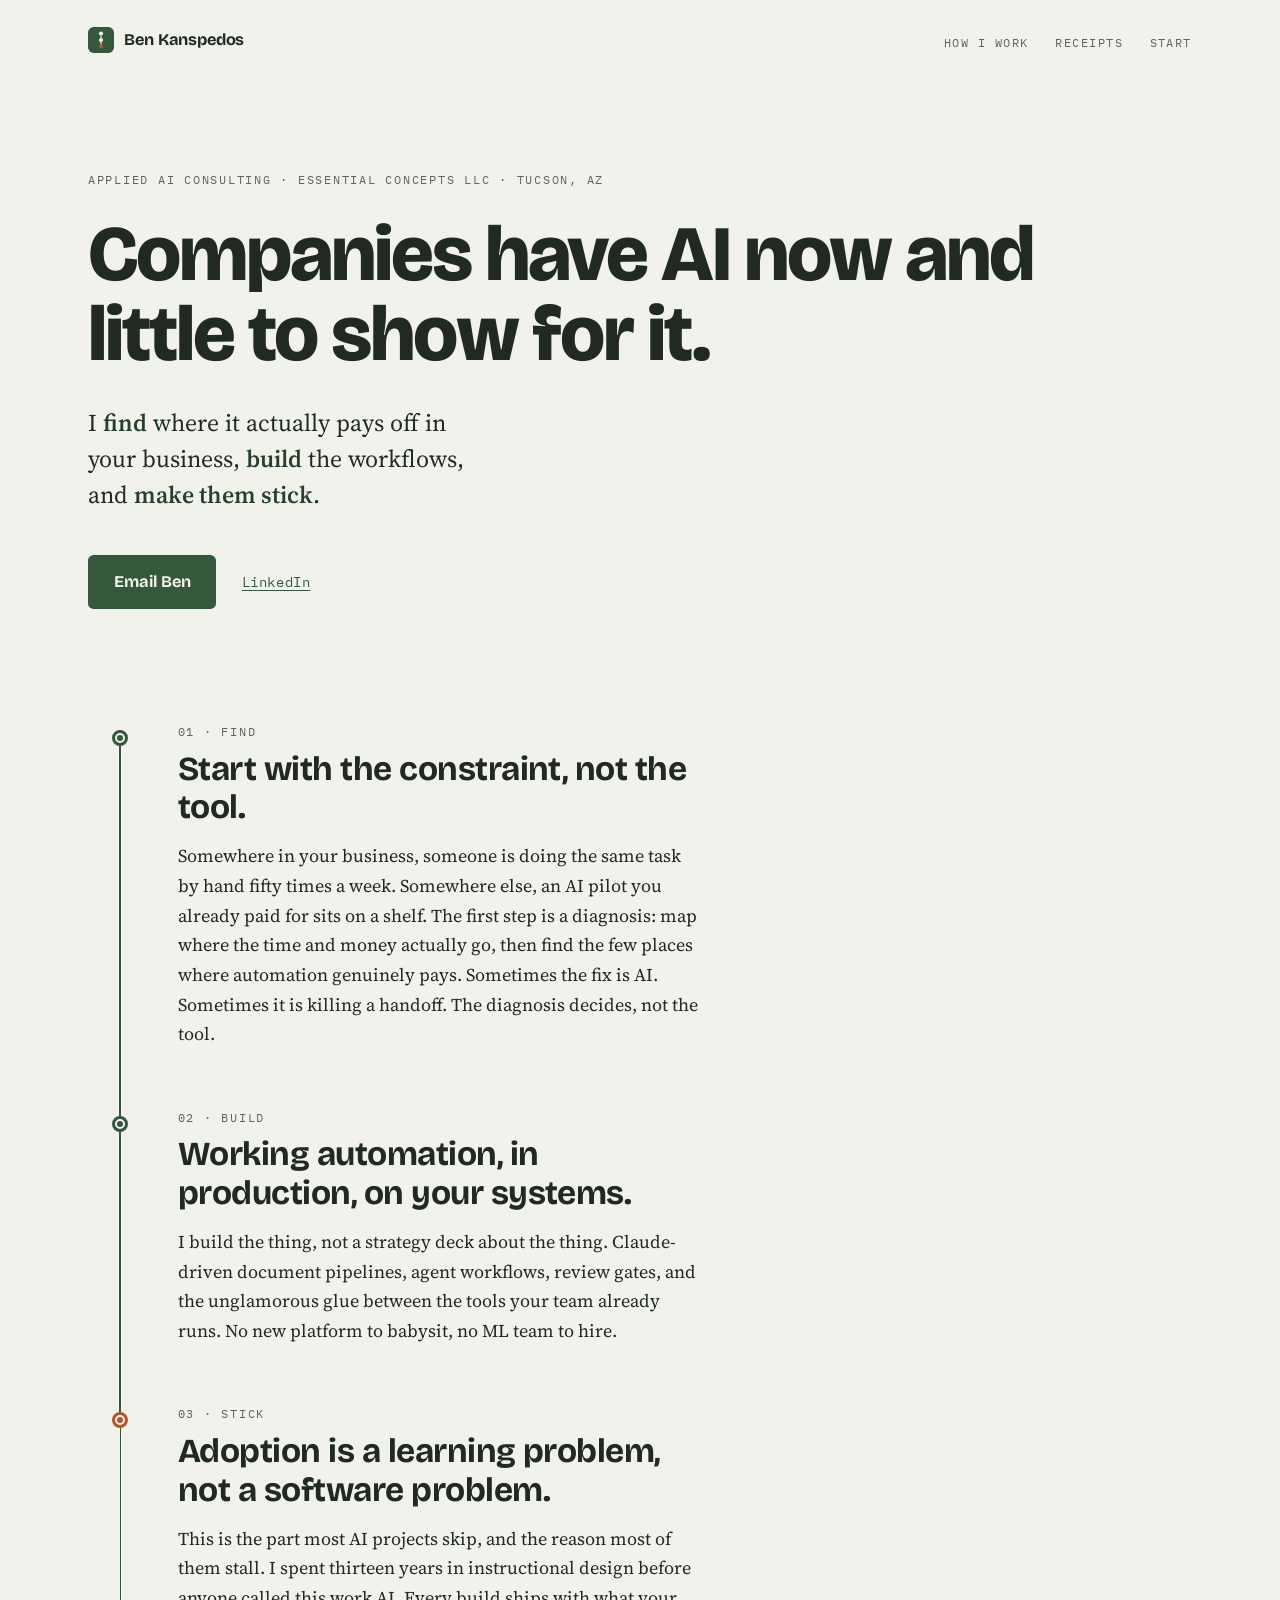
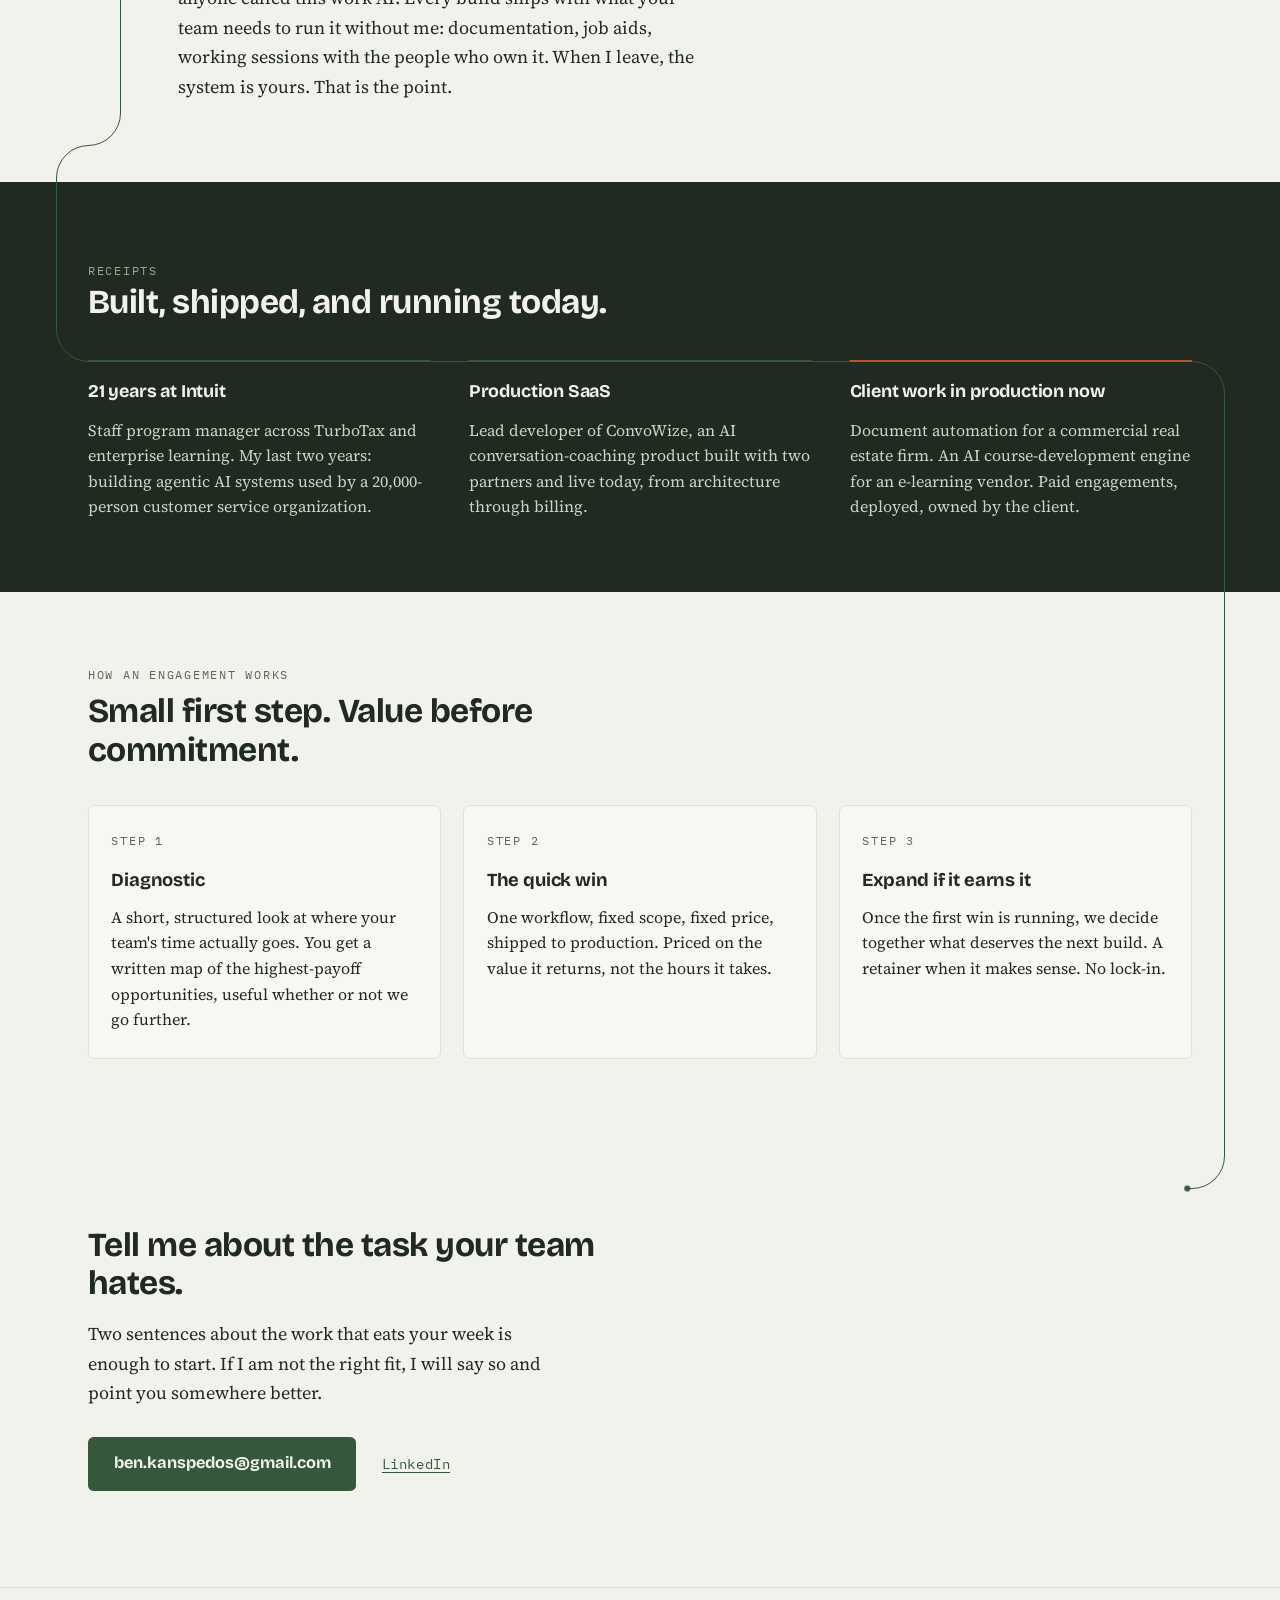
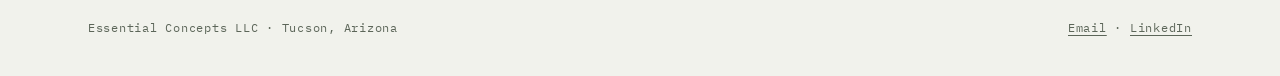
==== commit bd6e112c: "fix(site): show the revealed text without JavaScript and in print - the .reveal blocks start at opac" ====
--- a/index.html
+++ b/index.html
@@ -142,6 +142,8 @@
 .reveal{opacity:0;transform:translateY(14px);transition:opacity .5s ease,transform .5s ease}
 .reveal.in{opacity:1;transform:none}
 @media (prefers-reduced-motion:reduce){.reveal{opacity:1;transform:none;transition:none}}
+/* a printed page was never scrolled, so nothing below the fold has been revealed yet: show it all */
+@media print{.reveal{opacity:1;transform:none}}
 
 /* receipts */
 .receipts{background:var(--ink);color:var(--paper);padding:4.5rem 0}
@@ -228,6 +230,7 @@
 }
 @media print{.thread-box,.node::after{display:none}}
 </style>
+<noscript><style>/* no script means nothing ever adds .in, so show the revealed blocks outright */.reveal{opacity:1;transform:none}</style></noscript>
 </head>
 <body>
 
